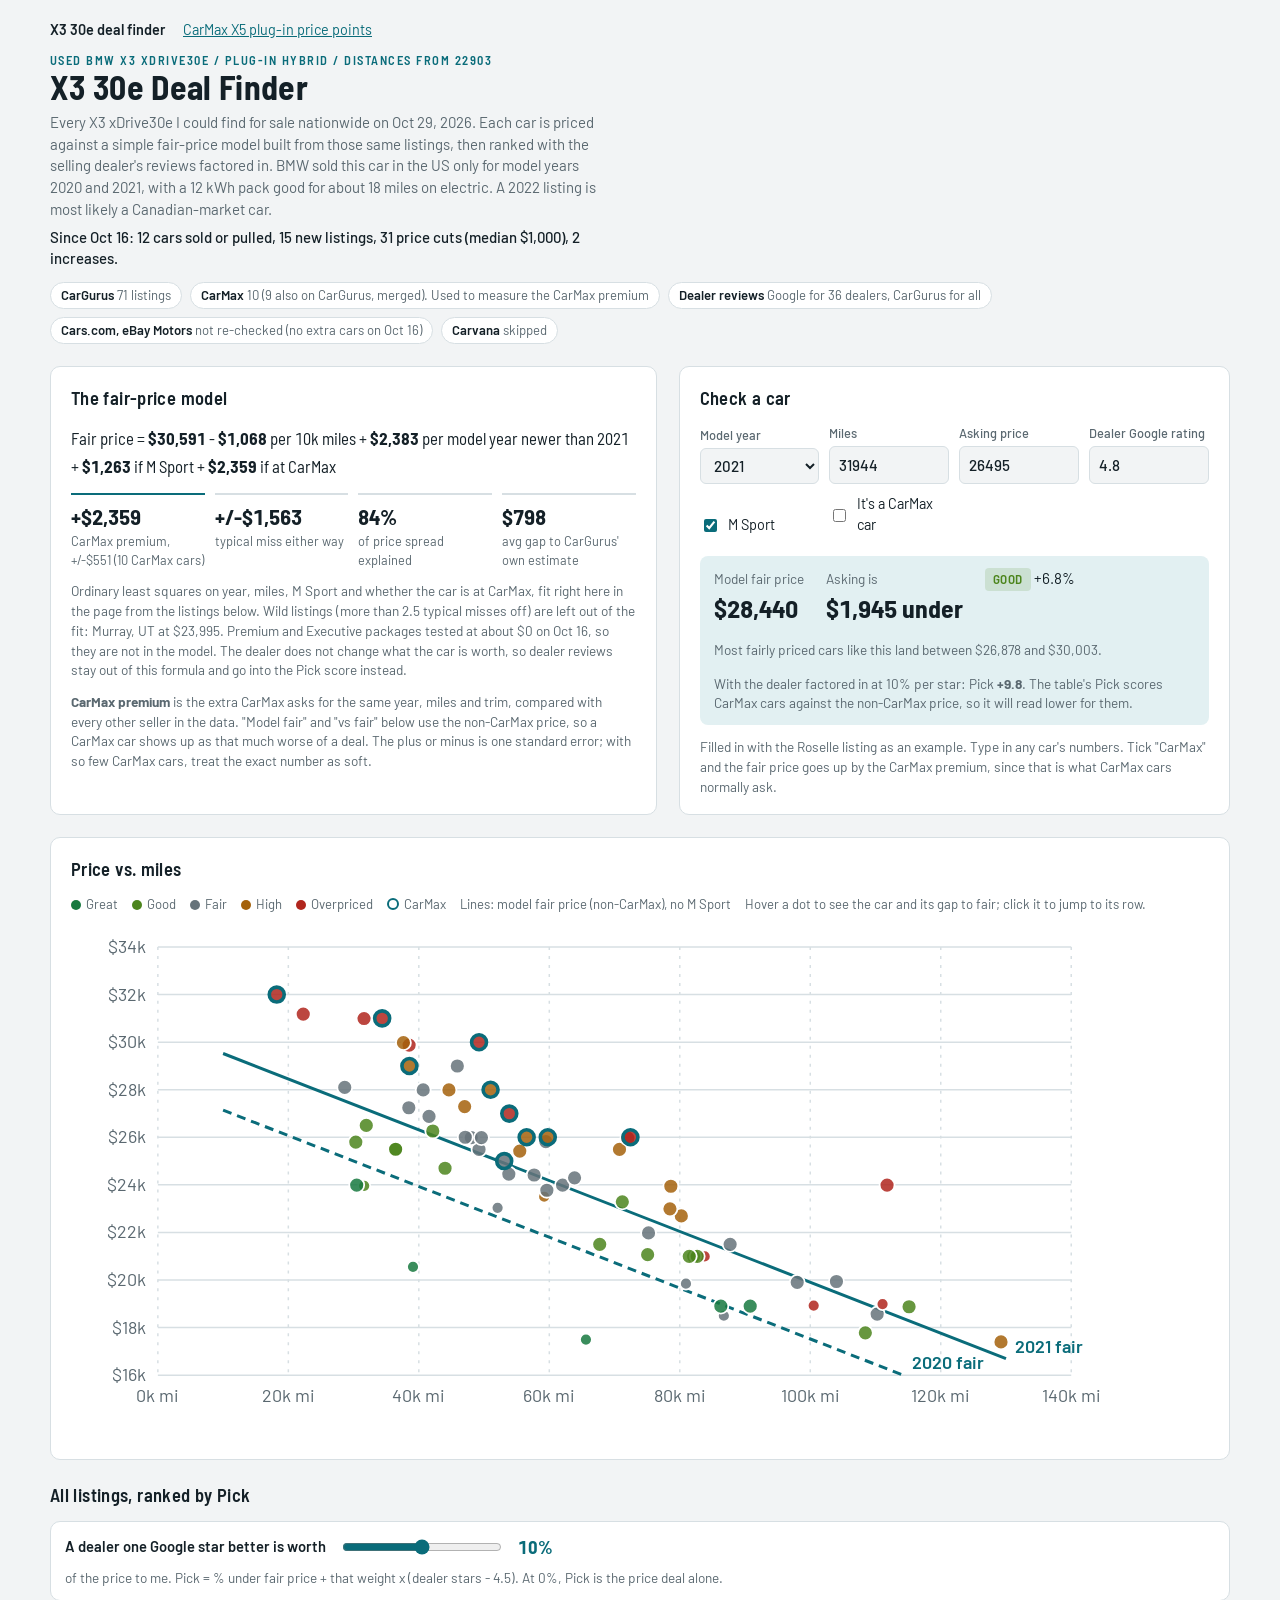
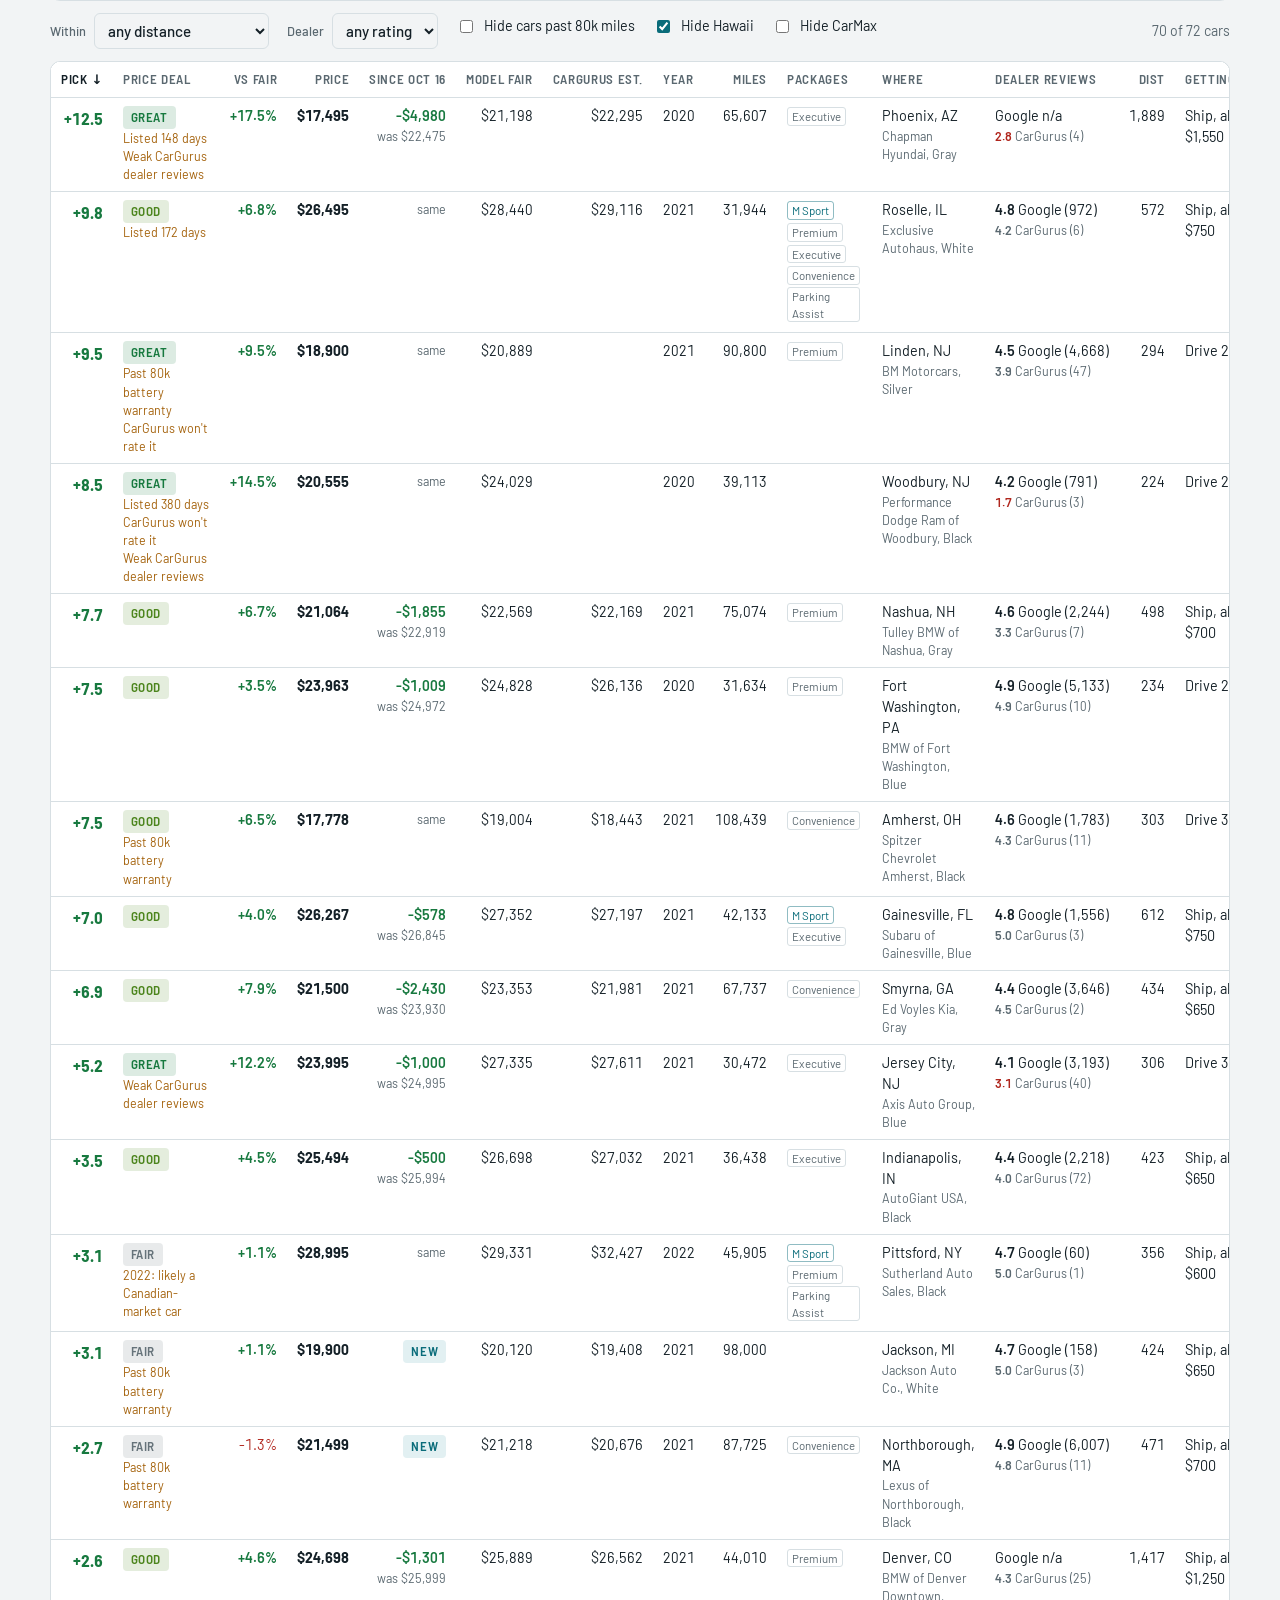
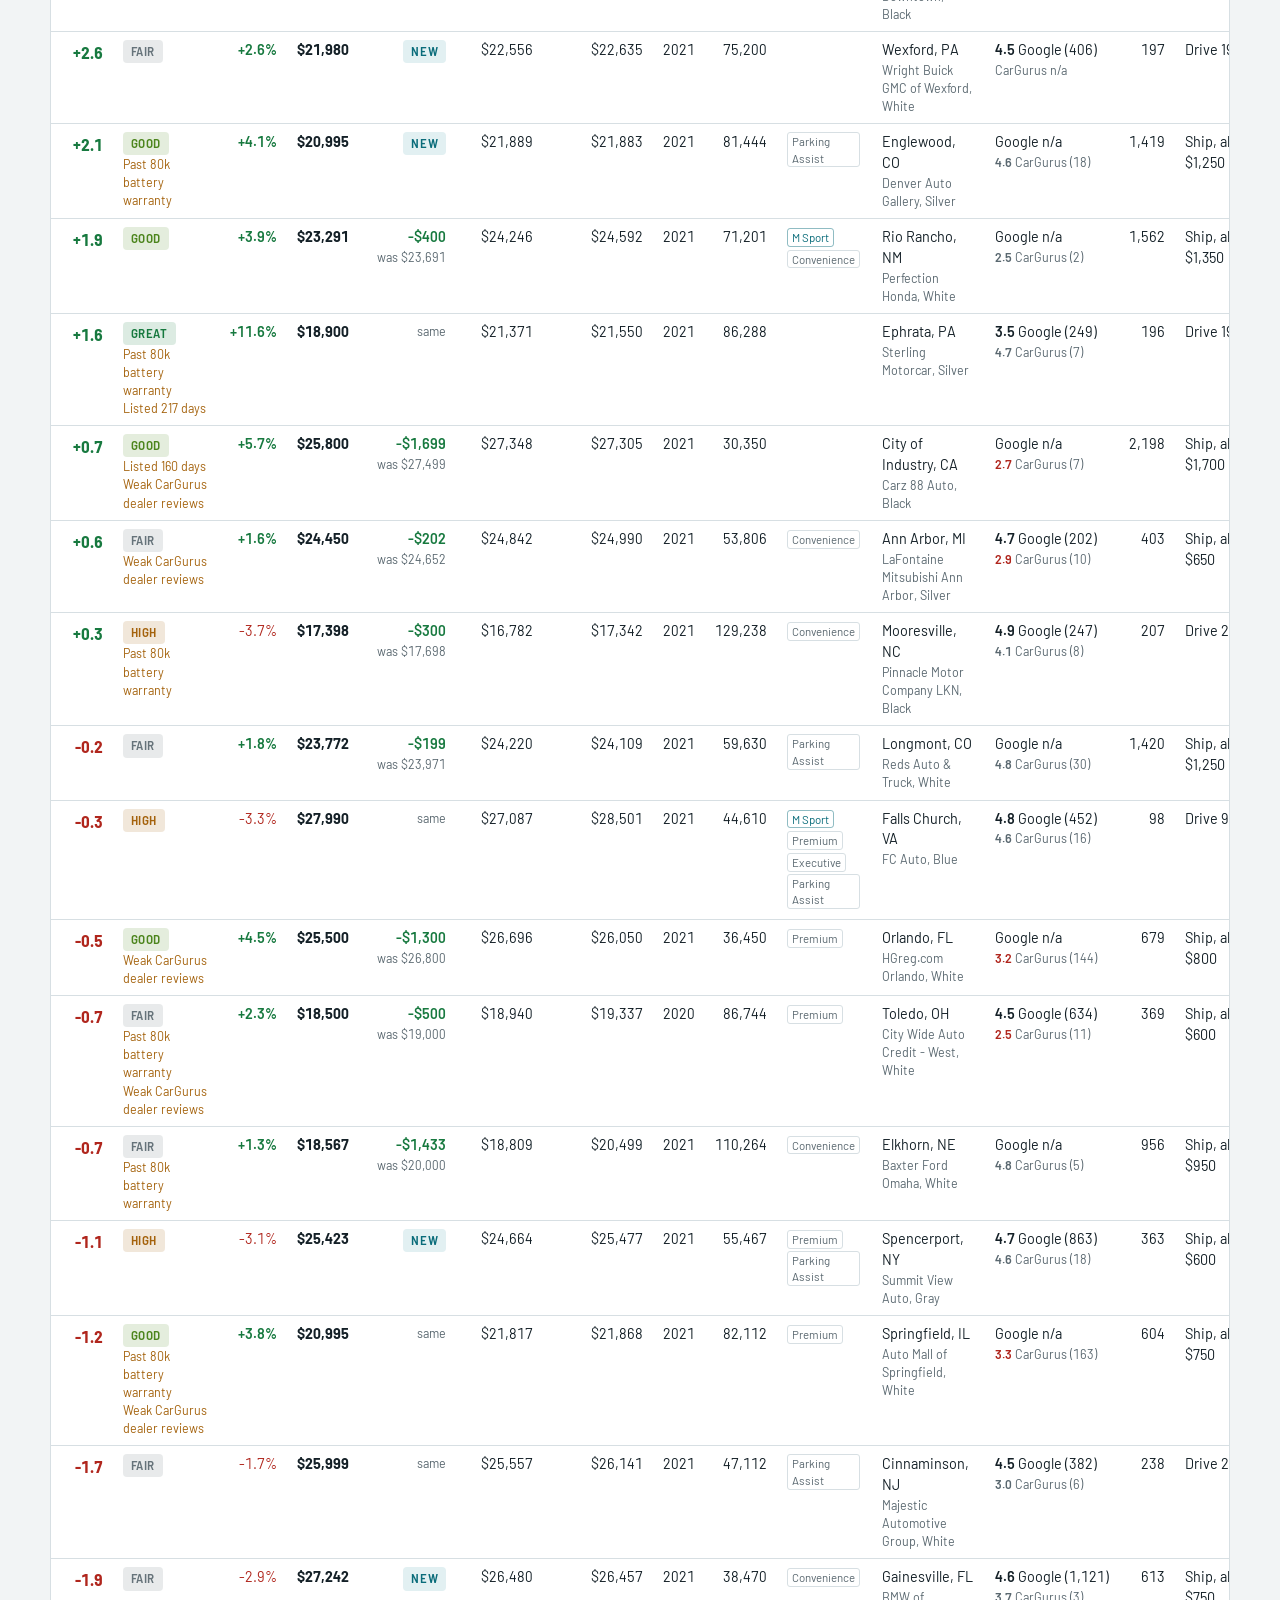
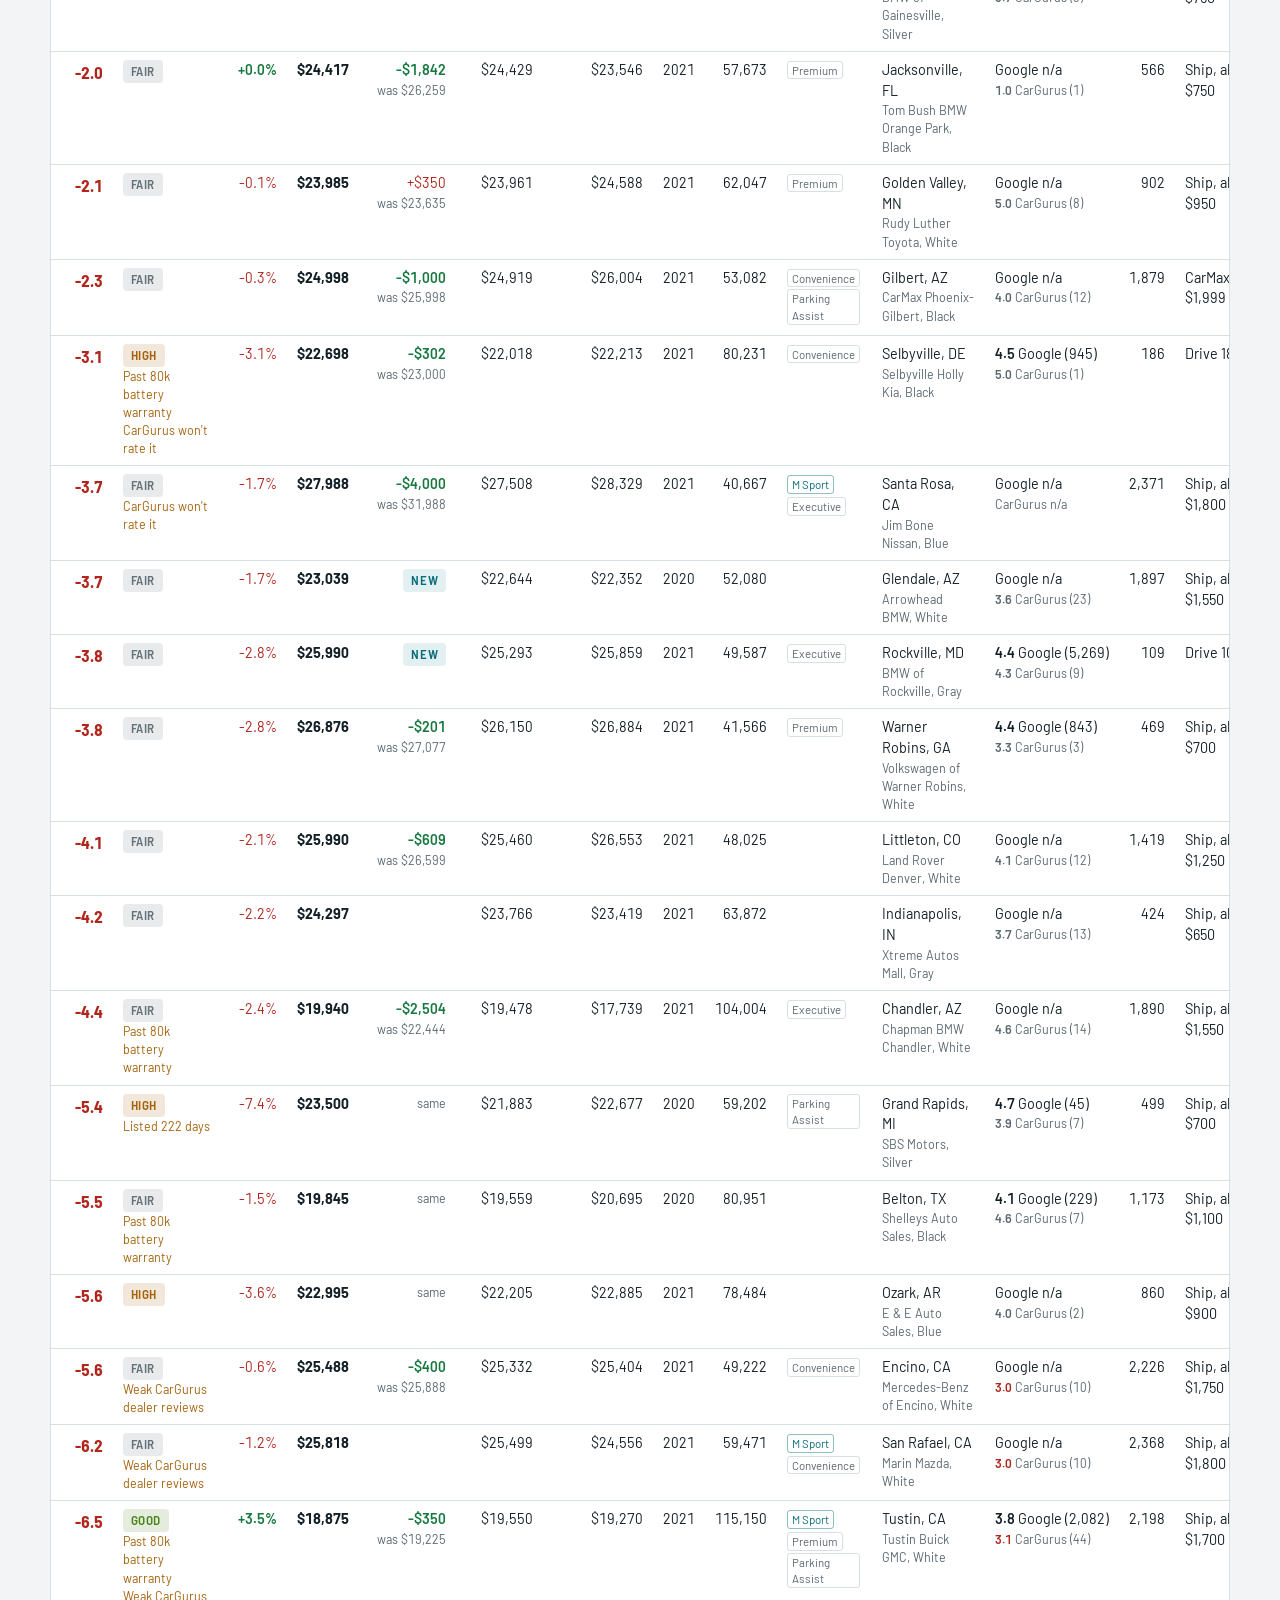
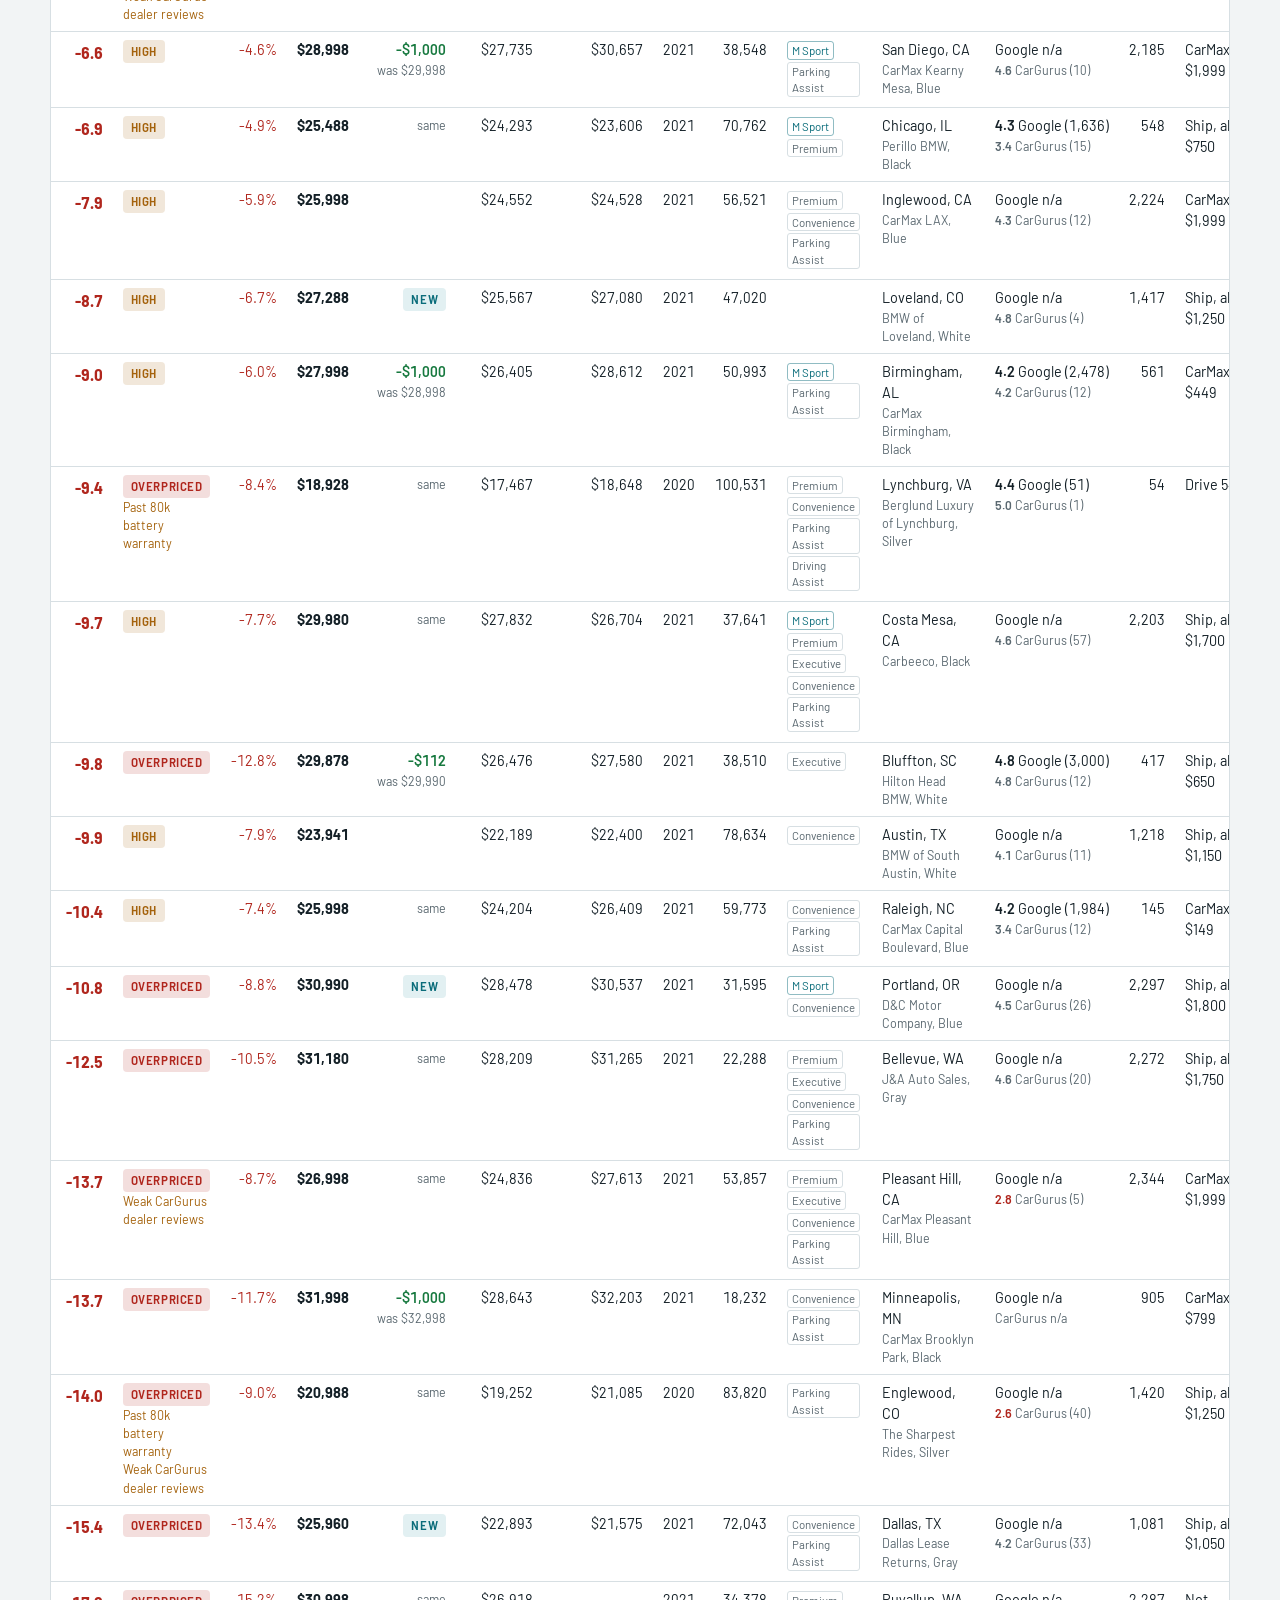
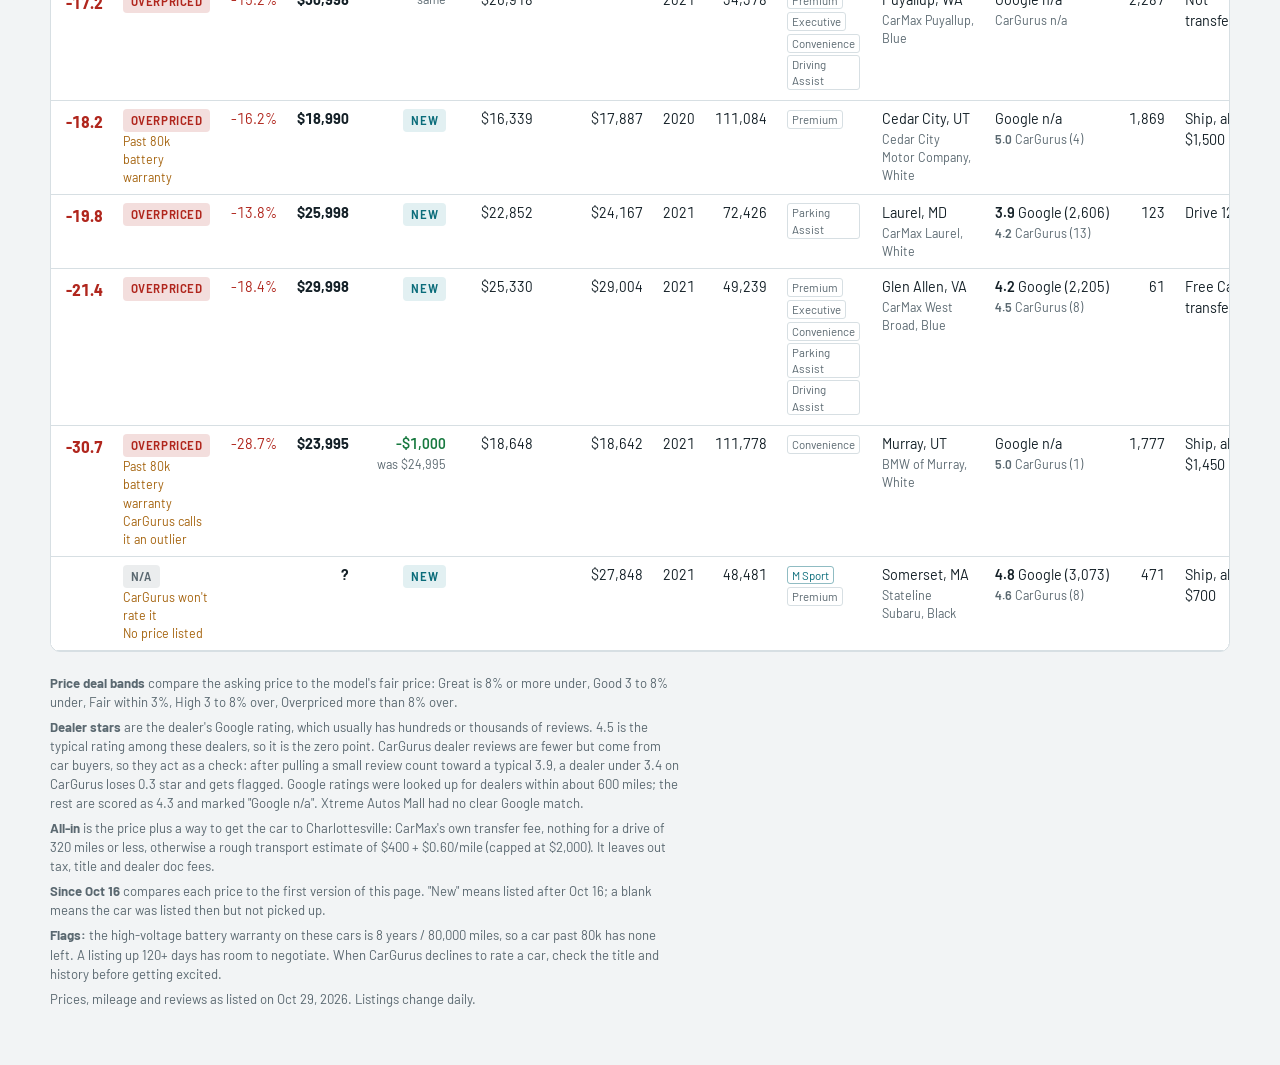
==== x3-deal-finder/index.html @ 166b1c85 "Add X3 30e deal finder with CarMax premium and CarMax X5 price points Co-Authored-By: Claude Sonnet " ====
<!doctype html>
<html lang="en">
<head>
<meta charset="utf-8">
<meta name="viewport" content="width=device-width, initial-scale=1">
<meta name="robots" content="noindex, nofollow">
<title>X3 30e Deal Finder</title>
<script>try { const a = localStorage.getItem("vitepress-theme-appearance"); if (a === "dark" || a === "light") document.documentElement.dataset.theme = a; } catch (e) {}</script>
<link rel="preconnect" href="https://fonts.googleapis.com">
<link rel="preconnect" href="https://fonts.gstatic.com" crossorigin>
<link rel="stylesheet" href="https://fonts.googleapis.com/css2?family=Barlow:wght@400;500;600&family=Barlow+Semi+Condensed:wght@500;600;700&display=swap">
<link rel="stylesheet" href="style.css">
</head>
<body>
<div class="wrap">
  <header>
    <nav class="nav"><a href="index.html" aria-current="page">X3 30e deal finder</a><a href="x5.html">CarMax X5 plug-in price points</a></nav>
    <div class="eyebrow">Used BMW X3 xDrive30e / plug-in hybrid / distances from 22903</div>
    <h1>X3 30e Deal Finder</h1>
    <p class="sub">Every X3 xDrive30e I could find for sale nationwide on Oct 29, 2026. Each car is priced against a simple fair-price model built from those same listings, then ranked with the selling dealer's reviews factored in. BMW sold this car in the US only for model years 2020 and 2021, with a 12 kWh pack good for about 18 miles on electric. A 2022 listing is most likely a Canadian-market car.</p>
    <p class="sub since" id="since"></p>
    <div class="sources">
      <span class="src"><b>CarGurus</b> 71 listings</span>
      <span class="src"><b>CarMax</b> 10 (9 also on CarGurus, merged). Used to measure the CarMax premium</span>
      <span class="src"><b>Dealer reviews</b> Google for 36 dealers, CarGurus for all</span>
      <span class="src"><b>Cars.com, eBay Motors</b> not re-checked (no extra cars on Oct 16)</span>
      <span class="src"><b>Carvana</b> skipped</span>
    </div>
  </header>

  <section class="grid2">
    <div class="panel" aria-labelledby="model-h">
      <h2 id="model-h">The fair-price model</h2>
      <div class="formula num" id="formula"></div>
      <div class="stats">
        <div class="stat hl"><div class="v num" id="s-prem"></div><div class="l" id="s-prem-l">CarMax premium</div></div>
        <div class="stat"><div class="v num" id="s-rmse"></div><div class="l">typical miss either way</div></div>
        <div class="stat"><div class="v num" id="s-r2"></div><div class="l">of price spread explained</div></div>
        <div class="stat"><div class="v num" id="s-cg"></div><div class="l">avg gap to CarGurus' own estimate</div></div>
      </div>
      <p class="note">Ordinary least squares on year, miles, M Sport and whether the car is at CarMax, fit right here in the page from the listings below. Wild listings (more than 2.5 typical misses off) are left out of the fit: <span id="s-out"></span>. Premium and Executive packages tested at about $0 on Oct 16, so they are not in the model. The dealer does not change what the car is worth, so dealer reviews stay out of this formula and go into the Pick score instead.</p>
      <p class="note"><b>CarMax premium</b> is the extra CarMax asks for the same year, miles and trim, compared with every other seller in the data. "Model fair" and "vs fair" below use the non-CarMax price, so a CarMax car shows up as that much worse of a deal. The plus or minus is one standard error; with so few CarMax cars, treat the exact number as soft.</p>
    </div>

    <div class="panel" aria-labelledby="check-h">
      <h2 id="check-h">Check a car</h2>
      <form class="checker" id="checker" autocomplete="off">
        <label class="f" for="c-year">Model year
          <select id="c-year"><option>2020</option><option selected>2021</option><option>2022</option></select>
        </label>
        <label class="f" for="c-miles">Miles
          <input id="c-miles" type="number" inputmode="numeric" min="0" step="1000" value="31944">
        </label>
        <label class="f" for="c-price">Asking price
          <input id="c-price" type="number" inputmode="numeric" min="0" step="100" value="26495">
        </label>
        <label class="f" for="c-dealer">Dealer Google rating
          <input id="c-dealer" type="number" inputmode="decimal" min="1" max="5" step="0.1" value="4.8">
        </label>
        <label class="cb" for="c-m"><input id="c-m" type="checkbox" checked> M Sport</label>
        <label class="cb" for="c-cm"><input id="c-cm" type="checkbox"> It's a CarMax car</label>
      </form>
      <div class="result" id="c-out" aria-live="polite"></div>
      <p class="note" id="c-note">Filled in with the Roselle listing as an example. Type in any car's numbers. Tick "CarMax" and the fair price goes up by the CarMax premium, since that is what CarMax cars normally ask.</p>
    </div>
  </section>

  <section class="panel" id="chart-panel" aria-labelledby="chart-h">
    <h2 id="chart-h">Price vs. miles</h2>
    <div class="legend" id="legend"></div>
    <div class="chart-box"><svg id="chart" viewBox="0 0 760 340" role="group" aria-label="Scatter plot of asking price against mileage, with model fair-price lines for 2020 and 2021 cars"></svg></div>
    <div class="tip" id="tip" hidden></div>
  </section>

  <section aria-labelledby="list-h" style="display:grid;gap:12px">
    <h2 id="list-h">All listings, ranked by Pick</h2>
    <div class="weight">
      <label for="f-w">A dealer one Google star better is worth</label>
      <input id="f-w" type="range" min="0" max="20" step="1" value="10">
      <span class="wv num" id="f-wv">10%</span>
      <span class="note">of the price to me. Pick = % under fair price + that weight x (dealer stars - 4.5). At 0%, Pick is the price deal alone.</span>
    </div>
    <div class="filters">
      <label class="f" for="f-dist">Within
        <select id="f-dist"><option value="99999">any distance</option><option value="320">320 mi (a day's drive)</option><option value="600">600 mi</option><option value="1000">1,000 mi</option></select>
      </label>
      <label class="f" for="f-dealer">Dealer
        <select id="f-dealer"><option value="0">any rating</option><option value="4.3">4.3+ stars</option><option value="4.5">4.5+ stars</option><option value="4.7">4.7+ stars</option></select>
      </label>
      <label class="cb" for="f-miles"><input id="f-miles" type="checkbox"> Hide cars past 80k miles</label>
      <label class="cb" for="f-hi"><input id="f-hi" type="checkbox" checked> Hide Hawaii</label>
      <label class="cb" for="f-cm"><input id="f-cm" type="checkbox"> Hide CarMax</label>
      <span class="count" id="count"></span>
    </div>
    <div class="table-box">
      <table id="tbl">
        <thead><tr>
          <th class="r" data-k="pick"><button type="button">Pick</button></th>
          <th data-k="verdict"><button type="button">Price deal</button></th>
          <th class="r" data-k="pct"><button type="button">vs fair</button></th>
          <th class="r" data-k="price"><button type="button">Price</button></th>
          <th class="r" data-k="chg"><button type="button">Since Oct 16</button></th>
          <th class="r" data-k="fair"><button type="button">Model fair</button></th>
          <th class="r" data-k="cg"><button type="button">CarGurus est.</button></th>
          <th data-k="y"><button type="button">Year</button></th>
          <th class="r" data-k="mi"><button type="button">Miles</button></th>
          <th data-k="pk"><button type="button">Packages</button></th>
          <th data-k="loc"><button type="button">Where</button></th>
          <th data-k="dstars"><button type="button">Dealer reviews</button></th>
          <th class="r" data-k="dist"><button type="button">Dist</button></th>
          <th data-k="get"><button type="button">Getting it here</button></th>
          <th class="r" data-k="allin"><button type="button">All-in</button></th>
          <th class="r" data-k="dom"><button type="button">Days listed</button></th>
          <th data-k="src"><button type="button">Listing</button></th>
        </tr></thead>
        <tbody></tbody>
      </table>
    </div>
  </section>

  <footer class="foot">
    <p><b>Price deal bands</b> compare the asking price to the model's fair price: Great is 8% or more under, Good 3 to 8% under, Fair within 3%, High 3 to 8% over, Overpriced more than 8% over.</p>
    <p><b>Dealer stars</b> are the dealer's Google rating, which usually has hundreds or thousands of reviews. 4.5 is the typical rating among these dealers, so it is the zero point. CarGurus dealer reviews are fewer but come from car buyers, so they act as a check: after pulling a small review count toward a typical 3.9, a dealer under 3.4 on CarGurus loses 0.3 star and gets flagged. Google ratings were looked up for dealers within about 600 miles; the rest are scored as 4.3 and marked "Google n/a". Xtreme Autos Mall had no clear Google match.</p>
    <p><b>All-in</b> is the price plus a way to get the car to Charlottesville: CarMax's own transfer fee, nothing for a drive of 320 miles or less, otherwise a rough transport estimate of $400 + $0.60/mile (capped at $2,000). It leaves out tax, title and dealer doc fees.</p>
    <p><b>Since Oct 16</b> compares each price to the first version of this page. "New" means listed after Oct 16; a blank means the car was listed then but not picked up.</p>
    <p><b>Flags:</b> the high-voltage battery warranty on these cars is 8 years / 80,000 miles, so a car past 80k has none left. A listing up 120+ days has room to negotiate. When CarGurus declines to rate a car, check the title and history before getting excited.</p>
    <p>Prices, mileage and reviews as listed on Oct 29, 2026. Listings change daily.</p>
  </footer>
</div>

<script>
// y, price, CarGurus estimate, miles, location, miles from 22903, CarGurus rating, days listed, color, packages, seller, CarGurus listing id, CarGurus dealer id, price on Oct 16 (null = not seen then), CarMax stock, CarMax transfer fee (-1 = not transferable)
const RAW = [
[2021,17398,17342,129238,"Mooresville, NC",207,"fair",37,"Black","C","Pinnacle Motor Company LKN",459560536,461211,17698],
[2020,17495,22295,65607,"Phoenix, AZ",1889,"great",148,"Gray","E","Chapman Hyundai",449788141,346734,22475],
[2021,17778,18443,108439,"Amherst, OH",303,"good",28,"Black","C","Spitzer Chevrolet Amherst",460462843,204521,17778],
[2020,18500,19337,86744,"Toledo, OH",369,"good",63,"White","P","City Wide Auto Credit - West",457168671,336309,19000],
[2021,18567,20499,110264,"Elkhorn, NE",956,"great",18,"White","C","Baxter Ford Omaha",461348533,279874,20000],
[2021,18875,19270,115150,"Tustin, CA",2198,"fair",37,"White","MPK","Tustin Buick GMC",459509208,47594,19225],
[2021,18900,21550,86288,"Ephrata, PA",196,"great",217,"Silver","","Sterling Motorcar",443477884,352739,18900],
[2021,18900,null,90800,"Linden, NJ",294,"",14,"Silver","P","BM Motorcars",461642978,291271,18900],
[2020,18928,18648,100531,"Lynchburg, VA",54,"fair",33,"Silver","PCKD","Berglund Luxury of Lynchburg",460031945,339819,18928],
[2020,18990,17887,111084,"Cedar City, UT",1869,"high",9,"White","P","Cedar City Motor Company",462053131,376043,null],
[2020,19845,20695,80951,"Belton, TX",1173,"good",50,"Black","","Shelleys Auto Sales",458371480,337830,19845],
[2021,19900,19408,98000,"Jackson, MI",424,"fair",2,"White","","Jackson Auto Co.",462663672,399876,null],
[2021,19940,17739,104004,"Chandler, AZ",1890,"over",26,"White","E","Chapman BMW Chandler",460706066,278717,22444],
[2020,20555,null,39113,"Woodbury, NJ",224,"",380,"Black","","Performance Dodge Ram of Woodbury",429699589,62096,20555],
[2020,20988,21085,83820,"Englewood, CO",1420,"fair",28,"Silver","K","The Sharpest Rides",460399161,278398,20988],
[2021,20995,21868,82112,"Springfield, IL",604,"good",118,"White","P","Auto Mall of Springfield",452582163,374382,20995],
[2021,20995,21866,82674,"Honolulu, HI",4759,"good",19,"Silver","C","Honolulu Volkswagen",461255538,367696,20222],
[2021,20995,21883,81444,"Englewood, CO",1419,"good",6,"Silver","K","Denver Auto Gallery",462333882,451630,null],
[2021,21064,22169,75074,"Nashua, NH",498,"good",28,"Gray","P","Tulley BMW of Nashua",460452729,61893,22919],
[2021,21499,20676,87725,"Northborough, MA",471,"fair",null,"Black","C","Lexus of Northborough",462864781,64134,null],
[2021,21500,21981,67737,"Smyrna, GA",434,"good",35,"Gray","C","Ed Voyles Kia",459799254,296700,23930],
[2021,21980,22635,75200,"Wexford, PA",197,"good",null,"White","","Wright Buick GMC of Wexford",462774943,52152,null],
[2021,22698,22213,80231,"Selbyville, DE",186,"",14,"Black","C","Selbyville Holly Kia",461578155,295334,23000],
[2021,22995,22885,78484,"Ozark, AR",860,"fair",64,"Blue","","E & E Auto Sales",457146778,369132,22995],
[2020,23039,22352,52080,"Glendale, AZ",1897,"fair",5,"White","","Arrowhead BMW",462426223,414626,null],
[2021,23291,24592,71201,"Rio Rancho, NM",1562,"good",70,"White","MC","Perfection Honda",456581986,59097,23691],
[2020,23500,22677,59202,"Grand Rapids, MI",499,"fair",222,"Silver","K","SBS Motors",443014171,460575,23500],
[2021,23772,24109,59630,"Longmont, CO",1420,"fair",64,"White","K","Reds Auto & Truck",457098613,287749,23971],
[2021,23941,22400,78634,"Austin, TX",1218,"high",37,"White","C","BMW of South Austin",459520088,411035,null],
[2020,23963,26136,31634,"Fort Washington, PA",234,"great",28,"Blue","P","BMW of Fort Washington",460368989,295102,24972],
[2021,23985,24588,62047,"Golden Valley, MN",902,"good",30,"White","P","Rudy Luther Toyota",460161019,54474,23635],
[2021,23995,18642,111778,"Murray, UT",1777,"outlier",30,"White","C","BMW of Murray",460217428,63132,24995],
[2021,23995,27611,30472,"Jersey City, NJ",306,"great",25,"Blue","E","Axis Auto Group",460727211,464633,24995],
[2021,24297,23419,63872,"Indianapolis, IN",424,"fair",16,"Gray","","Xtreme Autos Mall",461458333,453965,null],
[2021,24417,23546,57673,"Jacksonville, FL",566,"fair",97,"Black","P","Tom Bush BMW Orange Park",454263726,60471,26259],
[2021,24450,24990,53806,"Ann Arbor, MI",403,"fair",29,"Silver","C","LaFontaine Mitsubishi Ann Arbor",460244323,460413,24652],
[2021,24698,26562,44010,"Denver, CO",1417,"good",16,"Black","P","BMW of Denver Downtown",461415166,60344,25999],
[2021,24998,26004,53082,"Gilbert, AZ",1879,"good",35,"Black","CK","CarMax Phoenix-Gilbert",459711021,278750,25998,70213303,1999],
[2021,25423,25477,55467,"Spencerport, NY",363,"fair",8,"Gray","PK","Summit View Auto",462112110,282828,null],
[2021,25488,25404,49222,"Encino, CA",2226,"fair",22,"White","C","Mercedes-Benz of Encino",460962777,63715,25888],
[2021,25488,23606,70762,"Chicago, IL",548,"high",13,"Black","MP","Perillo BMW",461726485,60788,25488],
[2021,25494,27032,36438,"Indianapolis, IN",423,"good",30,"Black","E","AutoGiant USA",460210152,342789,25994],
[2021,25500,26050,36450,"Orlando, FL",679,"fair",13,"White","P","HGreg.com Orlando",461689138,413135,26800],
[2021,25800,27305,30350,"City of Industry, CA",2198,"good",160,"Black","","Carz 88 Auto",448752491,460174,27499],
[2021,25818,24556,59471,"San Rafael, CA",2368,"high",53,"White","MC","Marin Mazda",458214576,285232,null],
[2021,25960,21575,72043,"Dallas, TX",1081,"over",13,"Gray","CK","Dallas Lease Returns",461784411,284507,null],
[2021,25990,26553,48025,"Littleton, CO",1419,"fair",23,"White","","Land Rover Denver",460846753,59859,26599],
[2021,25990,25859,49587,"Rockville, MD",109,"fair",1,"Gray","E","BMW of Rockville",462705686,283100,null],
[2021,25998,24528,56521,"Inglewood, CA",2224,"high",75,"Blue","PCK","CarMax LAX",456206177,60201,null,28931684,1999],
[2021,25998,26409,59773,"Raleigh, NC",145,"fair",29,"Blue","CK","CarMax Capital Boulevard",460273252,369877,25998,28621842,149],
[2021,25998,24167,72426,"Laurel, MD",123,"high",1,"White","K","CarMax Laurel",462705130,274987,null,70206848,-1],
[2021,25999,26141,47112,"Cinnaminson, NJ",238,"fair",47,"White","K","Majestic Automotive Group",458667363,280979,25999],
[2021,26267,27197,42133,"Gainesville, FL",612,"good",33,"Blue","ME","Subaru of Gainesville",459984934,275796,26845],
[2021,26495,29116,31944,"Roselle, IL",572,"great",172,"White","MPECK","Exclusive Autohaus",447732137,367068,26495],
[2021,26876,26884,41566,"Warner Robins, GA",469,"fair",42,"White","P","Volkswagen of Warner Robins",459102662,363681,27077],
[2021,26998,27613,53857,"Pleasant Hill, CA",2344,"good",83,"Blue","PECK","CarMax Pleasant Hill",455517458,434531,26998,70159150,1999],
[2021,27242,26457,38470,"Gainesville, FL",613,"fair",11,"Silver","C","BMW of Gainesville",461932000,288469,null],
[2021,27288,27080,47020,"Loveland, CO",1417,"fair",null,"White","","BMW of Loveland",462804760,100624,null],
[2021,27988,28329,40667,"Santa Rosa, CA",2371,"",84,"Blue","ME","Jim Bone Nissan",455363976,64933,31988],
[2021,27990,28501,44610,"Falls Church, VA",98,"fair",23,"Blue","MPEK","FC Auto",460814578,281782,27990],
[2021,27998,28612,50993,"Birmingham, AL",561,"fair",22,"Black","MK","CarMax Birmingham",460924326,270465,28998,70246126,449],
[2021,28094,29306,28649,"Honolulu, HI",4759,"good",43,"Black","MPECK","Honolulu Buick GMC",459008744,414514,28294],
[2022,28995,32427,45905,"Pittsford, NY",356,"great",92,"Black","MPK","Sutherland Auto Sales",454552568,194303,28995],
[2021,28998,30657,38548,"San Diego, CA",2185,"good",82,"Blue","MK","CarMax Kearny Mesa",455613434,279062,29998,70172230,1999],
[2021,29878,27580,38510,"Bluffton, SC",417,"high",32,"White","E","Hilton Head BMW",460082564,291776,29990],
[2021,29980,26704,37641,"Costa Mesa, CA",2203,"over",27,"Black","MPECK","Carbeeco",460543923,447001,29980],
[2021,29998,29004,49239,"Glen Allen, VA",61,"fair",4,"Blue","PECKD","CarMax West Broad",462504292,275159,null,28967399,0],
[2021,30990,30537,31595,"Portland, OR",2297,"fair",null,"Blue","MC","D&C Motor Company",462861903,326751,null],
[2021,30998,null,34378,"Puyallup, WA",2287,"",null,"Blue","PECD","CarMax Puyallup",null,null,30998,70287943,-1],
[2021,31180,31265,22288,"Bellevue, WA",2272,"fair",47,"Gray","PECK","J&A Auto Sales",458716701,439239,31180],
[2021,31998,32203,18232,"Minneapolis, MN",905,"fair",33,"Black","CK","CarMax Brooklyn Park",459931364,370600,32998,29179776,799],
[2021,null,27848,48481,"Somerset, MA",471,"",4,"Black","MP","Stateline Subaru",462514861,67639,null]
];
// Cars on the Oct 16 page that are no longer listed (sold or pulled).
const GONE = 12, SNAP = "Oct 16";

// CarGurus dealer id -> [Google rating, Google review count, CarGurus dealer rating, CarGurus review count]
const DEALER = {
  47594:[3.8,2082,3.14,44], 52152:[4.5,406,null,0], 54474:[null,0,5,8], 59097:[null,0,2.5,2], 59859:[null,0,4.08,12],
  60201:[null,0,4.25,12], 60344:[null,0,4.28,25], 60471:[null,0,1,1], 60788:[4.3,1636,3.4,15], 61893:[4.6,2244,3.29,7],
  62096:[4.2,791,1.67,3], 63132:[null,0,5,1], 63715:[null,0,3,10], 64134:[4.9,6007,4.82,11], 64933:[null,0,null,0],
  67639:[4.8,3073,4.63,8], 100624:[null,0,4.75,4], 194303:[4.7,60,5,1], 204521:[4.6,1783,4.27,11], 270465:[4.2,2478,4.17,12],
  274987:[3.9,2606,4.23,13], 275159:[4.2,2205,4.5,8], 275796:[4.8,1556,5,3], 278398:[null,0,2.6,40], 278717:[null,0,4.64,14],
  278750:[null,0,4,12], 279062:[null,0,4.6,10], 279874:[null,0,4.8,5], 280979:[4.5,382,3,6], 281782:[4.8,452,4.56,16],
  282828:[4.7,863,4.61,18], 283100:[4.4,5269,4.33,9], 284507:[null,0,4.18,33], 285232:[null,0,3,10], 287749:[null,0,4.77,30],
  288469:[4.6,1121,3.67,3], 291271:[4.5,4668,3.89,47], 291776:[4.8,3000,4.83,12], 295102:[4.9,5133,4.9,10], 295334:[4.5,945,5,1],
  296700:[4.4,3646,4.5,2], 326751:[null,0,4.46,26], 336309:[4.5,634,2.55,11], 337830:[4.1,229,4.57,7], 339819:[4.4,51,5,1],
  342789:[4.4,2218,4,72], 346734:[null,0,2.75,4], 352739:[3.5,249,4.71,7], 363681:[4.4,843,3.33,3], 367068:[4.8,972,4.17,6],
  367696:[null,0,3.67,3], 369132:[null,0,4,2], 369877:[4.2,1984,3.42,12], 370600:[null,0,null,0], 374382:[null,0,3.27,163],
  376043:[null,0,5,4], 399876:[4.7,158,5,3], 411035:[null,0,4.09,11], 413135:[null,0,3.22,144], 414514:[null,0,3.92,12],
  414626:[null,0,3.65,23], 434531:[null,0,2.8,5], 439239:[null,0,4.6,20], 447001:[null,0,4.58,57], 451630:[null,0,4.56,18],
  453965:[null,0,3.69,13], 460174:[null,0,2.71,7], 460413:[4.7,202,2.9,10], 460575:[4.7,45,3.86,7], 461211:[4.9,247,4.13,8],
  464633:[4.1,3193,3.08,40]
};
const DEALER_PIVOT = 4.5, NO_GOOGLE = 4.3, CG_PRIOR = 3.9, CG_PRIOR_N = 5, CG_WEAK = 3.4, CG_PENALTY = 0.3;

const PK = { M: "M Sport", P: "Premium", E: "Executive", C: "Convenience", K: "Parking Assist", D: "Driving Assist" };
const VERDICTS = [
  { key: "great", label: "Great", min: 8 },
  { key: "good", label: "Good", min: 3 },
  { key: "fair", label: "Fair", min: -3 },
  { key: "high", label: "High", min: -8 },
  { key: "over", label: "Overpriced", min: -Infinity }
];
const DRIVE_MAX = 320, NEW_DAYS = 13;

const cars = RAW.map((r, i) => ({
  i, y: r[0], price: r[1], cg: r[2], mi: r[3], loc: r[4], dist: r[5], rating: r[6], dom: r[7],
  color: r[8], pk: r[9], seller: r[10], cgId: r[11] || null, spId: r[12] || null, was: r[13] == null ? null : r[13],
  cm: r[14] || null, cmFee: r[15] == null ? null : r[15], M: r[9].includes("M") ? 1 : 0, CM: r[14] ? 1 : 0
}));

// ---- model: price = b0 + b1*(miles/10k) + b2*(year-2021) + b3*MSport + b4*CarMax ----
const K = 5;
const feat = (y, mi, m, cm) => [1, mi / 10000, y - 2021, m, cm];
// Least squares by Gauss-Jordan on the normal equations. Returns coefficients and (X'X)^-1 for standard errors.
function ols(rows) {
  const A = Array.from({ length: K }, (_, i) => [...Array(K).fill(0), ...Array.from({ length: K }, (_, j) => i === j ? 1 : 0), 0]);
  rows.forEach(c => {
    const x = feat(c.y, c.mi, c.M, c.CM);
    for (let i = 0; i < K; i++) { for (let j = 0; j < K; j++) A[i][j] += x[i] * x[j]; A[i][2 * K] += x[i] * c.price; }
  });
  for (let i = 0; i < K; i++) {
    let p = i;
    for (let r = i + 1; r < K; r++) if (Math.abs(A[r][i]) > Math.abs(A[p][i])) p = r;
    [A[i], A[p]] = [A[p], A[i]];
    const d = A[i][i];
    for (let c = 0; c <= 2 * K; c++) A[i][c] /= d;
    for (let r = 0; r < K; r++) {
      if (r === i) continue;
      const f = A[r][i];
      for (let c = 0; c <= 2 * K; c++) A[r][c] -= f * A[i][c];
    }
  }
  return { b: A.map(row => row[2 * K]), inv: A.map(row => row.slice(K, 2 * K)) };
}
const predict = (b, y, mi, m, cm) => feat(y, mi, m, cm || 0).reduce((s, v, i) => s + v * b[i], 0);
const usable = cars.filter(c => c.mi && c.price);
let fit = ols(usable);
const sdOf = (b, rows) => Math.sqrt(rows.reduce((s, c) => s + (c.price - predict(b, c.y, c.mi, c.M, c.CM)) ** 2, 0) / (rows.length - K));
const sd0 = sdOf(fit.b, usable);
const kept = usable.filter(c => Math.abs(c.price - predict(fit.b, c.y, c.mi, c.M, c.CM)) < 2.5 * sd0);
const dropped = usable.filter(c => !kept.includes(c));
fit = ols(kept);
const B = fit.b;
const RMSE = sdOf(B, kept);
const PREM = B[4], PREM_SE = RMSE * Math.sqrt(fit.inv[4][4]), N_CM = kept.filter(c => c.CM).length;
const mean = kept.reduce((s, c) => s + c.price, 0) / kept.length;
const R2 = 1 - kept.reduce((s, c) => s + (c.price - predict(B, c.y, c.mi, c.M, c.CM)) ** 2, 0) / kept.reduce((s, c) => s + (c.price - mean) ** 2, 0);
const withCg = usable.filter(c => c.cg);
const CG_GAP = withCg.reduce((s, c) => s + Math.abs(predict(B, c.y, c.mi, c.M, c.CM) - c.cg), 0) / withCg.length;

const money = v => v == null ? "" : "$" + Math.round(v).toLocaleString("en-US");
const fmtPct = v => (v >= 0 ? "+" : "-") + Math.abs(v).toFixed(1);
const verdictFor = pct => VERDICTS.find(v => pct >= v.min);
const fW = document.getElementById("f-w");
const weight = () => +fW.value;

cars.forEach(c => {
  if (c.mi && c.price) {
    c.fair = predict(B, c.y, c.mi, c.M, 0); // fair price from non-CarMax sellers, so CarMax cars carry their premium as a worse deal
    c.pct = (c.fair - c.price) / c.fair * 100;
    c.v = verdictFor(c.pct);
  } else { c.fair = null; c.pct = null; c.v = null; }
  c.isNew = c.was == null && (c.dom == null || c.dom <= NEW_DAYS);
  c.chg = c.was == null || c.price == null ? null : c.price - c.was;
  if (c.cm && c.cmFee >= 0) { c.get = c.cmFee ? "CarMax transfer " + money(c.cmFee) : "Free CarMax transfer"; c.getCost = c.cmFee; }
  else if (c.dist <= DRIVE_MAX) { c.get = "Drive " + c.dist + " mi"; c.getCost = 0; }
  else if (c.cm) { c.get = "Not transferable"; c.getCost = null; }
  else if (c.dist > 4000) { c.get = "Ocean freight"; c.getCost = null; }
  else { c.getCost = Math.min(2000, Math.round((400 + 0.6 * c.dist) / 50) * 50); c.get = "Ship, about " + money(c.getCost); }
  c.allin = c.getCost == null || c.price == null ? null : c.price + c.getCost;
  const d = DEALER[c.spId] || [null, 0, null, 0];
  c.gR = d[0]; c.gN = d[1]; c.cR = d[2]; c.cN = d[3];
  const cgShrunk = c.cN ? (c.cN * c.cR + CG_PRIOR_N * CG_PRIOR) / (c.cN + CG_PRIOR_N) : CG_PRIOR;
  c.cgWeak = c.cN > 0 && cgShrunk < CG_WEAK;
  c.dstars = (c.gR == null ? NO_GOOGLE : c.gR) - (c.cgWeak ? CG_PENALTY : 0);
  c.flags = [];
  if (c.y === 2022) c.flags.push("2022: likely a Canadian-market car");
  if (c.mi > 80000) c.flags.push("Past 80k battery warranty");
  if (c.dom >= 120) c.flags.push("Listed " + c.dom + " days");
  if (!c.cm && c.cgId && (c.rating === "" || c.rating === "outlier")) c.flags.push(c.rating === "outlier" ? "CarGurus calls it an outlier" : "CarGurus won't rate it");
  if (c.cgWeak) c.flags.push("Weak CarGurus dealer reviews");
  if (!c.mi) c.flags.push("No mileage listed");
  if (!c.price) c.flags.push("No price listed");
});
const scorePicks = () => { const w = weight(); cars.forEach(c => { c.pick = c.pct == null ? null : c.pct + w * (c.dstars - DEALER_PIVOT); }); };

// ---- market since the last snapshot ----
(function since() {
  const cuts = cars.filter(c => c.chg < 0).map(c => -c.chg).sort((a, b) => a - b);
  const ups = cars.filter(c => c.chg > 0).length;
  const fresh = cars.filter(c => c.isNew).length;
  const med = cuts.length ? cuts[Math.floor(cuts.length / 2)] : 0;
  document.getElementById("since").textContent = "Since " + SNAP + ": " + GONE + " cars sold or pulled, " + fresh + " new listings, " + cuts.length + " price cuts (median " + money(med) + "), " + ups + " increases.";
})();

// ---- model panel ----
const sign = v => v < 0 ? "- " : "+ ";
document.getElementById("formula").innerHTML =
  '<span class="term">Fair price = <span class="k">' + money(B[0]) + '</span></span> ' +
  '<span class="term">' + sign(B[1]) + '<span class="k">' + money(Math.abs(B[1])) + '</span> per 10k miles</span> ' +
  '<span class="term">' + sign(B[2]) + '<span class="k">' + money(Math.abs(B[2])) + '</span> per model year newer than 2021</span> ' +
  '<span class="term">' + sign(B[3]) + '<span class="k">' + money(Math.abs(B[3])) + '</span> if M Sport</span> ' +
  '<span class="term">' + sign(B[4]) + '<span class="k">' + money(Math.abs(B[4])) + '</span> if at CarMax</span>';
document.getElementById("s-prem").textContent = (PREM >= 0 ? "+" : "-") + money(Math.abs(PREM));
document.getElementById("s-prem-l").textContent = "CarMax premium, +/-" + money(PREM_SE) + " (" + N_CM + " CarMax cars)";
document.getElementById("s-rmse").textContent = "+/-" + money(RMSE);
document.getElementById("s-r2").textContent = Math.round(R2 * 100) + "%";
document.getElementById("s-cg").textContent = money(CG_GAP);
document.getElementById("s-out").textContent = dropped.length ? dropped.map(c => c.loc + " at " + money(c.price)).join("; ") : "none this time";

// ---- deal checker ----
const cIn = ["c-year", "c-miles", "c-price", "c-m", "c-dealer", "c-cm"].map(id => document.getElementById(id));
let touched = false;
function runCheck() {
  const y = +cIn[0].value, mi = +cIn[1].value || 0, price = +cIn[2].value || 0, m = cIn[3].checked ? 1 : 0, cm = cIn[5].checked ? 1 : 0;
  const dr = parseFloat(cIn[4].value);
  const fair = predict(B, y, mi, m, cm);
  const pct = (fair - price) / fair * 100;
  const v = verdictFor(pct);
  const diff = fair - price;
  const out = document.getElementById("c-out");
  const warn = mi > 80000 ? '<div class="note" style="flex-basis:100%">Past 80,000 miles, so the 8-year / 80,000-mile battery warranty is used up.</div>' : "";
  const cmNote = cm ? '<div class="note" style="flex-basis:100%">Fair price includes the ' + money(PREM) + ' CarMax premium. The same car from a non-CarMax seller would be fair at ' + money(fair - PREM) + '.</div>' : "";
  const pick = isNaN(dr) ? "" : '<div class="note" style="flex-basis:100%">With the dealer factored in at ' + weight() + '% per star: Pick <b class="num">' + fmtPct(pct + weight() * (dr - DEALER_PIVOT)) + '</b>. The table\'s Pick scores CarMax cars against the non-CarMax price, so it will read lower for them.</div>';
  out.innerHTML =
    '<div><div class="note">Model fair price</div><div class="big num">' + money(fair) + '</div></div>' +
    '<div><div class="note">Asking is</div><div class="big num">' + money(Math.abs(diff)) + ' ' + (diff >= 0 ? "under" : "over") + '</div></div>' +
    '<div><span class="chip v-' + v.key + '">' + v.label + '</span> <span class="num">' + fmtPct(pct) + '%</span></div>' +
    '<div class="note" style="flex-basis:100%">Most fairly priced cars like this land between ' + money(fair - RMSE) + ' and ' + money(fair + RMSE) + '.</div>' + cmNote + pick + warn;
  if (touched) document.getElementById("c-note").textContent = "";
}
document.getElementById("checker").addEventListener("input", () => { touched = true; runCheck(); });
document.getElementById("checker").addEventListener("submit", e => e.preventDefault());

// ---- chart ----
const VCOL = { great: "var(--great)", good: "var(--good)", fair: "var(--fair)", high: "var(--high)", over: "var(--over)" };
document.getElementById("legend").innerHTML = VERDICTS.map(v => '<span><i style="background:' + VCOL[v.key] + '"></i>' + v.label + '</span>').join("") +
  '<span><i class="ring"></i>CarMax</span><span>Lines: model fair price (non-CarMax), no M Sport</span><span>Hover a dot to see the car and its gap to fair; click it to jump to its row.</span>';
const svg = document.getElementById("chart"), chartPanel = document.getElementById("chart-panel"), tip = document.getElementById("tip");
const W = 760, H = 340, L = 58, R = 92, T = 14, Bm = 40;
const x0 = 0, x1 = 140000, y0 = 16000, y1 = 34000;
const sx = v => L + (v - x0) / (x1 - x0) * (W - L - R);
const sy = v => T + (1 - (v - y0) / (y1 - y0)) * (H - T - Bm);
const clampY = v => Math.max(y0, Math.min(y1, v));
(function drawChart() {
  let s = "";
  for (let v = y0; v <= y1; v += 2000) s += '<line x1="' + L + '" x2="' + (W - R) + '" y1="' + sy(v) + '" y2="' + sy(v) + '" stroke="var(--line)" stroke-width="1"/>' + '<text x="' + (L - 8) + '" y="' + (sy(v) + 4) + '" text-anchor="end">$' + (v / 1000) + 'k</text>';
  for (let v = x0; v <= x1; v += 20000) s += '<line x1="' + sx(v) + '" x2="' + sx(v) + '" y1="' + T + '" y2="' + (H - Bm) + '" stroke="var(--line)" stroke-width="1" stroke-dasharray="2 4"/>' + '<text x="' + sx(v) + '" y="' + (H - Bm + 18) + '" text-anchor="middle">' + (v / 1000) + 'k mi</text>';
  [[2021, "2021"], [2020, "2020"]].forEach(([yr, lab]) => {
    // Stop the line where it leaves the bottom of the plot.
    const xe = Math.min(130000, (y0 - predict(B, yr, 0, 0, 0)) / B[1] * 10000);
    const a = predict(B, yr, 10000, 0, 0), z = predict(B, yr, xe, 0, 0);
    s += '<line x1="' + sx(10000) + '" y1="' + sy(a) + '" x2="' + sx(xe) + '" y2="' + sy(z) + '" stroke="var(--accent)" stroke-width="2" stroke-dasharray="' + (yr === 2020 ? "6 4" : "0") + '"/>';
    s += '<text x="' + (sx(xe) + 6) + '" y="' + (sy(z) - 4) + '" style="fill:var(--accent);font-weight:600">' + lab + ' fair</text>';
  });
  s += '<g id="gap"></g>';
  cars.filter(c => c.v && c.mi <= x1 && c.price >= y0 && c.price <= y1).forEach(c => {
    const r = c.y === 2020 ? 4 : 5;
    s += '<circle class="dot" data-i="' + c.i + '" data-r="' + r + '" tabindex="0" role="button" aria-label="' + c.y + ', ' + money(c.price) + ', ' + c.mi.toLocaleString("en-US") + ' miles, ' + c.loc + ', ' + c.v.label + (c.CM ? ', CarMax' : '') + '" cx="' + sx(c.mi).toFixed(1) + '" cy="' + sy(c.price).toFixed(1) + '" r="' + r + '" fill="' + VCOL[c.v.key] + '" fill-opacity="0.85" stroke="' + (c.CM ? "var(--accent)" : "var(--surface)") + '" stroke-width="' + (c.CM ? 2.4 : 1.2) + '"></circle>';
  });
  s += '<g id="ring" pointer-events="none"></g>';
  svg.innerHTML = s;
})();

// ---- chart hover: enlarge the dot and draw its gap to the model's fair price ----
let onDot = null;
function setOn(i) {
  if (onDot) { onDot.classList.remove("on"); onDot.setAttribute("r", onDot.dataset.r); }
  const gap = document.getElementById("gap");
  gap.innerHTML = "";
  document.getElementById("ring").innerHTML = "";
  onDot = i == null ? null : svg.querySelector('.dot[data-i="' + i + '"]');
  if (!onDot) return;
  const c = cars[i], x = sx(c.mi), yp = sy(c.price), yf = sy(clampY(c.fair));
  onDot.classList.add("on");
  onDot.setAttribute("r", 8);
  gap.innerHTML = '<line x1="' + x + '" x2="' + x + '" y1="' + yp + '" y2="' + yf + '" stroke="var(--ink)" stroke-width="1.5" stroke-dasharray="3 3"/>' +
    '<line x1="' + (x - 8) + '" x2="' + (x + 8) + '" y1="' + yf + '" y2="' + yf + '" stroke="var(--ink)" stroke-width="2"/>';
  document.getElementById("ring").innerHTML = '<circle cx="' + x + '" cy="' + yp + '" r="10" fill="none" stroke="var(--ink)" stroke-width="2"/>';
}
function showTip(i) {
  setOn(i);
  if (!onDot) return;
  const c = cars[i];
  tip.innerHTML = '<b>' + c.y + ', ' + money(c.price) + '</b> <span class="chip v-' + c.v.key + '">' + c.v.label + '</span><br>' +
    money(Math.abs(c.fair - c.price)) + ' (' + Math.abs(c.pct).toFixed(1) + '%) ' + (c.pct >= 0 ? "under" : "over") + ' model fair of ' + money(c.fair) + '<br>' +
    c.mi.toLocaleString("en-US") + ' mi, ' + c.loc + '<br><span class="seller">' + c.seller + '. Click to show in the table.</span>';
  tip.hidden = false;
  const box = chartPanel.getBoundingClientRect(), r = onDot.getBoundingClientRect();
  // Sit beside the dot, not over it, so the gap line to fair stays visible.
  const w = tip.offsetWidth, h = tip.offsetHeight;
  const cx = r.left - box.left + r.width / 2, cy = r.top - box.top + r.height / 2;
  const x = cx + 16 + w <= box.width - 4 ? cx + 16 : Math.max(4, cx - 16 - w);
  tip.style.left = x + "px";
  tip.style.top = Math.max(4, Math.min(box.height - h - 4, cy - h / 2)) + "px";
}
function hideTip() { tip.hidden = true; setOn(null); }
const dotOf = el => el && el.closest ? el.closest(".dot") : null;
svg.addEventListener("mouseover", e => { const d = dotOf(e.target); if (d) showTip(+d.dataset.i); });
svg.addEventListener("mouseout", e => { if (dotOf(e.target) && !dotOf(e.relatedTarget)) hideTip(); });
svg.addEventListener("focusin", e => { const d = dotOf(e.target); if (d) showTip(+d.dataset.i); });
svg.addEventListener("focusout", hideTip);
svg.addEventListener("click", e => { const d = dotOf(e.target); if (d) reveal(+d.dataset.i); });
svg.addEventListener("keydown", e => { const d = dotOf(e.target); if (d && (e.key === "Enter" || e.key === " ")) { e.preventDefault(); reveal(+d.dataset.i); } });

// ---- table ----
const tbody = document.querySelector("#tbl tbody");
const VORDER = { great: 0, good: 1, fair: 2, high: 3, over: 4 };
let sortKey = "pick", sortDir = -1, selected = null;
const fDist = document.getElementById("f-dist"), fDealer = document.getElementById("f-dealer"), fMiles = document.getElementById("f-miles"), fHi = document.getElementById("f-hi"), fCm = document.getElementById("f-cm");
const shown = c => c.dist <= +fDist.value && c.dstars >= +fDealer.value && !(fMiles.checked && c.mi > 80000) && !(fHi.checked && c.dist > 4000) && !(fCm.checked && c.CM);
try {
  const saved = JSON.parse(localStorage.getItem("x3f4") || "null");
  if (saved) { fDist.value = saved.d; fDealer.value = saved.r; fMiles.checked = saved.m; fHi.checked = saved.h; fCm.checked = !!saved.c; fW.value = saved.w; sortKey = saved.k || sortKey; sortDir = saved.s || sortDir; }
} catch (e) {}
const sortVal = (c, k) => {
  if (k === "verdict") return c.v ? VORDER[c.v.key] : 9;
  if (k === "pk") return c.pk.length + (c.M ? 10 : 0);
  if (k === "src") return c.cm ? "CarMax" : "CarGurus";
  if (k === "get") return c.getCost == null ? 1e9 : c.getCost;
  return c[k];
};
function dealerCell(c) {
  const g = c.gR == null ? '<span class="dl">Google n/a</span>' : '<span class="dl"><b>' + c.gR.toFixed(1) + '</b> Google (' + c.gN.toLocaleString("en-US") + ')</span>';
  const cg = c.cN ? '<span class="dl seller' + (c.cgWeak ? ' weak' : '') + '"><b>' + c.cR.toFixed(1) + '</b> CarGurus (' + c.cN + ')</span>' : '<span class="dl seller">CarGurus n/a</span>';
  return g + cg;
}
function chgCell(c) {
  if (c.isNew) return '<span class="chip v-new">New</span>';
  if (c.chg == null) return "";
  if (c.chg === 0) return '<span class="seller">same</span>';
  return '<span class="' + (c.chg < 0 ? "pct-pos" : "pct-neg") + '">' + (c.chg < 0 ? "-" : "+") + money(Math.abs(c.chg)) + '</span><span class="seller">was ' + money(c.was) + '</span>';
}
function render() {
  document.getElementById("f-wv").textContent = weight() + "%";
  scorePicks();
  const rows = cars.filter(shown);
  rows.sort((a, b) => {
    const va = sortVal(a, sortKey), vb = sortVal(b, sortKey);
    if (va == null && vb == null) return 0;
    if (va == null) return 1;
    if (vb == null) return -1;
    return (va < vb ? -1 : va > vb ? 1 : 0) * sortDir;
  });
  tbody.innerHTML = rows.map(c => {
    const chip = c.v ? '<span class="chip v-' + c.v.key + '">' + c.v.label + '</span>' : '<span class="chip v-none">n/a</span>';
    const pct = c.pct == null ? "" : '<span class="' + (c.pct >= 0 ? "pct-pos" : "pct-neg") + '">' + fmtPct(c.pct) + '%</span>';
    const pick = c.pick == null ? "" : '<span class="pick ' + (c.pick >= 0 ? "pct-pos" : "pct-neg") + '">' + fmtPct(c.pick) + '</span>';
    const pk = [...c.pk].sort((a, b) => (a === "M" ? -1 : b === "M" ? 1 : 0)).map(p => '<span class="pk' + (p === "M" ? " m" : "") + '">' + PK[p] + '</span>').join("");
    const link = c.cm
      ? '<a href="https://www.carmax.com/car/' + c.cm + '" target="_blank" rel="noopener">CarMax</a>'
      : '<a href="https://www.cargurus.com/details/' + c.cgId + '" target="_blank" rel="noopener">CarGurus</a>';
    const flags = c.flags.map(f => '<span class="flag">' + f + '</span>').join("");
    return '<tr data-i="' + c.i + '"' + (c.i === selected ? ' class="sel"' : '') + '>' +
      '<td class="r num">' + pick + '</td>' +
      '<td>' + chip + flags + '</td>' +
      '<td class="r num">' + pct + '</td>' +
      '<td class="r num"><b>' + (c.price ? money(c.price) : "?") + '</b></td>' +
      '<td class="r num">' + chgCell(c) + '</td>' +
      '<td class="r num">' + money(c.fair) + '</td>' +
      '<td class="r num">' + money(c.cg) + '</td>' +
      '<td class="num">' + c.y + '</td>' +
      '<td class="r num">' + (c.mi ? c.mi.toLocaleString("en-US") : "?") + '</td>' +
      '<td>' + pk + '</td>' +
      '<td>' + c.loc + '<span class="seller">' + c.seller + ', ' + c.color + '</span></td>' +
      '<td class="num">' + dealerCell(c) + '</td>' +
      '<td class="r num">' + c.dist.toLocaleString("en-US") + '</td>' +
      '<td>' + c.get + '</td>' +
      '<td class="r num">' + money(c.allin) + '</td>' +
      '<td class="r num">' + (c.dom == null ? "" : c.dom) + '</td>' +
      '<td>' + link + '</td>' +
      '</tr>';
  }).join("");
  document.getElementById("count").textContent = rows.length + " of " + cars.length + " cars";
  document.querySelectorAll("#tbl th").forEach(th => {
    if (th.dataset.k === sortKey) th.setAttribute("aria-sort", sortDir === 1 ? "ascending" : "descending");
    else th.removeAttribute("aria-sort");
  });
  try { localStorage.setItem("x3f4", JSON.stringify({ d: fDist.value, r: fDealer.value, m: fMiles.checked, h: fHi.checked, c: fCm.checked, w: fW.value, k: sortKey, s: sortDir })); } catch (e) {}
}
document.querySelectorAll("#tbl th").forEach(th => th.querySelector("button").addEventListener("click", () => {
  const k = th.dataset.k;
  if (k === sortKey) sortDir = -sortDir;
  else { sortKey = k; sortDir = (k === "pick" || k === "pct" || k === "y" || k === "dstars") ? -1 : 1; }
  render();
}));
[fDist, fDealer, fMiles, fHi, fCm].forEach(el => el.addEventListener("change", render));
fW.addEventListener("input", () => { render(); runCheck(); });
// Clicking a chart dot loosens any filter hiding that car, then scrolls to and highlights its row.
function reveal(i) {
  const c = cars[i];
  if (!shown(c)) {
    if (c.dist > +fDist.value) fDist.value = "99999";
    if (c.dstars < +fDealer.value) fDealer.value = "0";
    if (c.mi > 80000) fMiles.checked = false;
    if (c.dist > 4000) fHi.checked = false;
    if (c.CM) fCm.checked = false;
  }
  selected = i;
  render();
  tbody.querySelector('tr[data-i="' + i + '"]').scrollIntoView({ behavior: "smooth", block: "center" });
}
tbody.addEventListener("mouseover", e => { const tr = e.target.closest("tr"); if (tr) setOn(+tr.dataset.i); });
tbody.addEventListener("mouseleave", () => setOn(null));
render();
runCheck();
</script>
</body>
</html>
---- x3-deal-finder/style.css ----
/* Shared styles for the X3 30e deal finder and the CarMax X5 price points page. */
:root {
  color-scheme: light;
  --bg: #f2f4f5; --surface: #ffffff; --ink: #142027; --muted: #5a6870; --line: #d7dfe3;
  --accent: #0a6c7a; --accent-soft: #e2f0f2;
  --great: #17793f; --good: #4c851d; --fair: #66737a; --high: #a4620c; --over: #b0261d;
  --display: "Barlow Semi Condensed", "Arial Narrow", system-ui, sans-serif;
  --body: "Barlow", system-ui, -apple-system, "Segoe UI", sans-serif;
}
@media (prefers-color-scheme: dark) {
  :root:not([data-theme="light"]) {
    --bg: #0f1518; --surface: #162026; --ink: #e4ebee; --muted: #93a2aa; --line: #26343b;
    --accent: #43bfd0; --accent-soft: #15323a;
    --great: #4fc77d; --good: #a2d05c; --fair: #9aa7ae; --high: #e5aa4c; --over: #f2735f;
    color-scheme: dark;
  }
}
:root[data-theme="dark"] {
  --bg: #0f1518; --surface: #162026; --ink: #e4ebee; --muted: #93a2aa; --line: #26343b;
  --accent: #43bfd0; --accent-soft: #15323a;
  --great: #4fc77d; --good: #a2d05c; --fair: #9aa7ae; --high: #e5aa4c; --over: #f2735f;
  color-scheme: dark;
}
body { margin: 0; background: var(--bg); color: var(--ink); font-family: var(--body); font-size: 15px; line-height: 1.45; }
.wrap { max-width: 1180px; margin: 0 auto; padding-block: 20px 56px; padding-left: max(16px, env(safe-area-inset-left, 0px)); padding-right: max(16px, env(safe-area-inset-right, 0px)); display: grid; gap: 22px; }
h1, h2 { font-family: var(--display); text-wrap: balance; margin: 0; }
h1 { font-size: 2.1rem; font-weight: 700; letter-spacing: 0.01em; line-height: 1.1; }
h2 { font-size: 1.15rem; font-weight: 600; letter-spacing: 0.02em; }
.back { font-size: 0.88rem; text-decoration: none; }
.eyebrow { font-family: var(--display); text-transform: uppercase; letter-spacing: 0.12em; font-size: 0.78rem; font-weight: 600; color: var(--accent); margin-top: 10px; }
.sub { color: var(--muted); max-width: 70ch; margin: 6px 0 0; }
.since { color: var(--ink); font-weight: 500; }
.sources { display: flex; flex-wrap: wrap; gap: 8px; margin-top: 12px; }
.src { font-size: 0.82rem; border: 1px solid var(--line); border-radius: 999px; padding: 3px 10px; color: var(--muted); background: var(--surface); }
.src b { color: var(--ink); font-weight: 600; }
.num { font-variant-numeric: tabular-nums; }
.grid2 { display: grid; grid-template-columns: 1.1fr 1fr; gap: 22px; }
@media (max-width: 820px) { .grid2 { grid-template-columns: 1fr; } }
.panel { background: var(--surface); border: 1px solid var(--line); border-radius: 10px; padding: 18px 20px; min-width: 0; display: grid; gap: 12px; align-content: start; }
.formula { font-family: var(--display); font-size: 1.05rem; line-height: 1.7; }
.formula .term { white-space: nowrap; }
.formula .k { font-weight: 700; }
.stats { display: grid; grid-template-columns: repeat(auto-fit, minmax(120px, 1fr)); gap: 10px; }
.stat { border-top: 2px solid var(--line); padding-top: 6px; }
.stat.hl { border-top-color: var(--accent); }
.stat .v { font-family: var(--display); font-size: 1.35rem; font-weight: 700; }
.stat .l { font-size: 0.8rem; color: var(--muted); }
.note { font-size: 0.85rem; color: var(--muted); margin: 0; }
.checker { display: grid; grid-template-columns: repeat(auto-fit, minmax(118px, 1fr)); gap: 10px; align-items: end; }
label.f { display: grid; gap: 4px; font-size: 0.8rem; color: var(--muted); font-weight: 500; }
input, select { font: inherit; font-size: 0.95rem; color: var(--ink); background: var(--bg); border: 1px solid var(--line); border-radius: 6px; padding: 7px 9px; min-width: 0; width: 100%; box-sizing: border-box; }
input[type=checkbox] { width: auto; accent-color: var(--accent); }
input[type=range] { accent-color: var(--accent); padding: 0; border: 0; background: transparent; }
.cb { display: flex; gap: 8px; align-items: center; font-size: 0.9rem; color: var(--ink); padding-bottom: 8px; }
input:focus-visible, select:focus-visible, button:focus-visible, a:focus-visible { outline: 2px solid var(--accent); outline-offset: 2px; }
.result { display: flex; flex-wrap: wrap; gap: 14px 22px; align-items: baseline; padding: 12px 14px; border-radius: 8px; background: var(--accent-soft); }
.result .big { font-family: var(--display); font-size: 1.6rem; font-weight: 700; }
.chip { display: inline-block; font-family: var(--display); font-weight: 600; font-size: 0.82rem; letter-spacing: 0.04em; text-transform: uppercase; padding: 2px 8px; border-radius: 4px; white-space: nowrap; }
.v-great { color: var(--great); background: color-mix(in srgb, var(--great) 15%, transparent); }
.v-good { color: var(--good); background: color-mix(in srgb, var(--good) 15%, transparent); }
.v-fair { color: var(--fair); background: color-mix(in srgb, var(--fair) 15%, transparent); }
.v-high { color: var(--high); background: color-mix(in srgb, var(--high) 15%, transparent); }
.v-over { color: var(--over); background: color-mix(in srgb, var(--over) 15%, transparent); }
.v-none { color: var(--muted); background: color-mix(in srgb, var(--muted) 12%, transparent); }
.v-new { color: var(--accent); background: var(--accent-soft); }
.chart-box { overflow-x: auto; }
#chart-panel { position: relative; }
#chart .dot { cursor: pointer; outline: none; }
#chart .dot.on { stroke: var(--ink); stroke-width: 2; fill-opacity: 1; }
.tip { position: absolute; z-index: 2; pointer-events: none; background: var(--surface); border: 1px solid var(--line); border-radius: 8px; padding: 8px 10px; font-size: 0.82rem; line-height: 1.4; box-shadow: 0 4px 14px rgb(0 0 0 / 0.18); white-space: nowrap; }
.tip b { font-family: var(--display); font-size: 0.98rem; }
tr.sel td { background: color-mix(in srgb, var(--accent) 14%, transparent); }
tr.sel td:first-child { box-shadow: inset 3px 0 0 var(--accent); }
svg text { font-family: var(--body); fill: var(--muted); font-size: 12px; }
.legend { display: flex; flex-wrap: wrap; gap: 6px 14px; font-size: 0.82rem; color: var(--muted); }
.legend i { display: inline-block; width: 10px; height: 10px; border-radius: 50%; margin-right: 5px; vertical-align: -1px; }
.legend i.ring { background: transparent; border: 2px solid var(--accent); width: 8px; height: 8px; }
.filters { display: flex; flex-wrap: wrap; gap: 10px 18px; align-items: center; }
.filters label.f { grid-auto-flow: column; align-items: center; gap: 8px; }
.filters select { width: auto; }
.weight { display: flex; flex-wrap: wrap; gap: 8px 14px; align-items: center; padding: 12px 14px; border: 1px solid var(--line); border-radius: 10px; background: var(--surface); }
.weight label { font-weight: 600; font-size: 0.92rem; }
.weight input[type=range] { width: 160px; }
.weight .wv { font-family: var(--display); font-weight: 700; font-size: 1.15rem; color: var(--accent); min-width: 3.2em; }
.weight .note { flex-basis: 100%; }
.count { margin-left: auto; color: var(--muted); font-size: 0.88rem; }
.table-box { overflow-x: auto; border: 1px solid var(--line); border-radius: 10px; background: var(--surface); }
table { border-collapse: collapse; width: 100%; min-width: 1320px; font-size: 0.9rem; }
table.narrow { min-width: 760px; }
th, td { padding: 8px 10px; text-align: left; border-bottom: 1px solid var(--line); vertical-align: top; }
th { font-family: var(--display); font-weight: 600; font-size: 0.82rem; letter-spacing: 0.05em; text-transform: uppercase; color: var(--muted); background: var(--surface); position: sticky; top: 0; white-space: nowrap; }
th button { all: unset; cursor: pointer; }
th button:hover, th[aria-sort] button { color: var(--ink); }
th[aria-sort="ascending"] button::after { content: " \2191"; }
th[aria-sort="descending"] button::after { content: " \2193"; }
td.r, th.r { text-align: right; }
tbody tr:hover { background: color-mix(in srgb, var(--accent) 6%, transparent); }
.pct-pos { color: var(--great); font-weight: 600; }
.pct-neg { color: var(--over); }
.pick { font-family: var(--display); font-size: 1.05rem; font-weight: 700; }
.pk { display: inline-block; font-size: 0.72rem; border: 1px solid var(--line); border-radius: 3px; padding: 0 4px; margin: 0 2px 2px 0; color: var(--muted); }
.pk.m { color: var(--accent); border-color: color-mix(in srgb, var(--accent) 45%, transparent); }
.flag { display: block; font-size: 0.78rem; color: var(--high); }
.seller { display: block; font-size: 0.78rem; color: var(--muted); }
.dl { display: block; white-space: nowrap; }
.dl b { font-weight: 600; }
.dl.weak b { color: var(--over); }
a { color: var(--accent); }
.nav { display: flex; gap: 18px; flex-wrap: wrap; font-size: 0.9rem; }
.nav a[aria-current] { color: var(--ink); font-weight: 600; text-decoration: none; }
.callout { border-left: 3px solid var(--accent); background: var(--accent-soft); padding: 10px 14px; border-radius: 0 8px 8px 0; font-size: 0.9rem; max-width: 90ch; }
.foot { font-size: 0.82rem; color: var(--muted); display: grid; gap: 6px; max-width: 90ch; }
.foot p { margin: 0; }
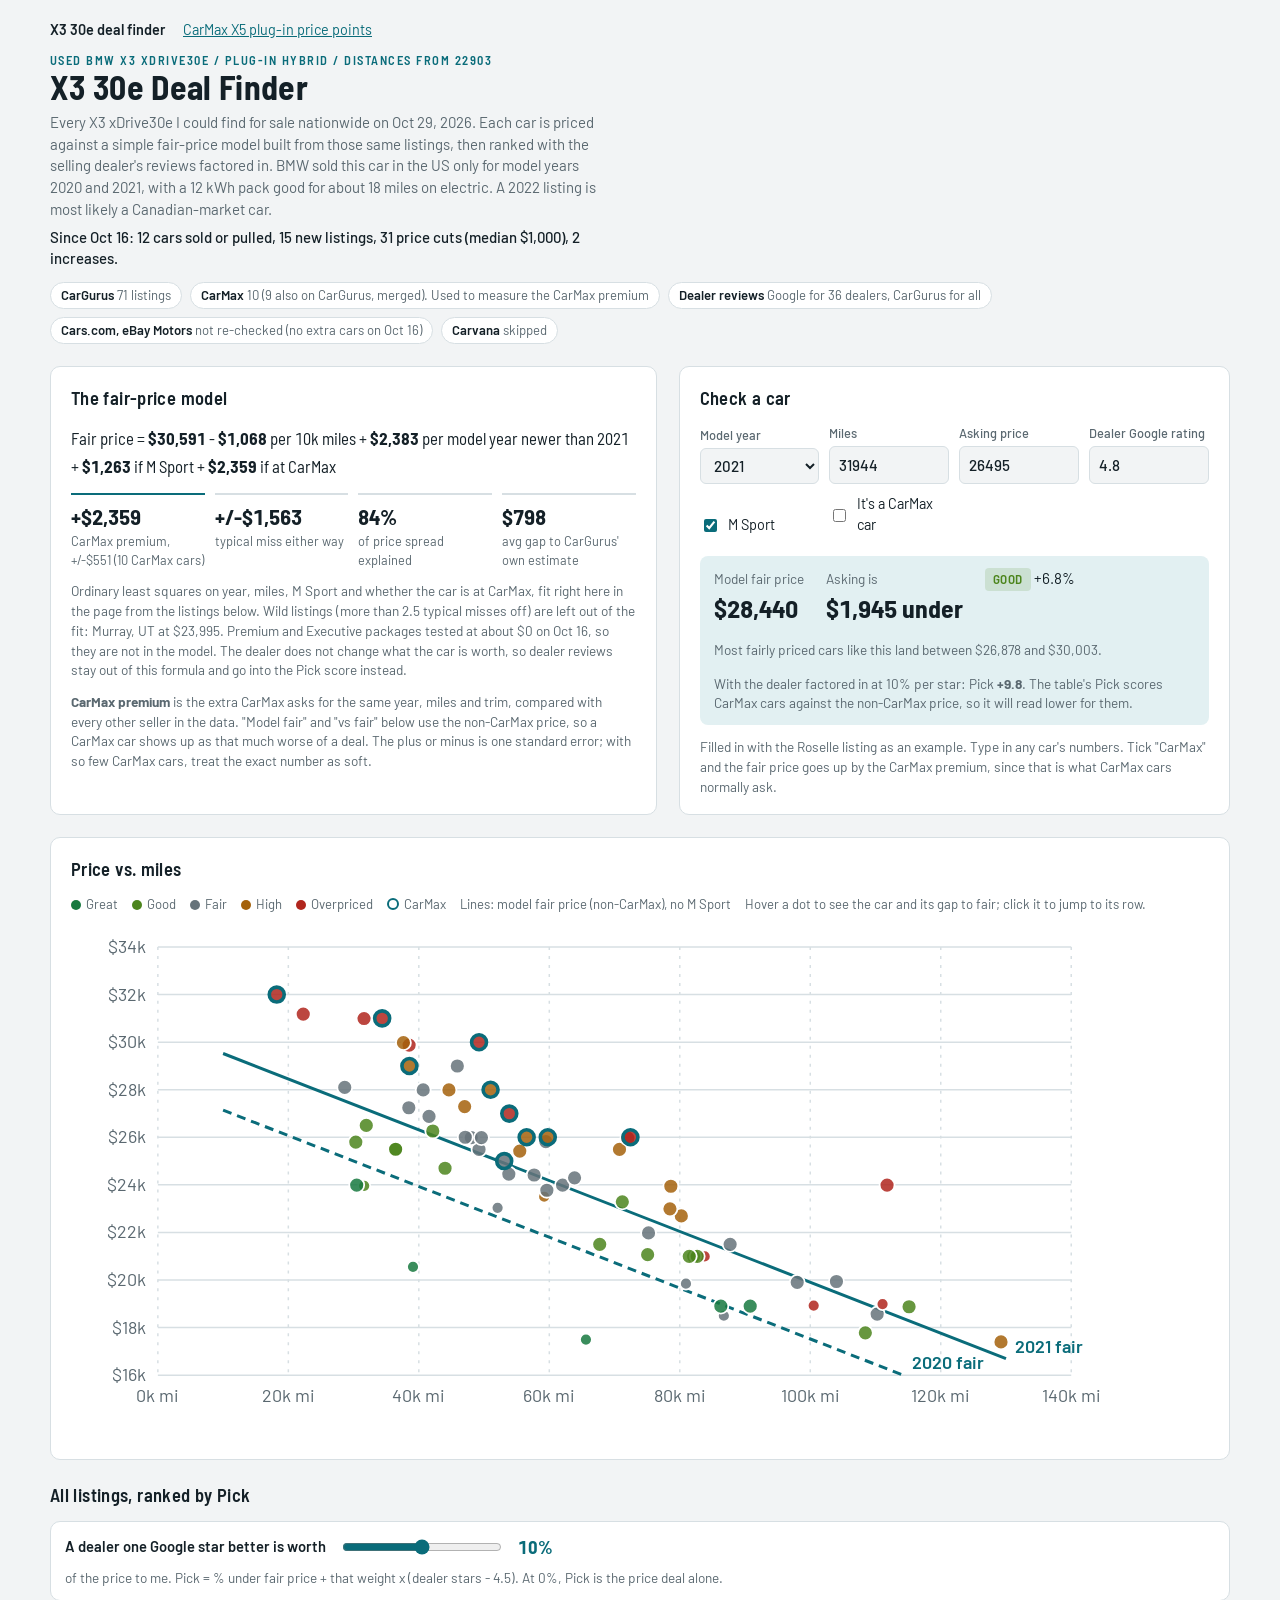
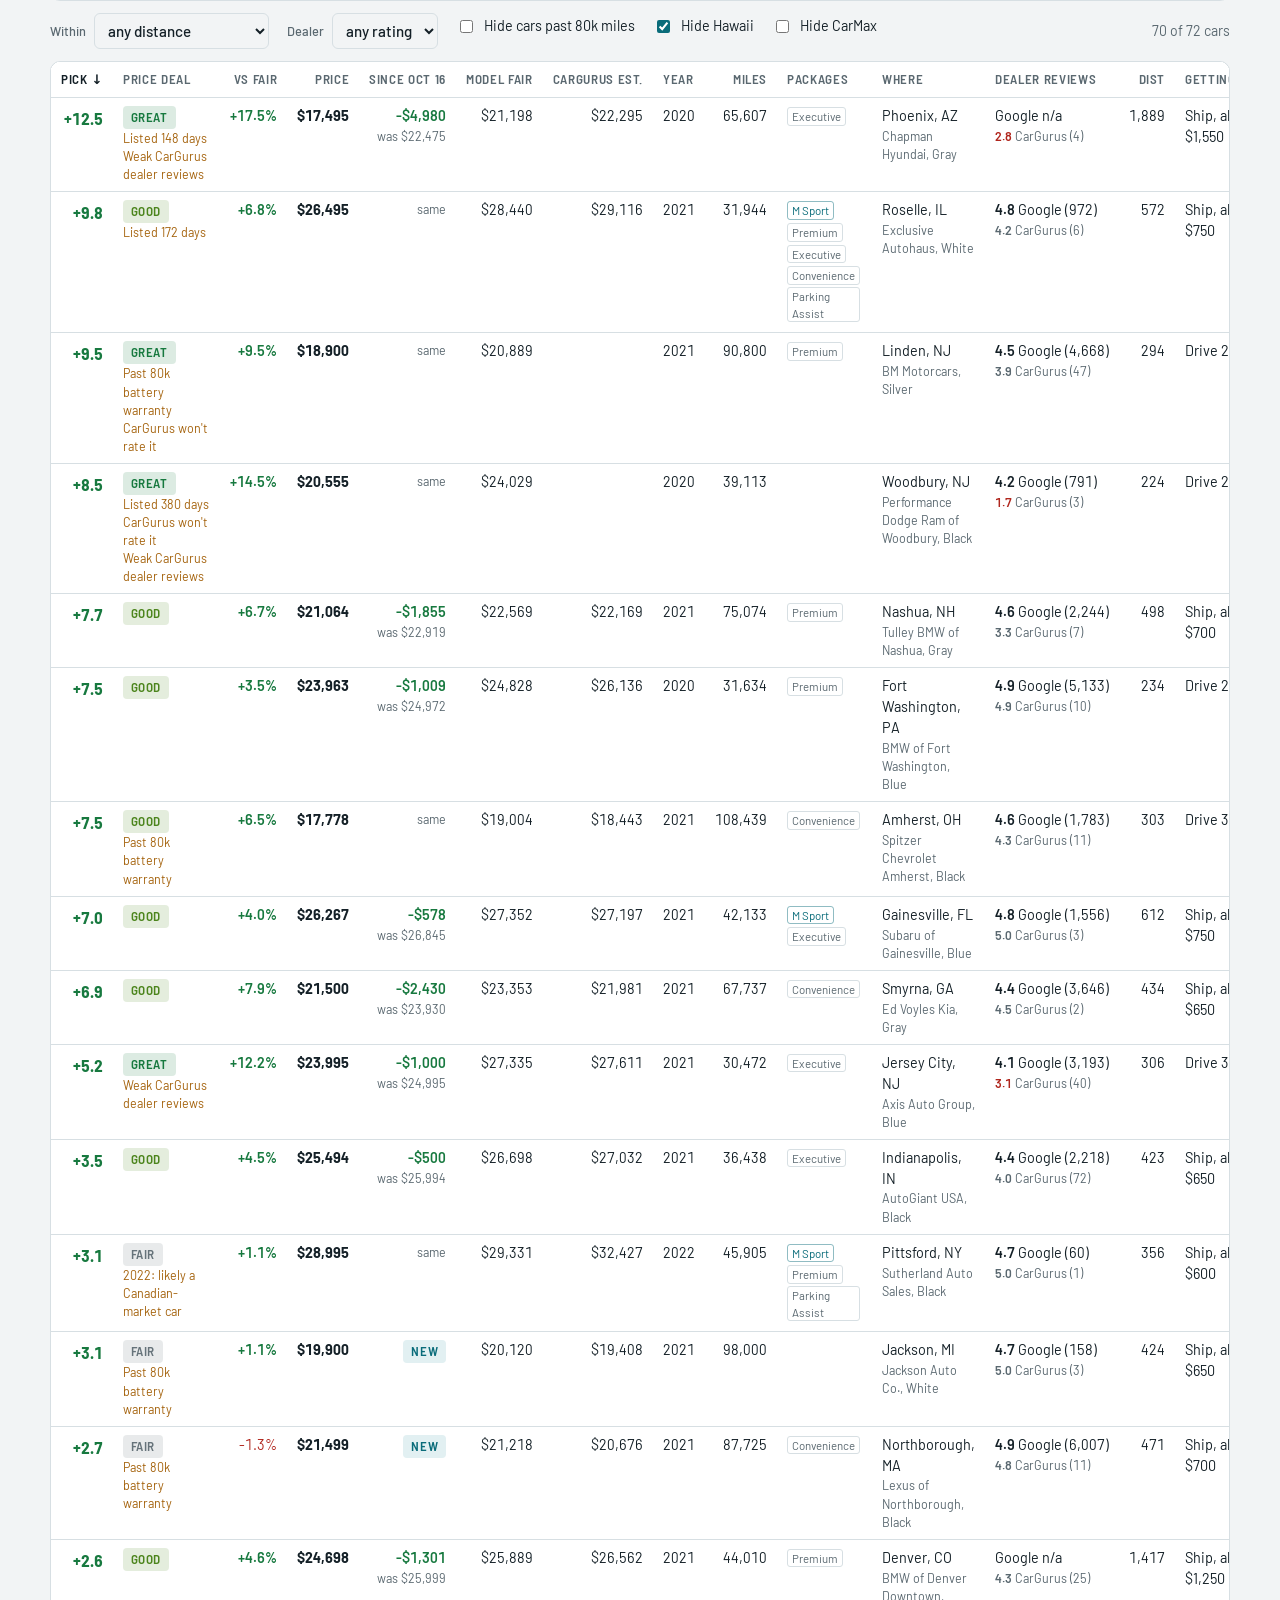
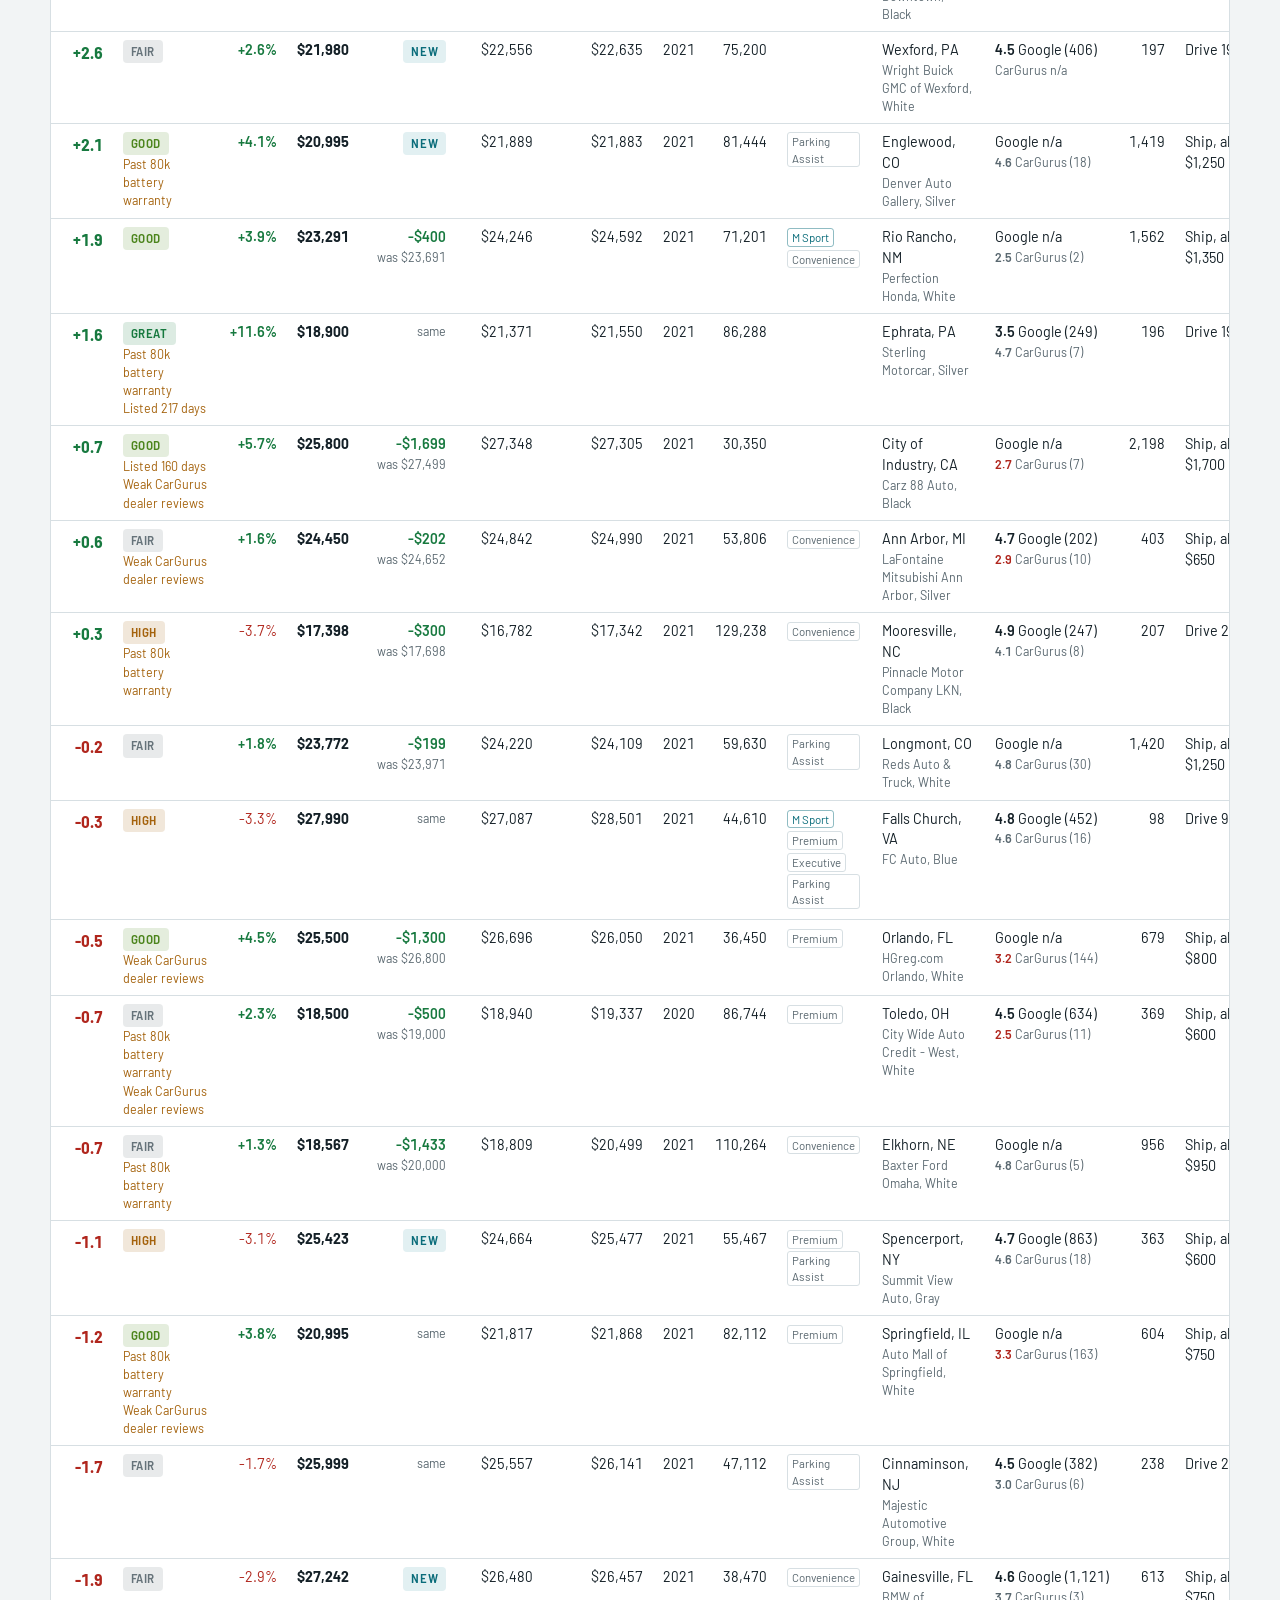
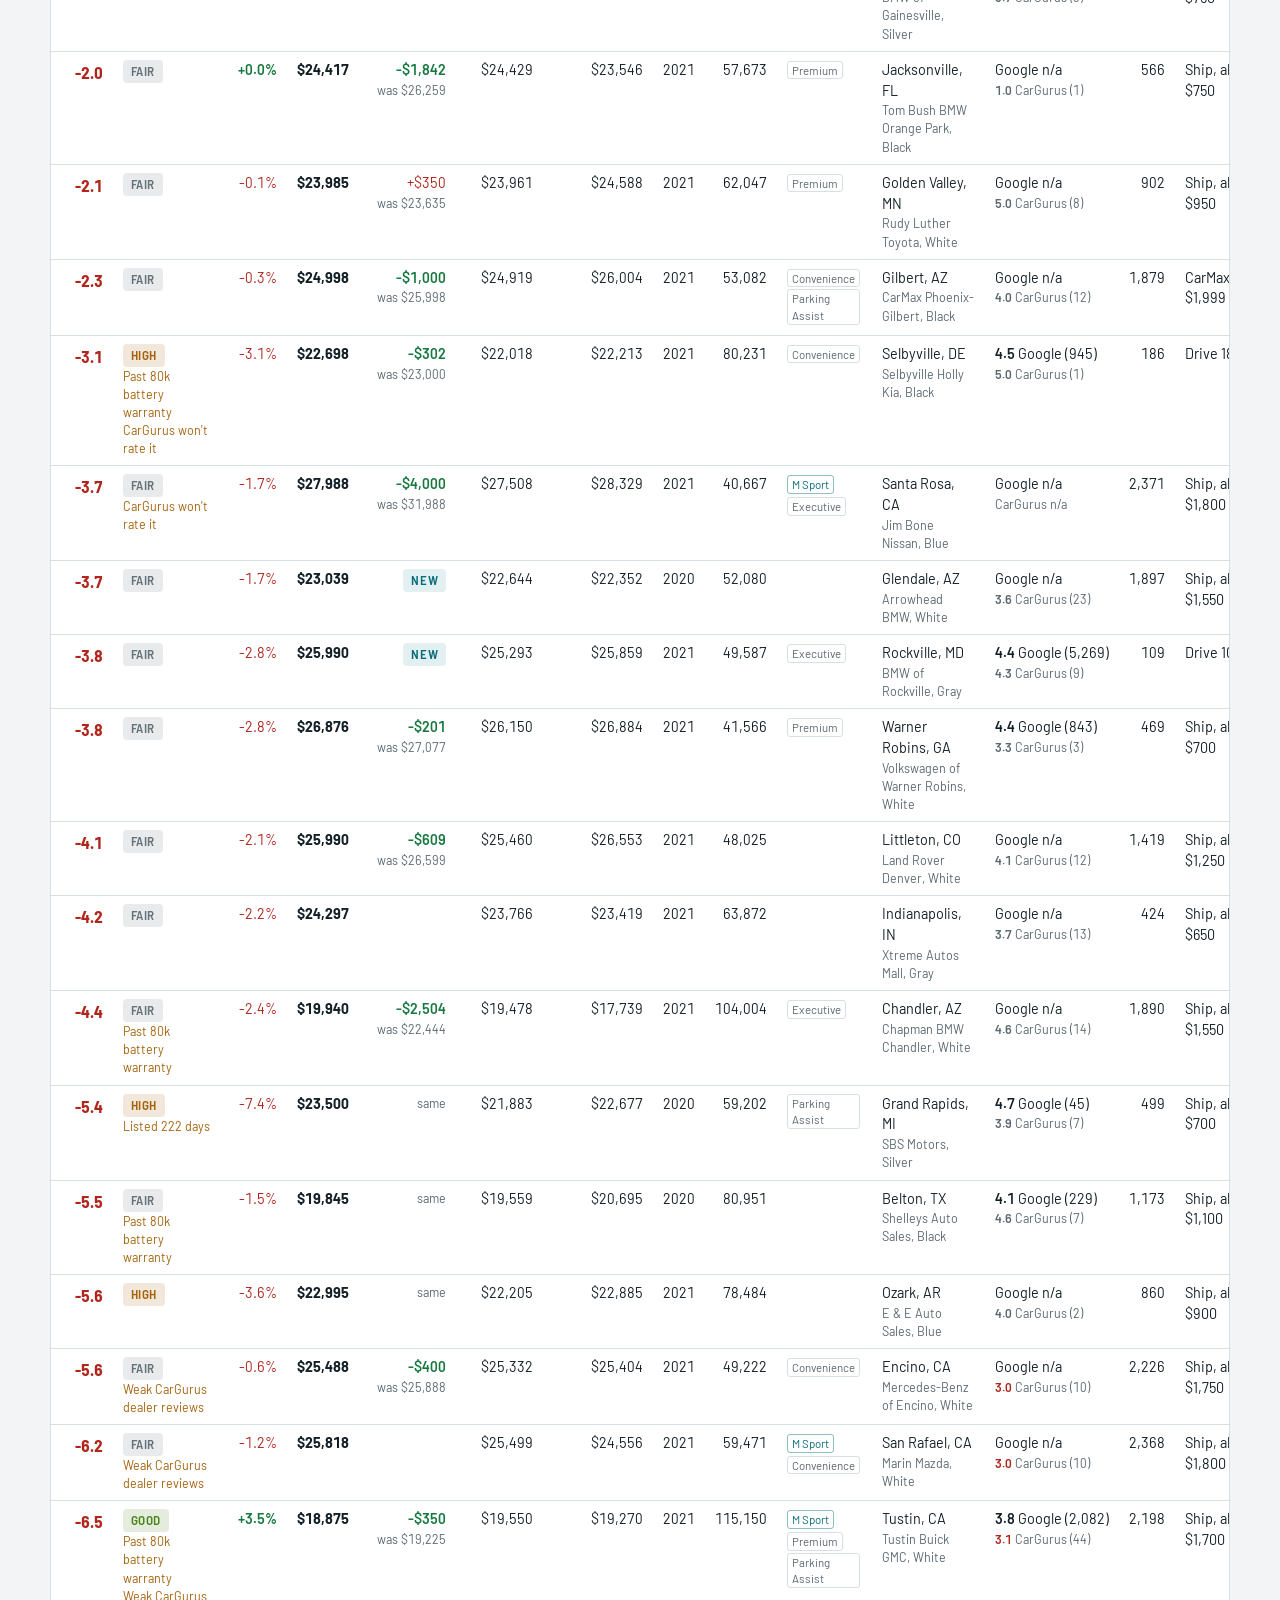
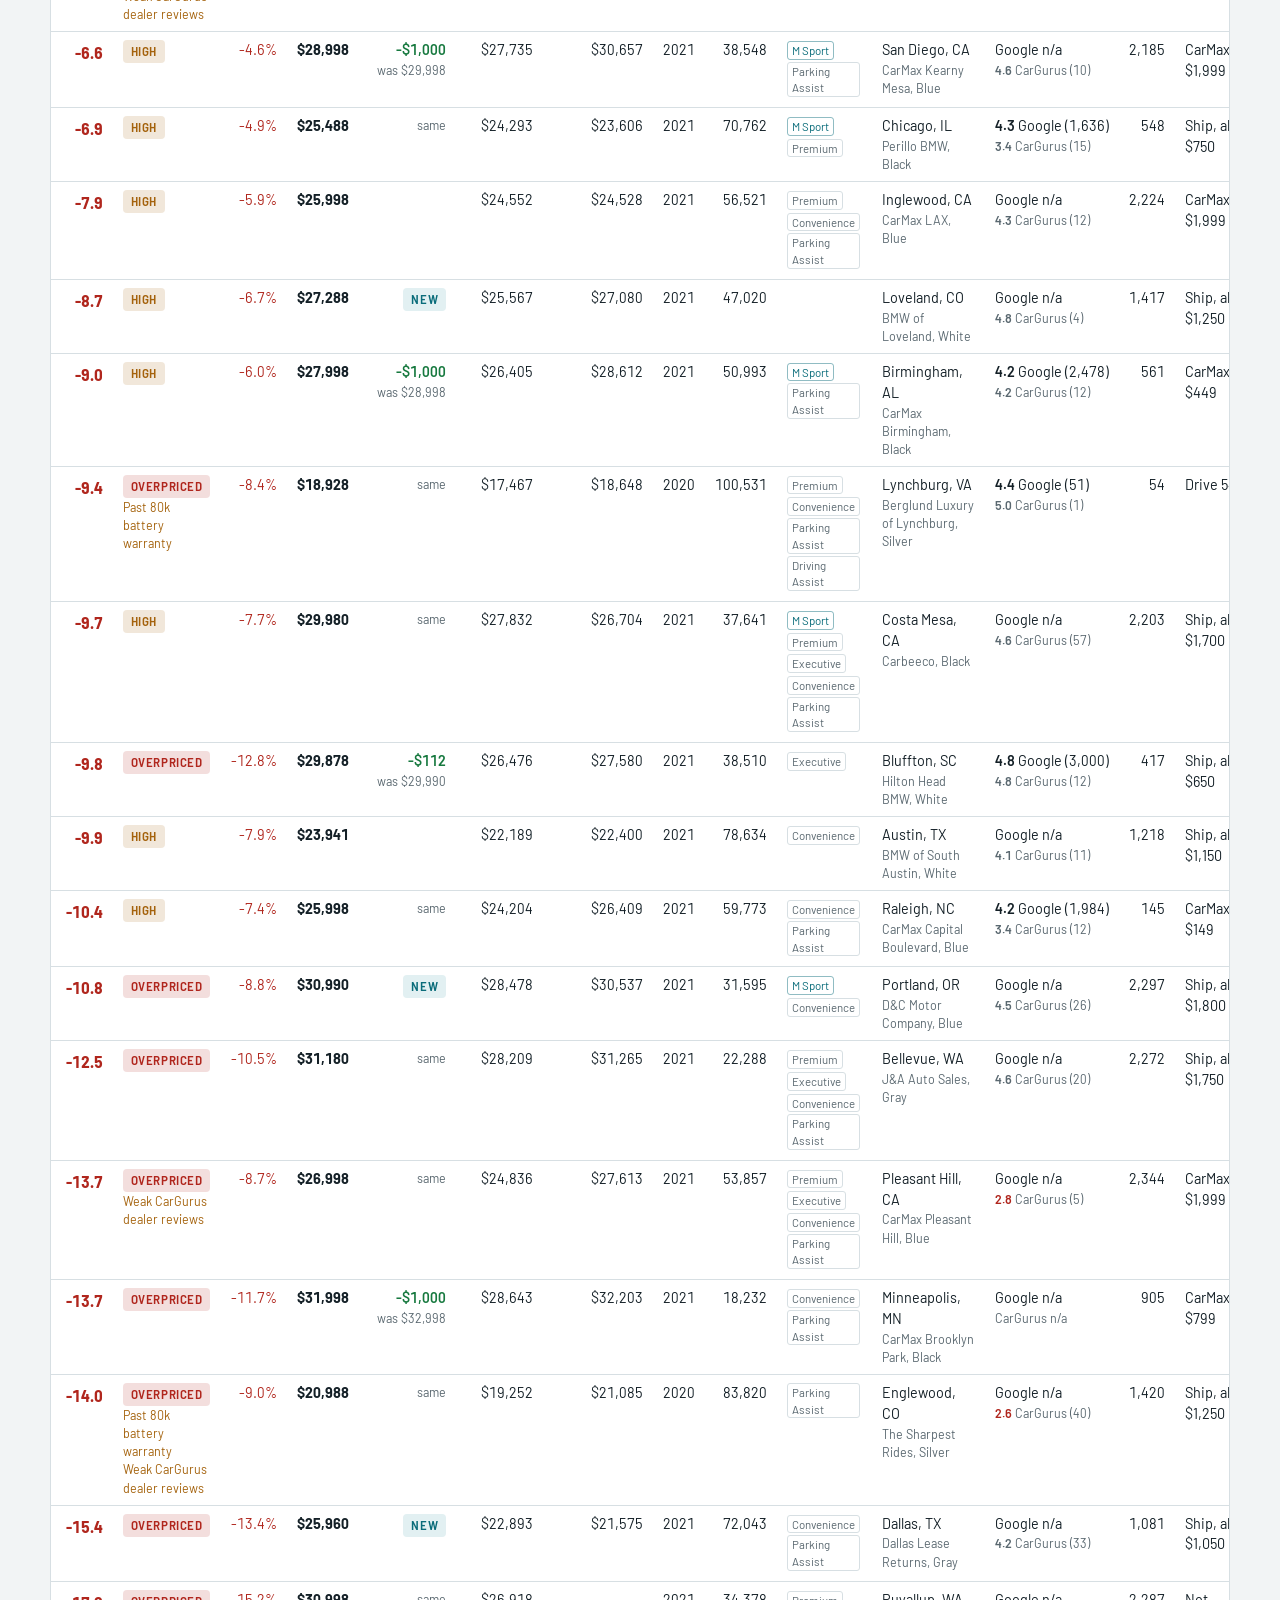
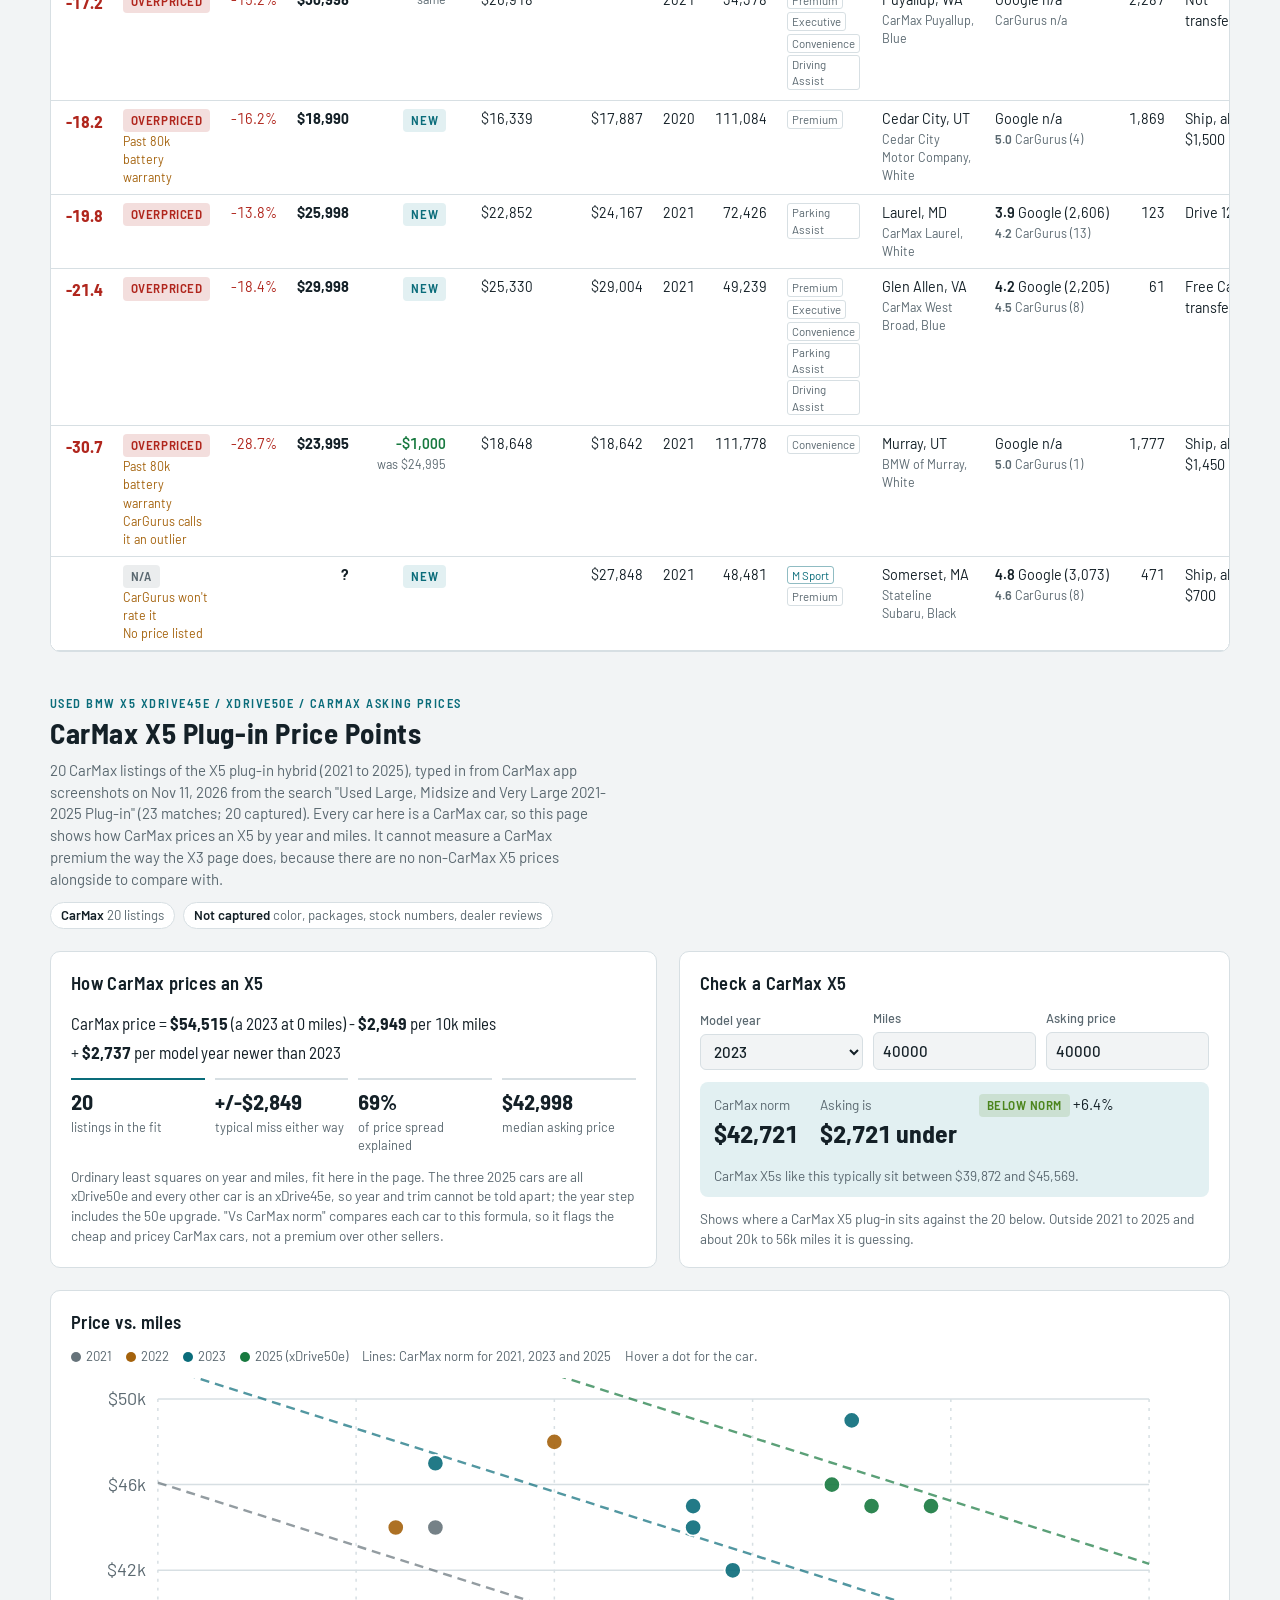
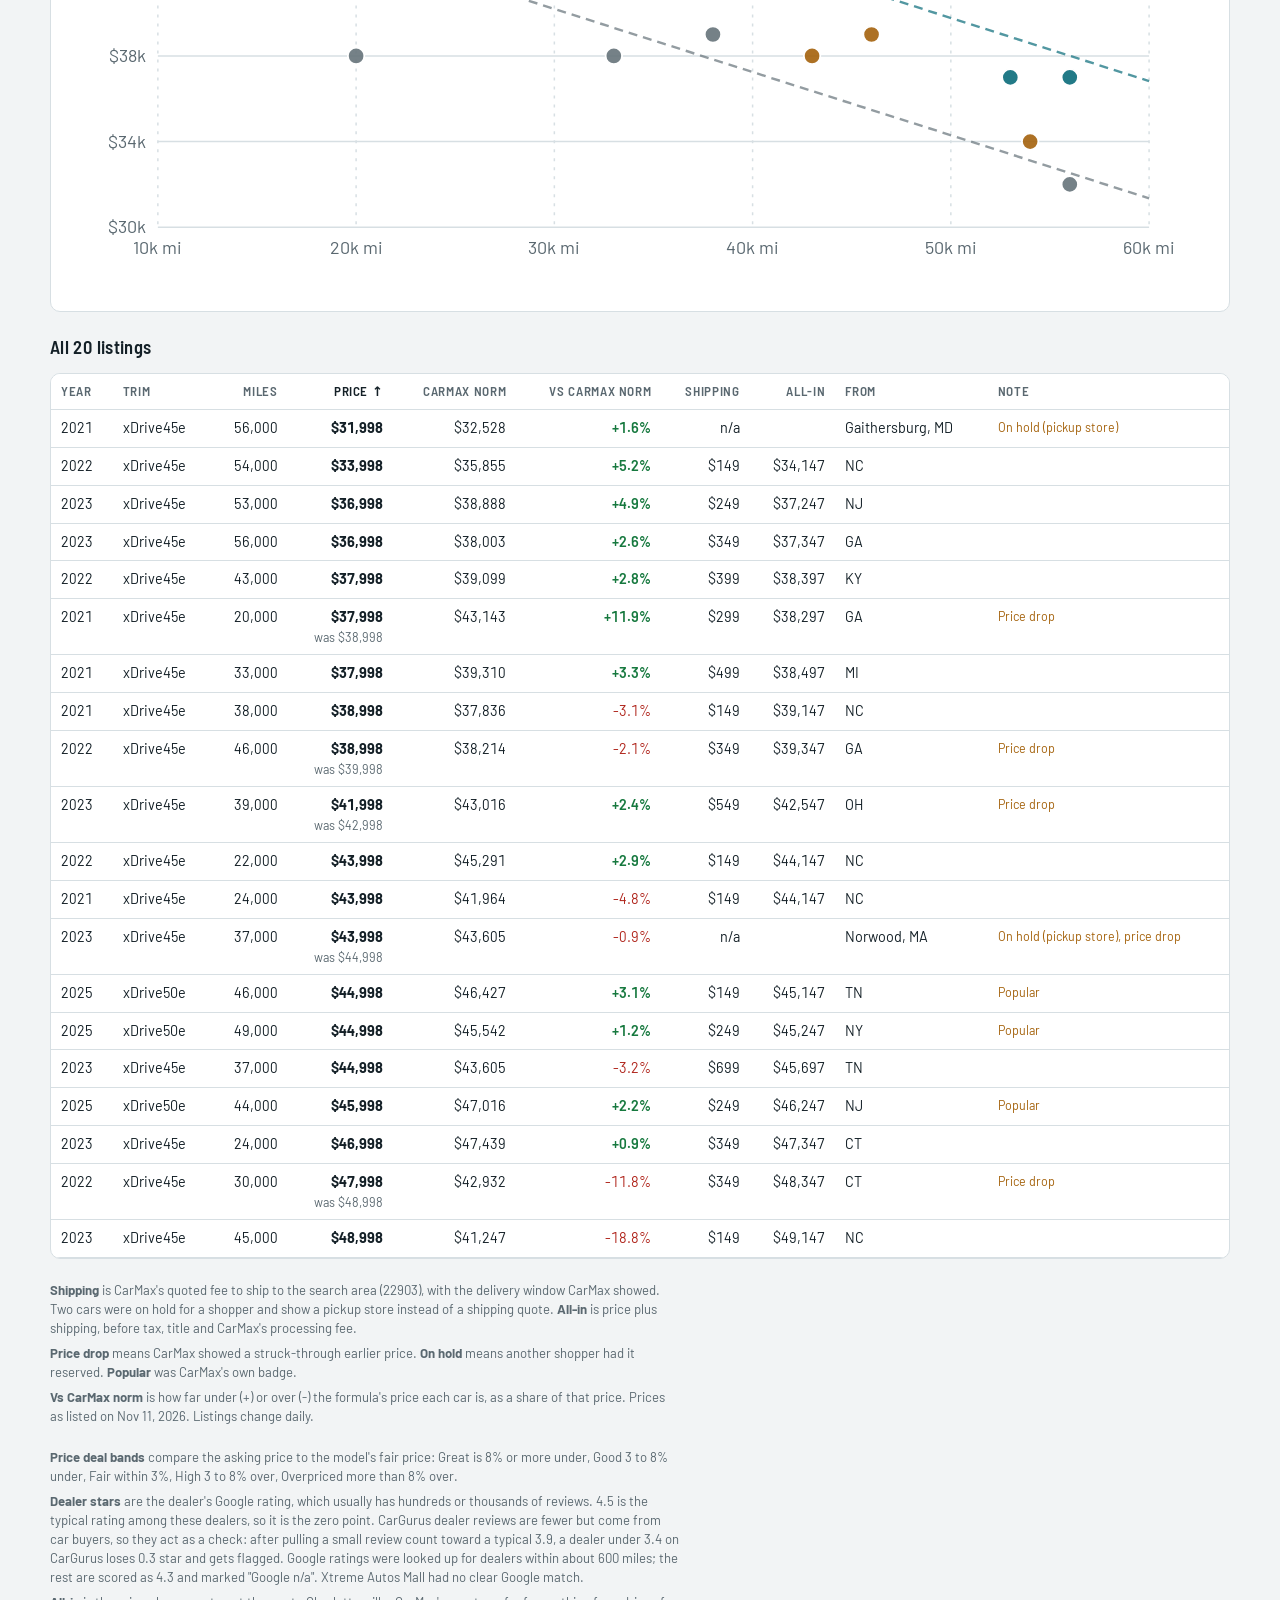
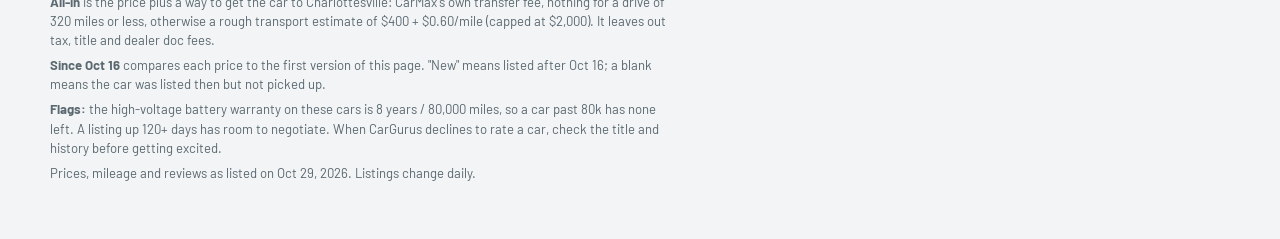
==== commit c8161a2a: "Put CarMax X5 price points on the same page as the X3 deal finder Co-Authored-By: Claude Sonnet 5.5 " ====
--- a/x3-deal-finder/index.html
+++ b/x3-deal-finder/index.html
@@ -4,7 +4,7 @@
 <meta charset="utf-8">
 <meta name="viewport" content="width=device-width, initial-scale=1">
 <meta name="robots" content="noindex, nofollow">
-<title>X3 30e Deal Finder</title>
+<title>X3 30e Deal Finder + CarMax X5</title>
 <script>try { const a = localStorage.getItem("vitepress-theme-appearance"); if (a === "dark" || a === "light") document.documentElement.dataset.theme = a; } catch (e) {}</script>
 <link rel="preconnect" href="https://fonts.googleapis.com">
 <link rel="preconnect" href="https://fonts.gstatic.com" crossorigin>
@@ -14,7 +14,7 @@
 <body>
 <div class="wrap">
   <header>
-    <nav class="nav"><a href="index.html" aria-current="page">X3 30e deal finder</a><a href="x5.html">CarMax X5 plug-in price points</a></nav>
+    <nav class="nav"><a href="index.html" aria-current="page">X3 30e deal finder</a><a href="#x5">CarMax X5 plug-in price points</a></nav>
     <div class="eyebrow">Used BMW X3 xDrive30e / plug-in hybrid / distances from 22903</div>
     <h1>X3 30e Deal Finder</h1>
     <p class="sub">Every X3 xDrive30e I could find for sale nationwide on Oct 29, 2026. Each car is priced against a simple fair-price model built from those same listings, then ranked with the selling dealer's reviews factored in. BMW sold this car in the US only for model years 2020 and 2021, with a 12 kWh pack good for about 18 miles on electric. A 2022 listing is most likely a Canadian-market car.</p>
@@ -117,6 +117,76 @@
       </table>
     </div>
   </section>
+
+<section id="x5" class="x5sec" style="display:grid;gap:22px;margin-top:10px">
+<header><div class="eyebrow">Used BMW X5 xDrive45e / xDrive50e / CarMax asking prices</div><h2 style="font-size:1.8rem;font-weight:700">CarMax X5 Plug-in Price Points</h2>
+<p class="sub">20 CarMax listings of the X5 plug-in hybrid (2021 to 2025), typed in from CarMax app screenshots on Nov 11, 2026 from the search "Used Large, Midsize and Very Large 2021-2025 Plug-in" (23 matches; 20 captured). Every car here is a CarMax car, so this page shows how CarMax prices an X5 by year and miles. It cannot measure a CarMax premium the way the X3 page does, because there are no non-CarMax X5 prices alongside to compare with.</p>
+<div class="sources"><span class="src"><b>CarMax</b> 20 listings</span><span class="src"><b>Not captured</b> color, packages, stock numbers, dealer reviews</span></div></header>
+<section class="grid2">
+    <div class="panel" aria-labelledby="x5-model-h">
+      <h2 id="x5-model-h">How CarMax prices an X5</h2>
+      <div class="formula num" id="x5-formula"></div>
+      <div class="stats">
+        <div class="stat hl"><div class="v num" id="x5-s-n"></div><div class="l">listings in the fit</div></div>
+        <div class="stat"><div class="v num" id="x5-s-rmse"></div><div class="l">typical miss either way</div></div>
+        <div class="stat"><div class="v num" id="x5-s-r2"></div><div class="l">of price spread explained</div></div>
+        <div class="stat"><div class="v num" id="x5-s-med"></div><div class="l">median asking price</div></div>
+      </div>
+      <p class="note">Ordinary least squares on year and miles, fit here in the page. The three 2025 cars are all xDrive50e and every other car is an xDrive45e, so year and trim cannot be told apart; the year step includes the 50e upgrade. "Vs CarMax norm" compares each car to this formula, so it flags the cheap and pricey CarMax cars, not a premium over other sellers.</p>
+    </div>
+    <div class="panel" aria-labelledby="x5-check-h">
+      <h2 id="x5-check-h">Check a CarMax X5</h2>
+      <form class="checker" id="x5-checker" autocomplete="off">
+        <label class="f" for="x5-c-year">Model year
+          <select id="x5-c-year"><option>2021</option><option>2022</option><option selected>2023</option><option>2024</option><option>2025</option></select>
+        </label>
+        <label class="f" for="x5-c-miles">Miles
+          <input id="x5-c-miles" type="number" inputmode="numeric" min="0" step="1000" value="40000">
+        </label>
+        <label class="f" for="x5-c-price">Asking price
+          <input id="x5-c-price" type="number" inputmode="numeric" min="0" step="100" value="40000">
+        </label>
+      </form>
+      <div class="result" id="x5-c-out" aria-live="polite"></div>
+      <p class="note">Shows where a CarMax X5 plug-in sits against the 20 below. Outside 2021 to 2025 and about 20k to 56k miles it is guessing.</p>
+    </div>
+  </section>
+
+  <section class="panel" id="x5-chart-panel" aria-labelledby="x5-chart-h">
+    <h2 id="x5-chart-h">Price vs. miles</h2>
+    <div class="legend" id="x5-legend"></div>
+    <div class="chart-box"><svg id="x5-chart" viewBox="0 0 760 340" role="group" aria-label="Scatter plot of CarMax X5 plug-in asking price against mileage"></svg></div>
+    <div class="tip" id="x5-tip" hidden></div>
+  </section>
+
+  <section aria-labelledby="x5-list-h" style="display:grid;gap:12px">
+    <h2 id="x5-list-h">All 20 listings</h2>
+    <div class="table-box">
+      <table id="x5-tbl" class="narrow">
+        <thead><tr>
+          <th data-k="y"><button type="button">Year</button></th>
+          <th data-k="trim"><button type="button">Trim</button></th>
+          <th class="r" data-k="mi"><button type="button">Miles</button></th>
+          <th class="r" data-k="price"><button type="button">Price</button></th>
+          <th class="r" data-k="fair"><button type="button">CarMax norm</button></th>
+          <th class="r" data-k="pct"><button type="button">Vs CarMax norm</button></th>
+          <th class="r" data-k="ship"><button type="button">Shipping</button></th>
+          <th class="r" data-k="allin"><button type="button">All-in</button></th>
+          <th data-k="loc"><button type="button">From</button></th>
+          <th data-k="note"><button type="button">Note</button></th>
+        </tr></thead>
+        <tbody></tbody>
+      </table>
+    </div>
+  </section>
+
+  
+<div class="foot">
+    <p><b>Shipping</b> is CarMax's quoted fee to ship to the search area (22903), with the delivery window CarMax showed. Two cars were on hold for a shopper and show a pickup store instead of a shipping quote. <b>All-in</b> is price plus shipping, before tax, title and CarMax's processing fee.</p>
+    <p><b>Price drop</b> means CarMax showed a struck-through earlier price. <b>On hold</b> means another shopper had it reserved. <b>Popular</b> was CarMax's own badge.</p>
+    <p><b>Vs CarMax norm</b> is how far under (+) or over (-) the formula's price each car is, as a share of that price. Prices as listed on Nov 11, 2026. Listings change daily.</p>
+  </div>
+</section>
 
   <footer class="foot">
     <p><b>Price deal bands</b> compare the asking price to the model's fair price: Great is 8% or more under, Good 3 to 8% under, Fair within 3%, High 3 to 8% over, Overpriced more than 8% over.</p>
@@ -540,5 +610,130 @@
 render();
 runCheck();
 </script>
+<script>
+(function () {
+// year, trim, miles, price, earlier price, shipping, from, status
+const RAW = [
+[2021,"xDrive45e",56000,31998,null,null,"Gaithersburg, MD","On hold (pickup store)"],
+[2021,"xDrive45e",38000,38998,null,149,"NC",""],
+[2022,"xDrive45e",54000,33998,null,149,"NC",""],
+[2022,"xDrive45e",22000,43998,null,149,"NC",""],
+[2021,"xDrive45e",24000,43998,null,149,"NC",""],
+[2023,"xDrive45e",53000,36998,null,249,"NJ",""],
+[2025,"xDrive50e",46000,44998,null,149,"TN","Popular"],
+[2023,"xDrive45e",39000,41998,42998,549,"OH","Price drop"],
+[2025,"xDrive50e",44000,45998,null,249,"NJ","Popular"],
+[2023,"xDrive45e",45000,48998,null,149,"NC",""],
+[2022,"xDrive45e",43000,37998,null,399,"KY",""],
+[2023,"xDrive45e",24000,46998,null,349,"CT",""],
+[2025,"xDrive50e",49000,44998,null,249,"NY","Popular"],
+[2022,"xDrive45e",30000,47998,48998,349,"CT","Price drop"],
+[2023,"xDrive45e",56000,36998,null,349,"GA",""],
+[2022,"xDrive45e",46000,38998,39998,349,"GA","Price drop"],
+[2021,"xDrive45e",20000,37998,38998,299,"GA","Price drop"],
+[2023,"xDrive45e",37000,43998,44998,null,"Norwood, MA","On hold (pickup store), price drop"],
+[2021,"xDrive45e",33000,37998,null,499,"MI",""],
+[2023,"xDrive45e",37000,44998,null,699,"TN",""]
+];
+const cars = RAW.map((r, i) => ({ i, y: r[0], trim: r[1], mi: r[2], price: r[3], was: r[4], ship: r[5], loc: r[6], note: r[7] }));
+const money = v => v == null ? "" : "$" + Math.round(v).toLocaleString("en-US");
+const fmtPct = v => (v >= 0 ? "+" : "-") + Math.abs(v).toFixed(1);
+const K = 3, feat = (y, mi) => [1, mi / 10000, y - 2023];
+function ols(rows) {
+  const A = Array.from({ length: K }, () => Array(K + 1).fill(0));
+  rows.forEach(c => { const x = feat(c.y, c.mi); for (let i = 0; i < K; i++) { for (let j = 0; j < K; j++) A[i][j] += x[i] * x[j]; A[i][K] += x[i] * c.price; } });
+  for (let i = 0; i < K; i++) {
+    let p = i; for (let r = i + 1; r < K; r++) if (Math.abs(A[r][i]) > Math.abs(A[p][i])) p = r;
+    [A[i], A[p]] = [A[p], A[i]];
+    for (let r = 0; r < K; r++) { if (r === i) continue; const f = A[r][i] / A[i][i]; for (let c = i; c <= K; c++) A[r][c] -= f * A[i][c]; }
+  }
+  return A.map((row, i) => row[K] / row[i]);
+}
+const predict = (b, y, mi) => feat(y, mi).reduce((s, v, i) => s + v * b[i], 0);
+const B = ols(cars);
+const rmse = Math.sqrt(cars.reduce((s, c) => s + (c.price - predict(B, c.y, c.mi)) ** 2, 0) / (cars.length - K));
+const mean = cars.reduce((s, c) => s + c.price, 0) / cars.length;
+const R2 = 1 - cars.reduce((s, c) => s + (c.price - predict(B, c.y, c.mi)) ** 2, 0) / cars.reduce((s, c) => s + (c.price - mean) ** 2, 0);
+const sorted = cars.map(c => c.price).sort((a, b) => a - b);
+const median = (sorted[9] + sorted[10]) / 2;
+const VERDICTS = [{ key: "great", label: "Cheap for CarMax", min: 8 }, { key: "good", label: "Below norm", min: 3 }, { key: "fair", label: "At norm", min: -3 }, { key: "high", label: "Above norm", min: -8 }, { key: "over", label: "Pricey for CarMax", min: -Infinity }];
+const verdictFor = p => VERDICTS.find(v => p >= v.min);
+cars.forEach(c => { c.fair = predict(B, c.y, c.mi); c.pct = (c.fair - c.price) / c.fair * 100; c.v = verdictFor(c.pct); c.allin = c.ship == null ? null : c.price + c.ship; });
+
+const sign = v => v < 0 ? "- " : "+ ";
+document.getElementById("x5-formula").innerHTML =
+  '<span class="term">CarMax price = <span class="k">' + money(B[0]) + '</span> (a 2023 at 0 miles)</span> ' +
+  '<span class="term">' + sign(B[1]) + '<span class="k">' + money(Math.abs(B[1])) + '</span> per 10k miles</span> ' +
+  '<span class="term">' + sign(B[2]) + '<span class="k">' + money(Math.abs(B[2])) + '</span> per model year newer than 2023</span>';
+document.getElementById("x5-s-n").textContent = cars.length;
+document.getElementById("x5-s-rmse").textContent = "+/-" + money(rmse);
+document.getElementById("x5-s-r2").textContent = Math.round(R2 * 100) + "%";
+document.getElementById("x5-s-med").textContent = money(median);
+
+function runCheck() {
+  const y = +document.getElementById("x5-c-year").value, mi = +document.getElementById("x5-c-miles").value || 0, price = +document.getElementById("x5-c-price").value || 0;
+  const fair = predict(B, y, mi), pct = (fair - price) / fair * 100, v = verdictFor(pct), diff = fair - price;
+  document.getElementById("x5-c-out").innerHTML =
+    '<div><div class="note">CarMax norm</div><div class="big num">' + money(fair) + '</div></div>' +
+    '<div><div class="note">Asking is</div><div class="big num">' + money(Math.abs(diff)) + ' ' + (diff >= 0 ? "under" : "over") + '</div></div>' +
+    '<div><span class="chip v-' + v.key + '">' + v.label + '</span> <span class="num">' + fmtPct(pct) + '%</span></div>' +
+    '<div class="note" style="flex-basis:100%">CarMax X5s like this typically sit between ' + money(fair - rmse) + ' and ' + money(fair + rmse) + '.</div>';
+}
+document.getElementById("x5-checker").addEventListener("input", runCheck);
+document.getElementById("x5-checker").addEventListener("submit", e => e.preventDefault());
+runCheck();
+
+// ---- chart ----
+const YCOL = { 2021: "var(--fair)", 2022: "var(--high)", 2023: "var(--accent)", 2025: "var(--great)" };
+document.getElementById("x5-legend").innerHTML = [2021, 2022, 2023, 2025].map(y => '<span><i style="background:' + YCOL[y] + '"></i>' + y + (y === 2025 ? " (xDrive50e)" : "") + '</span>').join("") + '<span>Lines: CarMax norm for 2021, 2023 and 2025</span><span>Hover a dot for the car.</span>';
+const svg = document.getElementById("x5-chart"), panel = document.getElementById("x5-chart-panel"), tip = document.getElementById("x5-tip");
+const W = 760, H = 340, L = 58, R = 40, T = 14, Bm = 40, x0 = 10000, x1 = 60000, y0 = 30000, y1 = 50000;
+const sx = v => L + (v - x0) / (x1 - x0) * (W - L - R), sy = v => T + (1 - (v - y0) / (y1 - y0)) * (H - T - Bm);
+(function draw() {
+  let s = "";
+  for (let v = y0; v <= y1; v += 4000) s += '<line x1="' + L + '" x2="' + (W - R) + '" y1="' + sy(v) + '" y2="' + sy(v) + '" stroke="var(--line)"/><text x="' + (L - 8) + '" y="' + (sy(v) + 4) + '" text-anchor="end">$' + (v / 1000) + 'k</text>';
+  for (let v = x0; v <= x1; v += 10000) s += '<line x1="' + sx(v) + '" x2="' + sx(v) + '" y1="' + T + '" y2="' + (H - Bm) + '" stroke="var(--line)" stroke-dasharray="2 4"/><text x="' + sx(v) + '" y="' + (H - Bm + 18) + '" text-anchor="middle">' + (v / 1000) + 'k mi</text>';
+  [2021, 2023, 2025].forEach(yr => {
+    const a = predict(B, yr, x0), z = predict(B, yr, x1);
+    s += '<line x1="' + sx(x0) + '" y1="' + sy(a) + '" x2="' + sx(x1) + '" y2="' + sy(z) + '" stroke="' + YCOL[yr] + '" stroke-width="1.6" stroke-dasharray="6 4" opacity="0.7"/>';
+  });
+  cars.forEach(c => { s += '<circle class="dot" data-i="' + c.i + '" tabindex="0" aria-label="' + c.y + ' ' + c.trim + ', ' + money(c.price) + ', ' + c.mi.toLocaleString("en-US") + ' miles, ' + c.loc + '" cx="' + sx(c.mi) + '" cy="' + sy(c.price) + '" r="5.5" fill="' + YCOL[c.y] + '" fill-opacity="0.9" stroke="var(--surface)" stroke-width="1.2"></circle>'; });
+  svg.innerHTML = s;
+})();
+function showTip(el) {
+  const c = cars[+el.dataset.i];
+  tip.innerHTML = '<b>' + c.y + ' ' + c.trim + ', ' + money(c.price) + '</b><br>' + c.mi.toLocaleString("en-US") + ' mi, from ' + c.loc + '<br>' + fmtPct(c.pct) + '% vs CarMax norm of ' + money(c.fair) + (c.note ? '<br><span class="seller">' + c.note + '</span>' : '');
+  tip.hidden = false;
+  const box = panel.getBoundingClientRect(), r = el.getBoundingClientRect(), w = tip.offsetWidth, h = tip.offsetHeight;
+  const cx = r.left - box.left + r.width / 2, cy = r.top - box.top + r.height / 2;
+  tip.style.left = (cx + 14 + w <= box.width - 4 ? cx + 14 : Math.max(4, cx - 14 - w)) + "px";
+  tip.style.top = Math.max(4, Math.min(box.height - h - 4, cy - h / 2)) + "px";
+}
+const dotOf = e => e && e.closest ? e.closest(".dot") : null;
+svg.addEventListener("mouseover", e => { const d = dotOf(e.target); if (d) showTip(d); });
+svg.addEventListener("mouseout", e => { if (dotOf(e.target) && !dotOf(e.relatedTarget)) tip.hidden = true; });
+svg.addEventListener("focusin", e => { const d = dotOf(e.target); if (d) showTip(d); });
+svg.addEventListener("focusout", () => { tip.hidden = true; });
+
+// ---- table ----
+const tbody = document.querySelector("#x5-tbl tbody");
+let sortKey = "price", sortDir = 1;
+function render() {
+  const rows = [...cars].sort((a, b) => { const va = a[sortKey], vb = b[sortKey]; if (va == null) return 1; if (vb == null) return -1; return (va < vb ? -1 : va > vb ? 1 : 0) * sortDir; });
+  tbody.innerHTML = rows.map(c =>
+    '<tr><td class="num">' + c.y + '</td><td>' + c.trim + '</td><td class="r num">' + c.mi.toLocaleString("en-US") + '</td>' +
+    '<td class="r num"><b>' + money(c.price) + '</b>' + (c.was ? '<span class="seller">was ' + money(c.was) + '</span>' : '') + '</td>' +
+    '<td class="r num">' + money(c.fair) + '</td>' +
+    '<td class="r num"><span class="' + (c.pct >= 0 ? "pct-pos" : "pct-neg") + '">' + fmtPct(c.pct) + '%</span></td>' +
+    '<td class="r num">' + (c.ship == null ? "n/a" : money(c.ship)) + '</td><td class="r num">' + money(c.allin) + '</td>' +
+    '<td>' + c.loc + '</td><td>' + (c.note ? '<span class="flag">' + c.note + '</span>' : "") + '</td></tr>').join("");
+  document.querySelectorAll("#x5-tbl th").forEach(th => { if (th.dataset.k === sortKey) th.setAttribute("aria-sort", sortDir === 1 ? "ascending" : "descending"); else th.removeAttribute("aria-sort"); });
+}
+document.querySelectorAll("#x5-tbl th").forEach(th => th.querySelector("button").addEventListener("click", () => {
+  const k = th.dataset.k; if (k === sortKey) sortDir = -sortDir; else { sortKey = k; sortDir = k === "pct" ? -1 : 1; } render();
+}));
+render();
+})();
+</script>
 </body>
 </html>
--- a/x3-deal-finder/style.css
+++ b/x3-deal-finder/style.css
@@ -64,9 +64,9 @@
 .v-none { color: var(--muted); background: color-mix(in srgb, var(--muted) 12%, transparent); }
 .v-new { color: var(--accent); background: var(--accent-soft); }
 .chart-box { overflow-x: auto; }
-#chart-panel { position: relative; }
-#chart .dot { cursor: pointer; outline: none; }
-#chart .dot.on { stroke: var(--ink); stroke-width: 2; fill-opacity: 1; }
+#chart-panel, #x5-chart-panel { position: relative; }
+.chart-box .dot { cursor: pointer; outline: none; }
+.chart-box .dot.on { stroke: var(--ink); stroke-width: 2; fill-opacity: 1; }
 .tip { position: absolute; z-index: 2; pointer-events: none; background: var(--surface); border: 1px solid var(--line); border-radius: 8px; padding: 8px 10px; font-size: 0.82rem; line-height: 1.4; box-shadow: 0 4px 14px rgb(0 0 0 / 0.18); white-space: nowrap; }
 .tip b { font-family: var(--display); font-size: 0.98rem; }
 tr.sel td { background: color-mix(in srgb, var(--accent) 14%, transparent); }
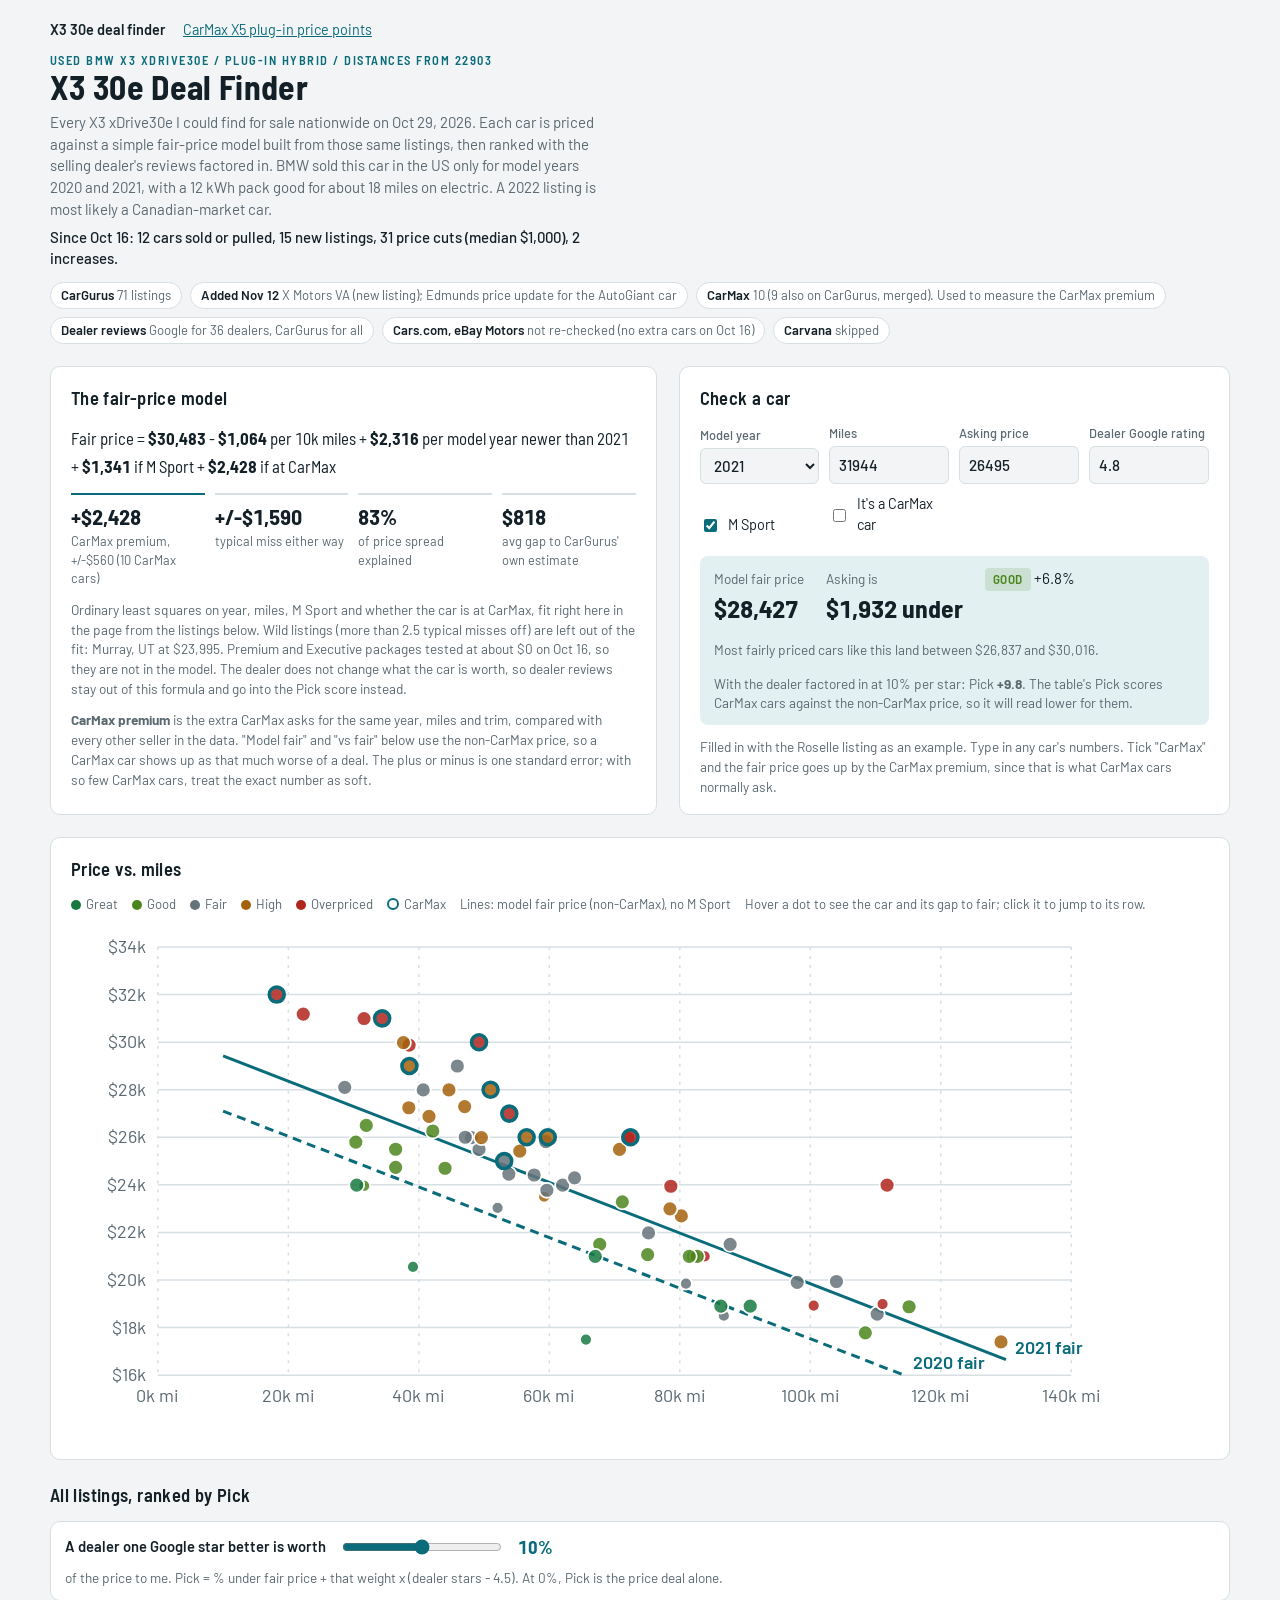
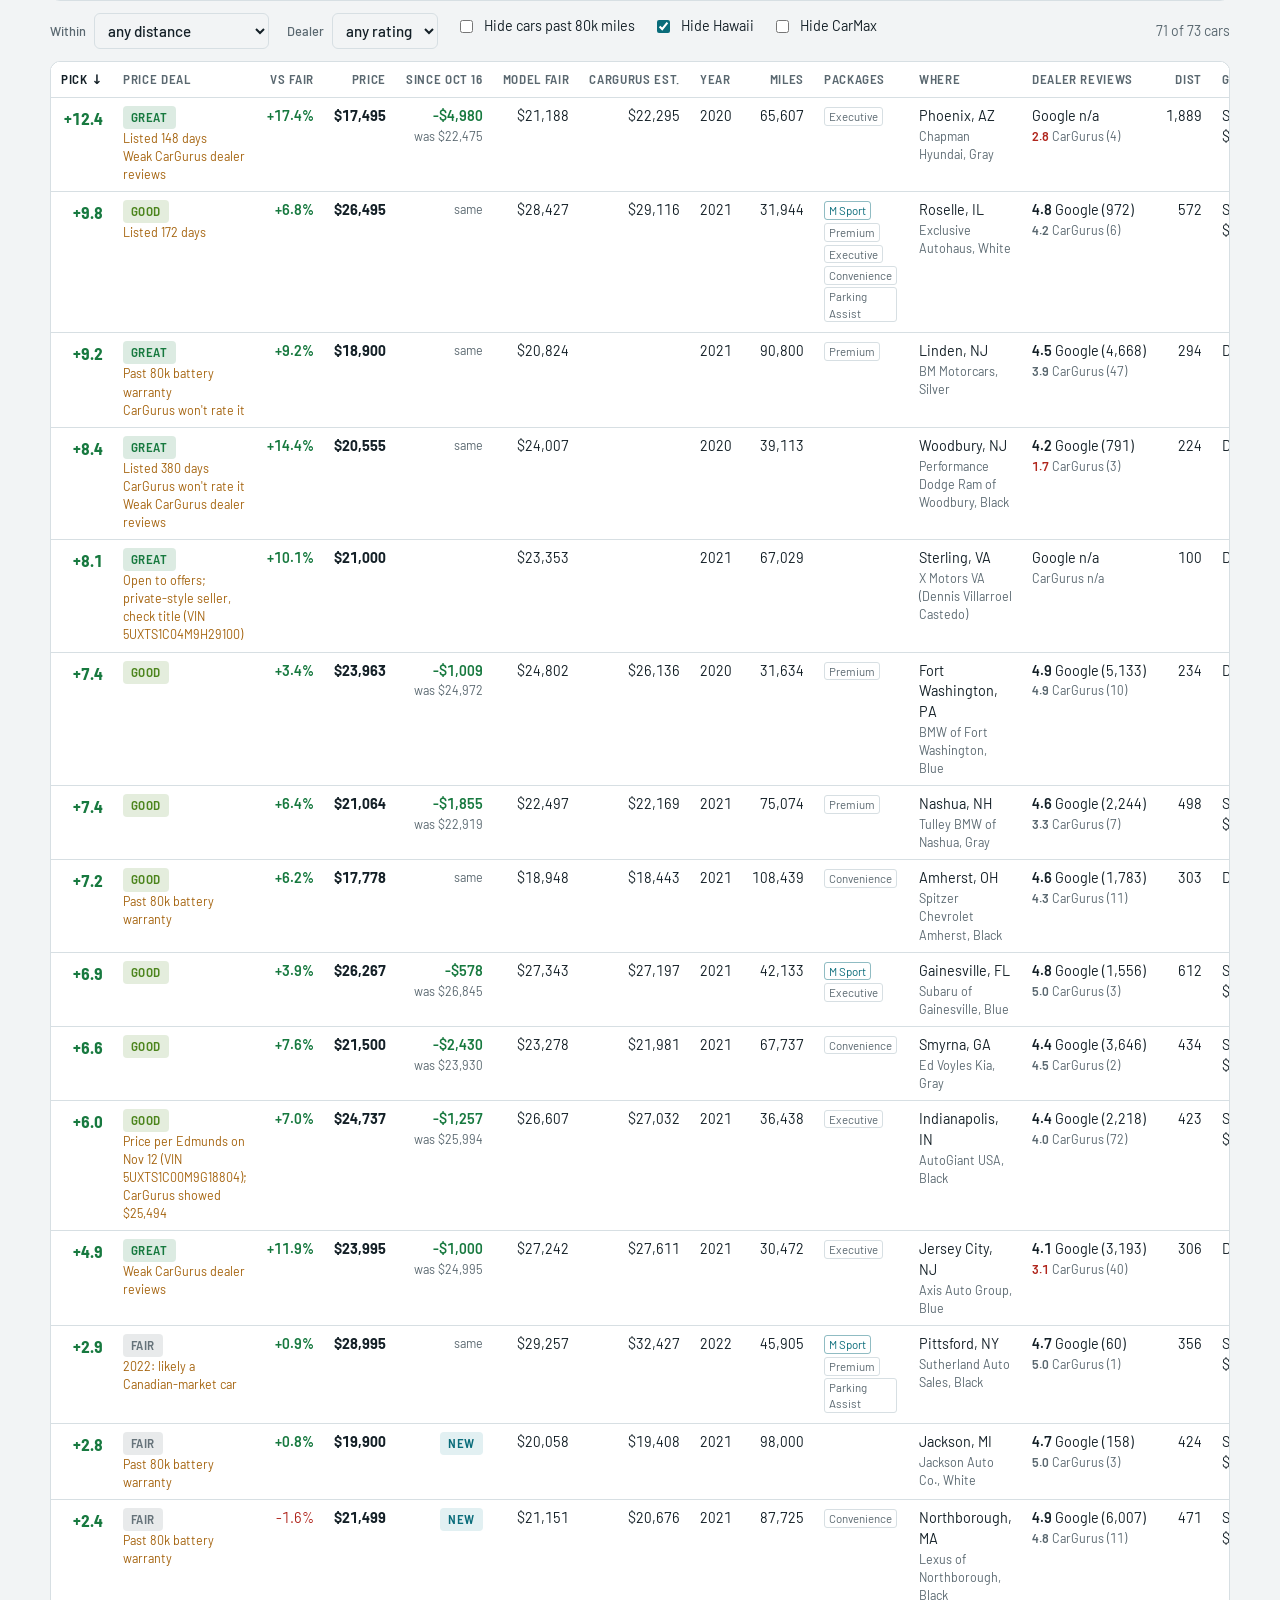
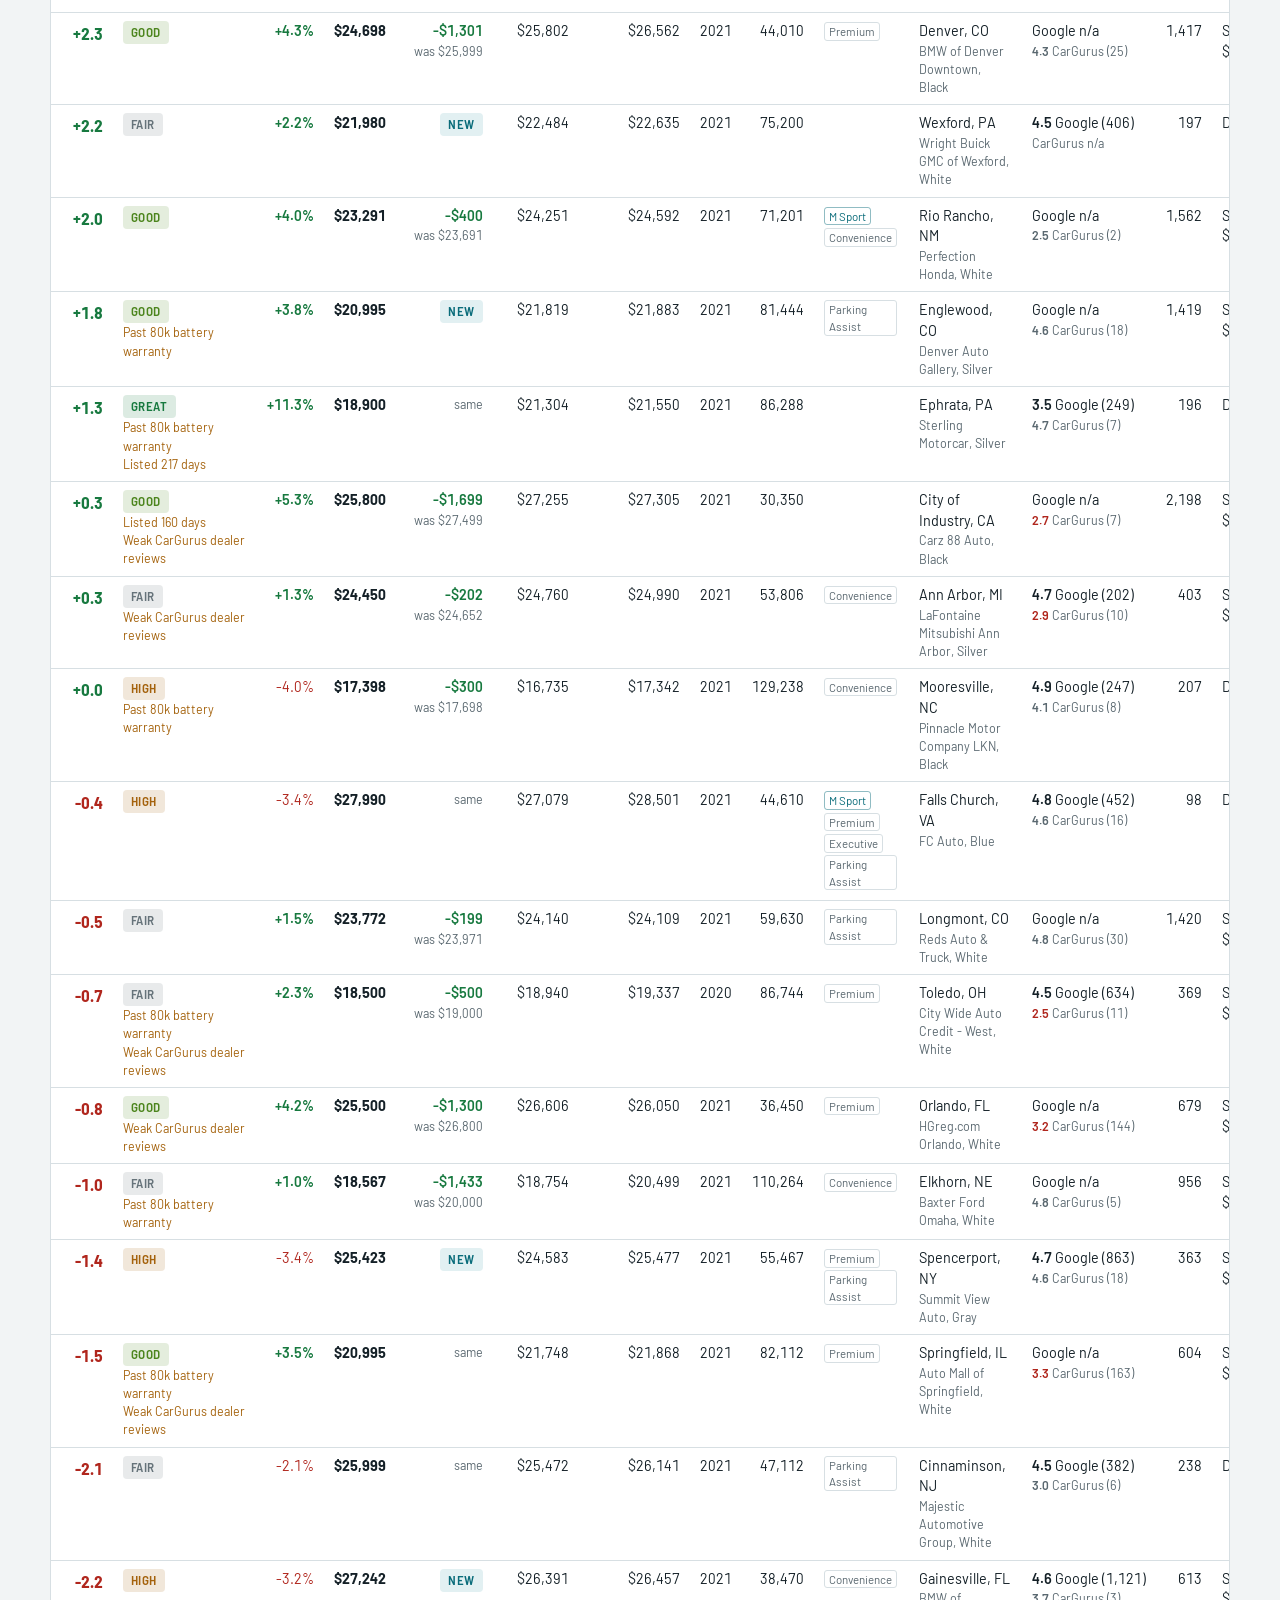
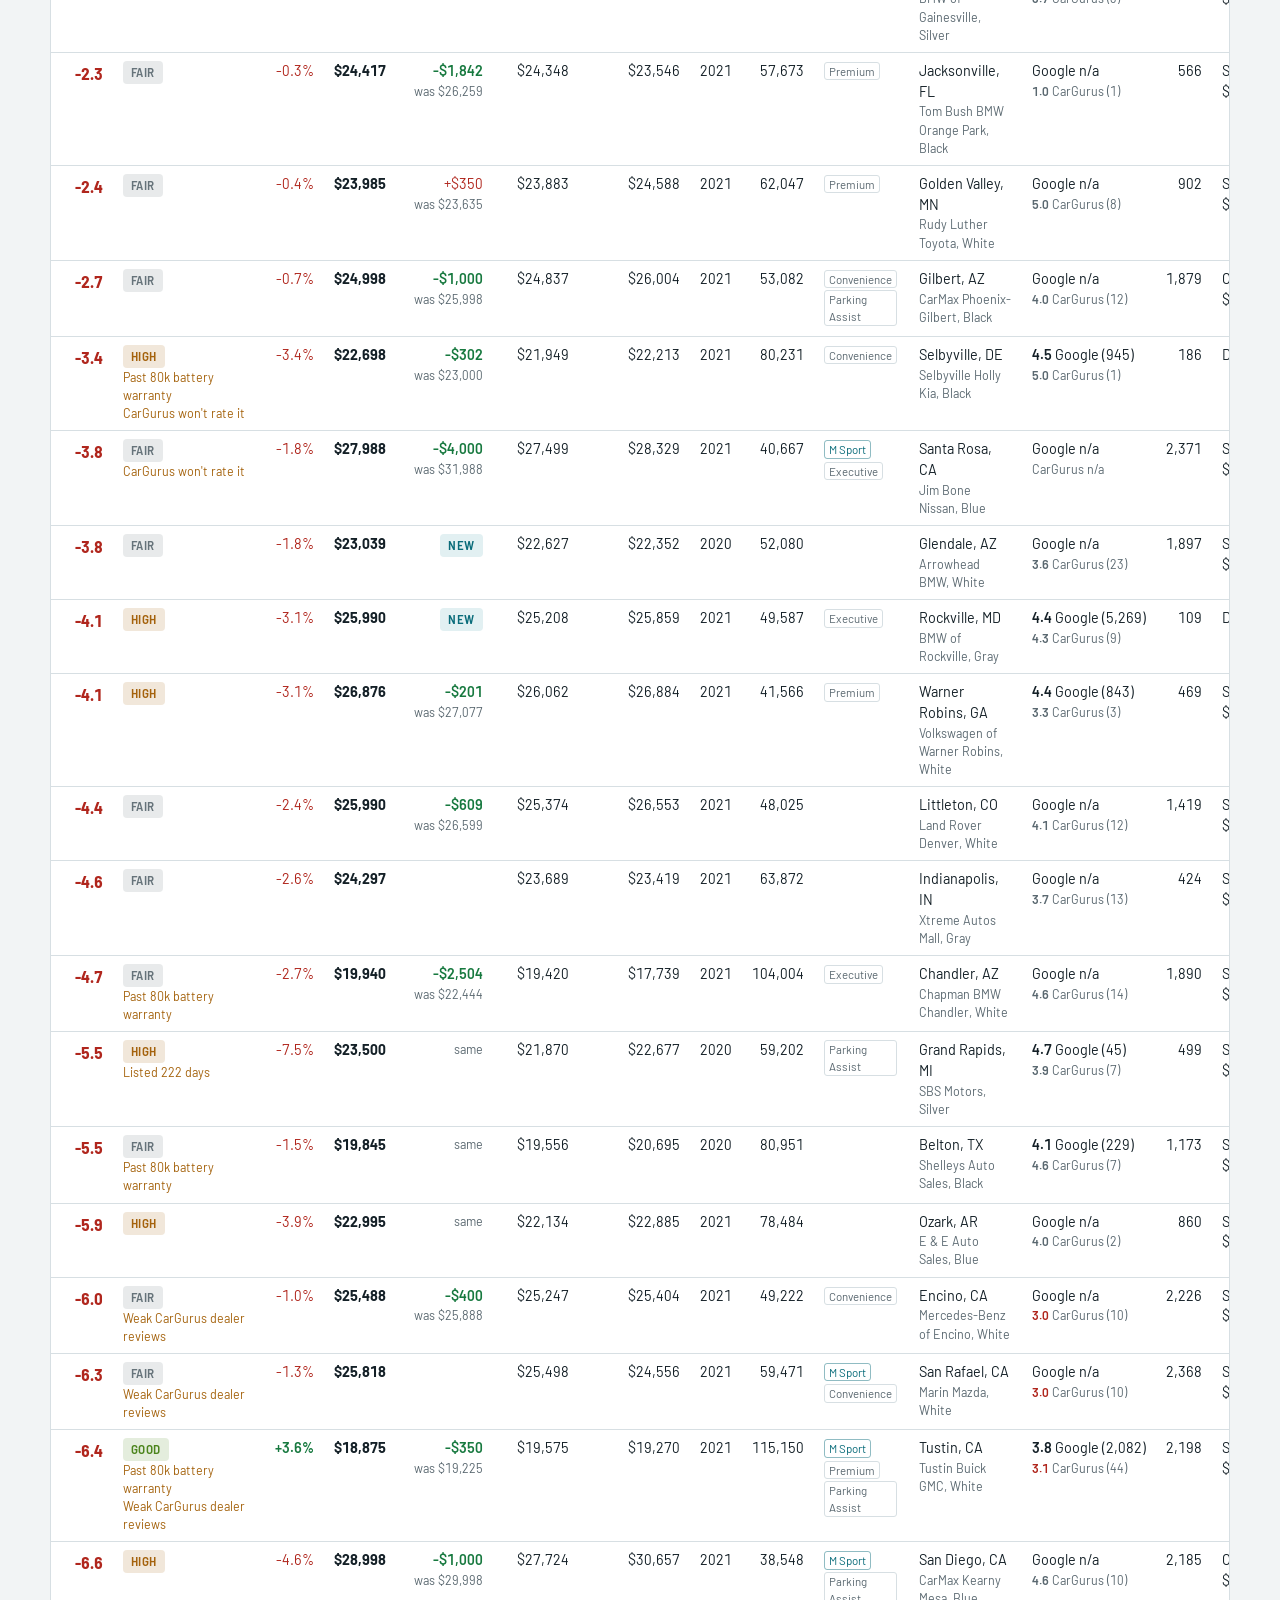
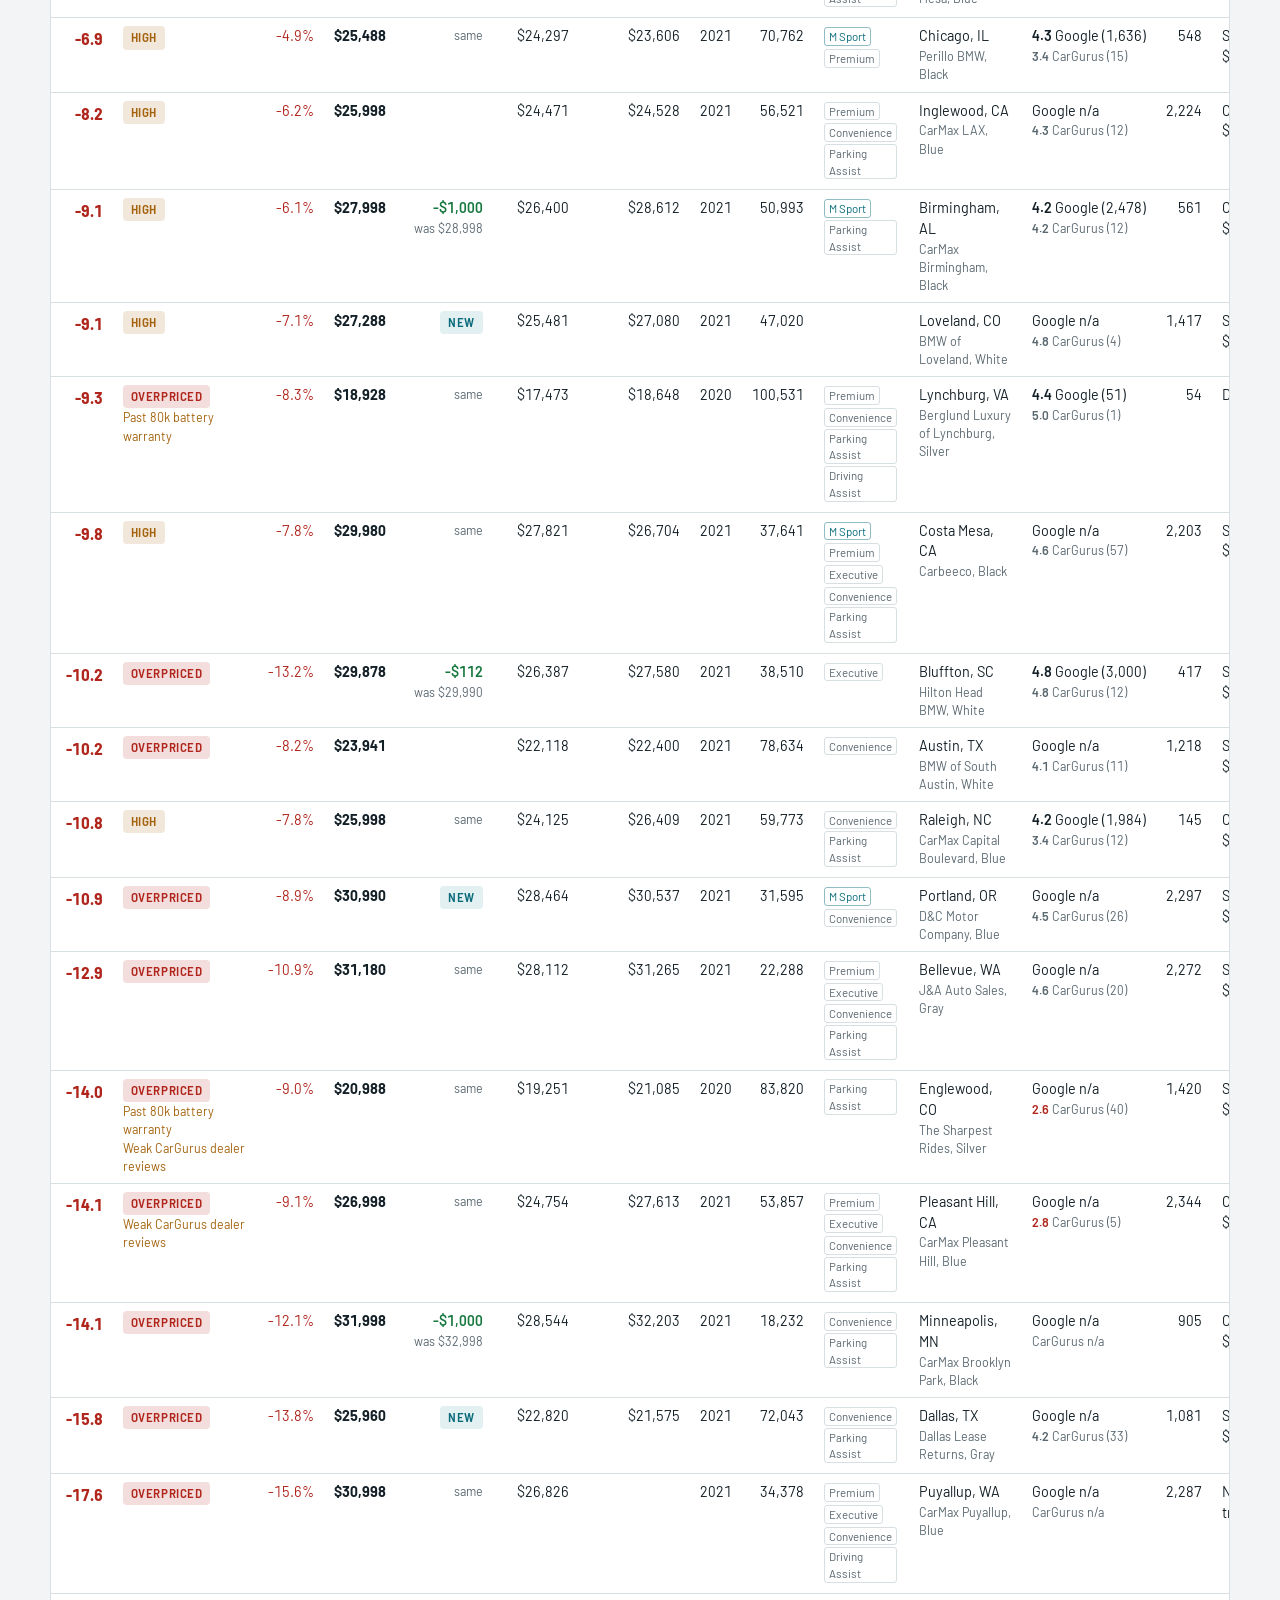
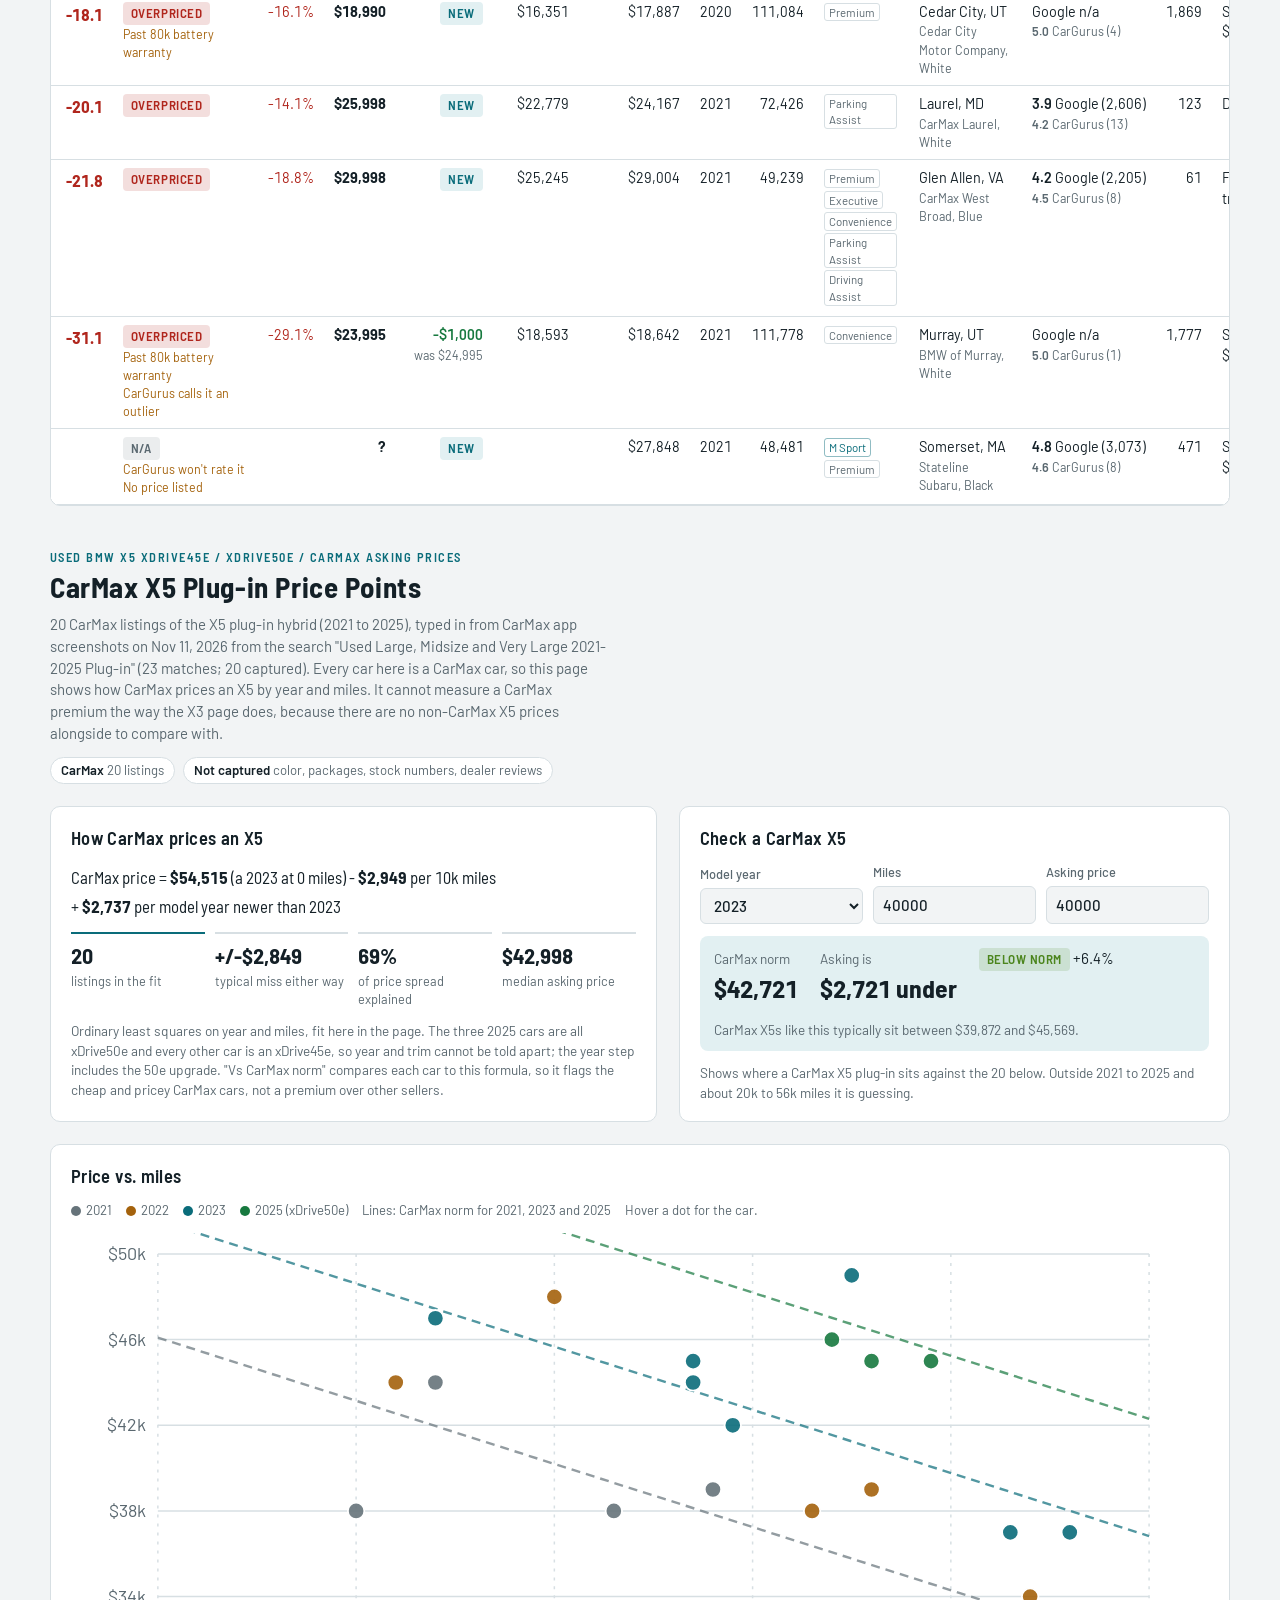
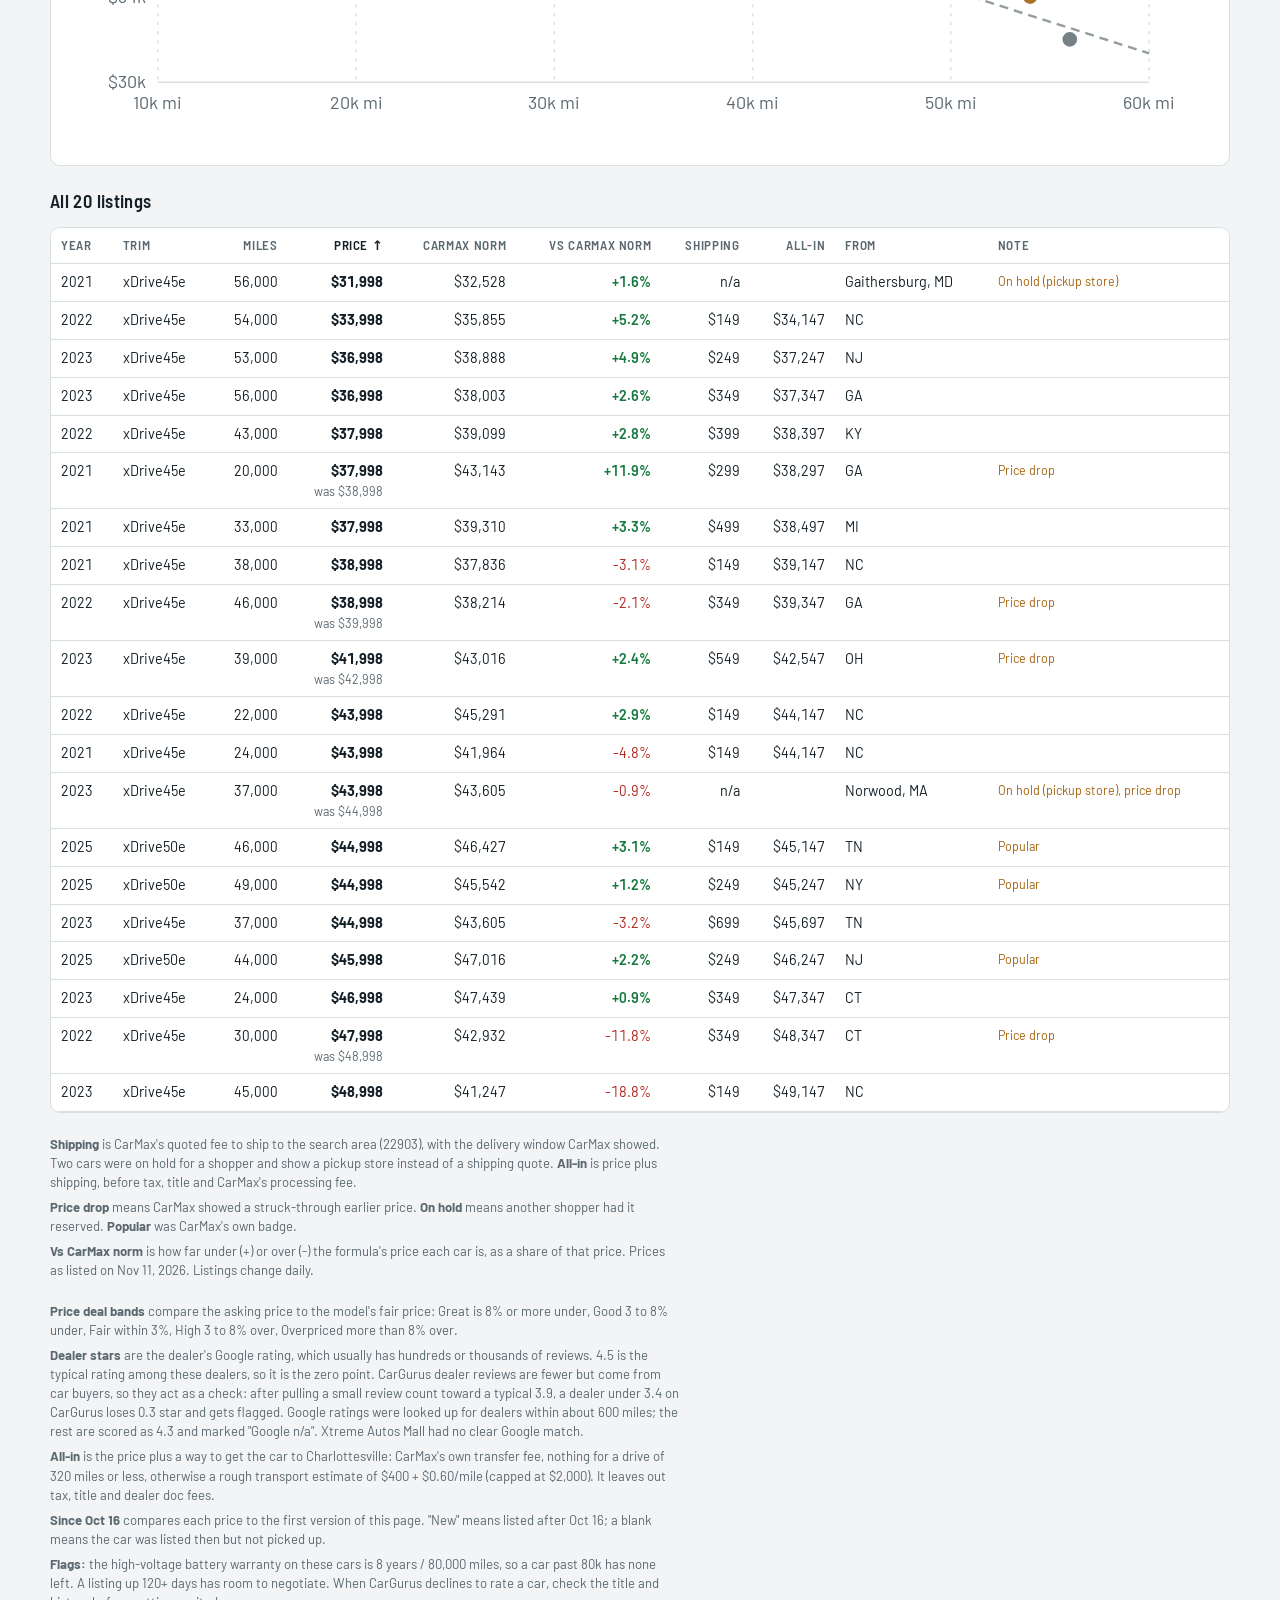
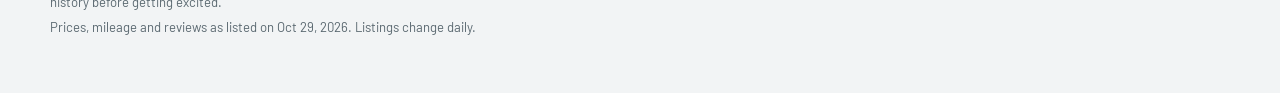
==== commit edc5fc10: "Add X Motors VA X3 listing and update AutoGiant price from Edmunds Co-Authored-By: Claude Sonnet 5.5" ====
--- a/x3-deal-finder/index.html
+++ b/x3-deal-finder/index.html
@@ -21,6 +21,7 @@
     <p class="sub since" id="since"></p>
     <div class="sources">
       <span class="src"><b>CarGurus</b> 71 listings</span>
+      <span class="src"><b>Added Nov 12</b> X Motors VA (new listing); Edmunds price update for the AutoGiant car</span>
       <span class="src"><b>CarMax</b> 10 (9 also on CarGurus, merged). Used to measure the CarMax premium</span>
       <span class="src"><b>Dealer reviews</b> Google for 36 dealers, CarGurus for all</span>
       <span class="src"><b>Cars.com, eBay Motors</b> not re-checked (no extra cars on Oct 16)</span>
@@ -242,7 +243,7 @@
 [2021,25423,25477,55467,"Spencerport, NY",363,"fair",8,"Gray","PK","Summit View Auto",462112110,282828,null],
 [2021,25488,25404,49222,"Encino, CA",2226,"fair",22,"White","C","Mercedes-Benz of Encino",460962777,63715,25888],
 [2021,25488,23606,70762,"Chicago, IL",548,"high",13,"Black","MP","Perillo BMW",461726485,60788,25488],
-[2021,25494,27032,36438,"Indianapolis, IN",423,"good",30,"Black","E","AutoGiant USA",460210152,342789,25994],
+[2021,24737,27032,36438,"Indianapolis, IN",423,"good",30,"Black","E","AutoGiant USA",460210152,342789,25994,null,null,"https://www.edmunds.com/bmw/x3/2021/vin/5UXTS1C00M9G18804/","Edmunds","Price per Edmunds on Nov 12 (VIN 5UXTS1C00M9G18804); CarGurus showed $25,494"],
 [2021,25500,26050,36450,"Orlando, FL",679,"fair",13,"White","P","HGreg.com Orlando",461689138,413135,26800],
 [2021,25800,27305,30350,"City of Industry, CA",2198,"good",160,"Black","","Carz 88 Auto",448752491,460174,27499],
 [2021,25818,24556,59471,"San Rafael, CA",2368,"high",53,"White","MC","Marin Mazda",458214576,285232,null],
@@ -272,6 +273,7 @@
 [2021,30998,null,34378,"Puyallup, WA",2287,"",null,"Blue","PECD","CarMax Puyallup",null,null,30998,70287943,-1],
 [2021,31180,31265,22288,"Bellevue, WA",2272,"fair",47,"Gray","PECK","J&A Auto Sales",458716701,439239,31180],
 [2021,31998,32203,18232,"Minneapolis, MN",905,"fair",33,"Black","CK","CarMax Brooklyn Park",459931364,370600,32998,29179776,799],
+[2021,21000,null,67029,"Sterling, VA",100,"",56,"","","X Motors VA (Dennis Villarroel Castedo)",null,null,null,null,null,"https://www.xmotorsva.com/inventory/bmw/x3/0909261/","X Motors VA","Open to offers; private-style seller, check title (VIN 5UXTS1C04M9H29100)"],
 [2021,null,27848,48481,"Somerset, MA",471,"",4,"Black","MP","Stateline Subaru",462514861,67639,null]
 ];
 // Cars on the Oct 16 page that are no longer listed (sold or pulled).
@@ -310,7 +312,7 @@
 const cars = RAW.map((r, i) => ({
   i, y: r[0], price: r[1], cg: r[2], mi: r[3], loc: r[4], dist: r[5], rating: r[6], dom: r[7],
   color: r[8], pk: r[9], seller: r[10], cgId: r[11] || null, spId: r[12] || null, was: r[13] == null ? null : r[13],
-  cm: r[14] || null, cmFee: r[15] == null ? null : r[15], M: r[9].includes("M") ? 1 : 0, CM: r[14] ? 1 : 0
+  cm: r[14] || null, cmFee: r[15] == null ? null : r[15], url: r[16] || null, srcLabel: r[17] || null, note: r[18] || null, M: r[9].includes("M") ? 1 : 0, CM: r[14] ? 1 : 0
 }));
 
 // ---- model: price = b0 + b1*(miles/10k) + b2*(year-2021) + b3*MSport + b4*CarMax ----
@@ -384,6 +386,7 @@
   if (c.dom >= 120) c.flags.push("Listed " + c.dom + " days");
   if (!c.cm && c.cgId && (c.rating === "" || c.rating === "outlier")) c.flags.push(c.rating === "outlier" ? "CarGurus calls it an outlier" : "CarGurus won't rate it");
   if (c.cgWeak) c.flags.push("Weak CarGurus dealer reviews");
+  if (c.note) c.flags.push(c.note);
   if (!c.mi) c.flags.push("No mileage listed");
   if (!c.price) c.flags.push("No price listed");
 });
@@ -521,7 +524,7 @@
 const sortVal = (c, k) => {
   if (k === "verdict") return c.v ? VORDER[c.v.key] : 9;
   if (k === "pk") return c.pk.length + (c.M ? 10 : 0);
-  if (k === "src") return c.cm ? "CarMax" : "CarGurus";
+  if (k === "src") return c.cm ? "CarMax" : c.srcLabel || "CarGurus";
   if (k === "get") return c.getCost == null ? 1e9 : c.getCost;
   return c[k];
 };
@@ -552,7 +555,9 @@
     const pct = c.pct == null ? "" : '<span class="' + (c.pct >= 0 ? "pct-pos" : "pct-neg") + '">' + fmtPct(c.pct) + '%</span>';
     const pick = c.pick == null ? "" : '<span class="pick ' + (c.pick >= 0 ? "pct-pos" : "pct-neg") + '">' + fmtPct(c.pick) + '</span>';
     const pk = [...c.pk].sort((a, b) => (a === "M" ? -1 : b === "M" ? 1 : 0)).map(p => '<span class="pk' + (p === "M" ? " m" : "") + '">' + PK[p] + '</span>').join("");
-    const link = c.cm
+    const link = c.url
+      ? '<a href="' + c.url + '" target="_blank" rel="noopener">' + c.srcLabel + '</a>'
+      : c.cm
       ? '<a href="https://www.carmax.com/car/' + c.cm + '" target="_blank" rel="noopener">CarMax</a>'
       : '<a href="https://www.cargurus.com/details/' + c.cgId + '" target="_blank" rel="noopener">CarGurus</a>';
     const flags = c.flags.map(f => '<span class="flag">' + f + '</span>').join("");
@@ -567,7 +572,7 @@
       '<td class="num">' + c.y + '</td>' +
       '<td class="r num">' + (c.mi ? c.mi.toLocaleString("en-US") : "?") + '</td>' +
       '<td>' + pk + '</td>' +
-      '<td>' + c.loc + '<span class="seller">' + c.seller + ', ' + c.color + '</span></td>' +
+      '<td>' + c.loc + '<span class="seller">' + c.seller + (c.color ? ', ' + c.color : '') + '</span></td>' +
       '<td class="num">' + dealerCell(c) + '</td>' +
       '<td class="r num">' + c.dist.toLocaleString("en-US") + '</td>' +
       '<td>' + c.get + '</td>' +
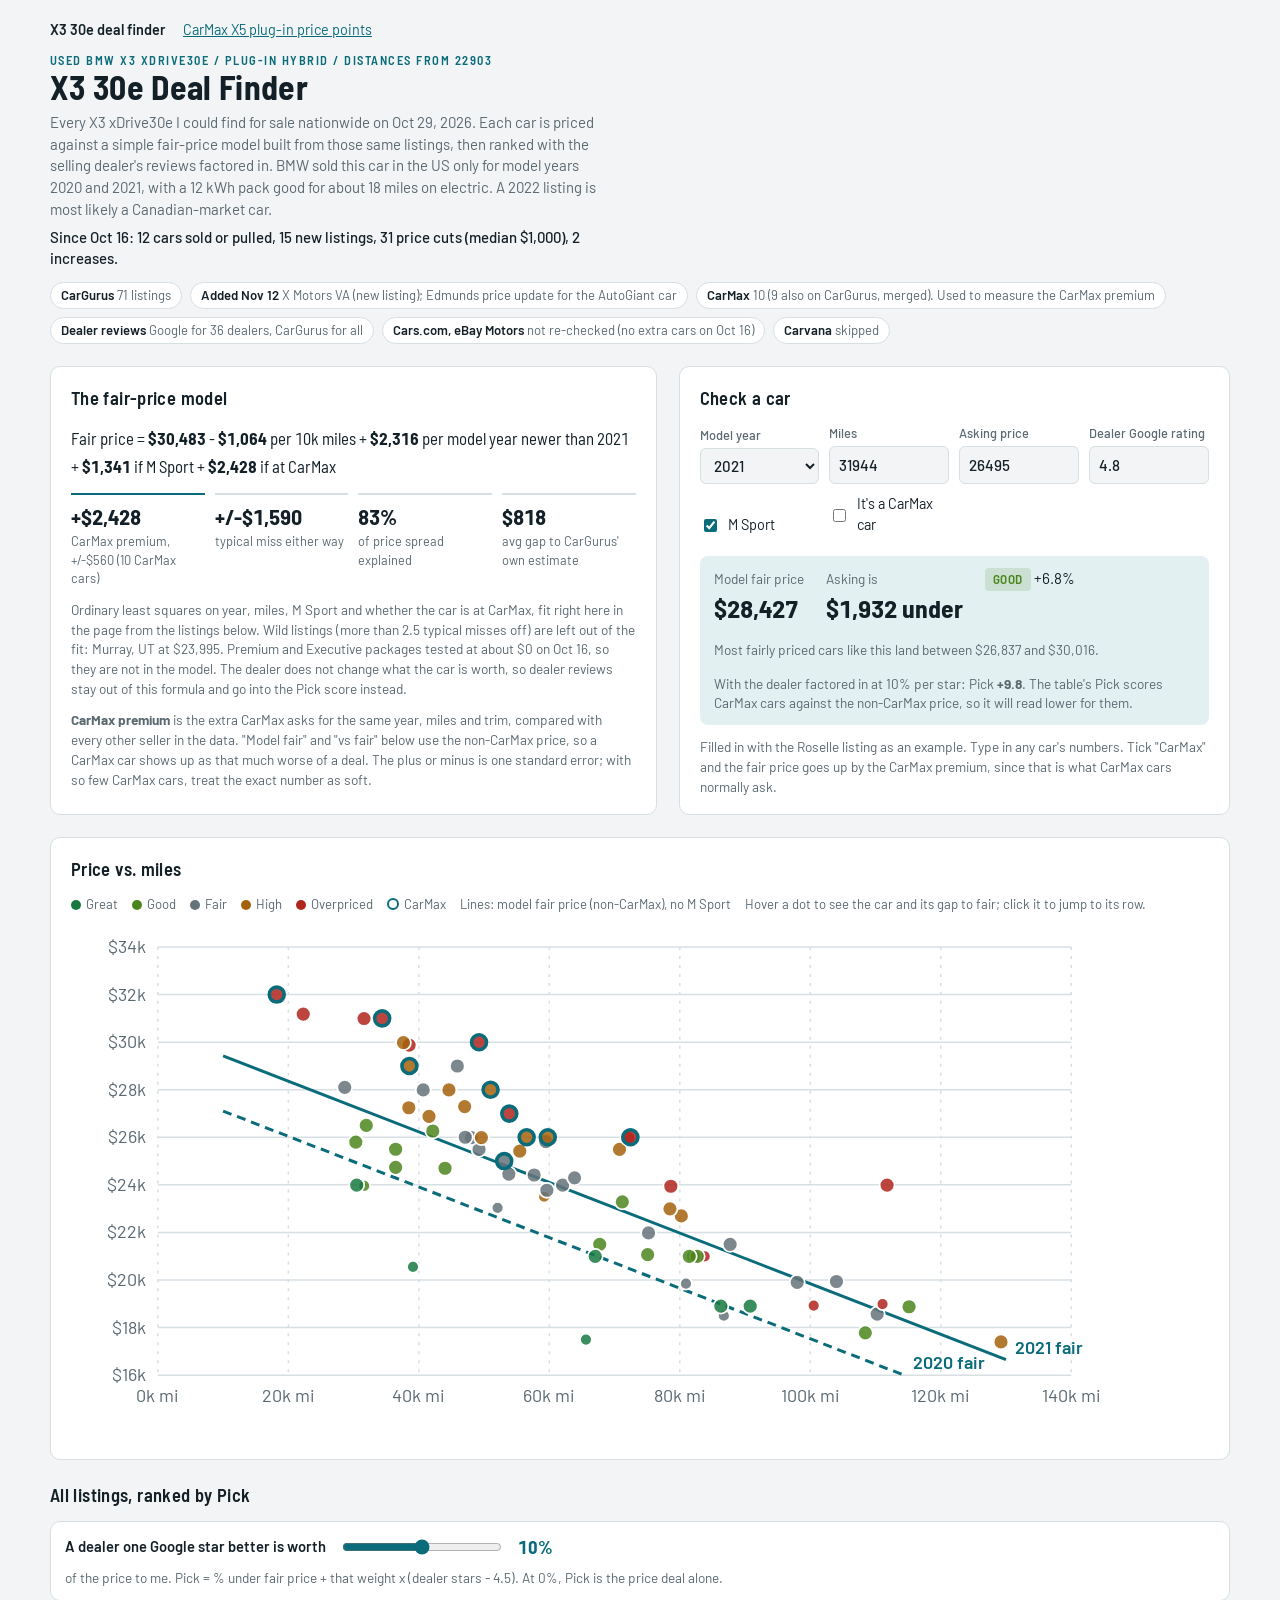
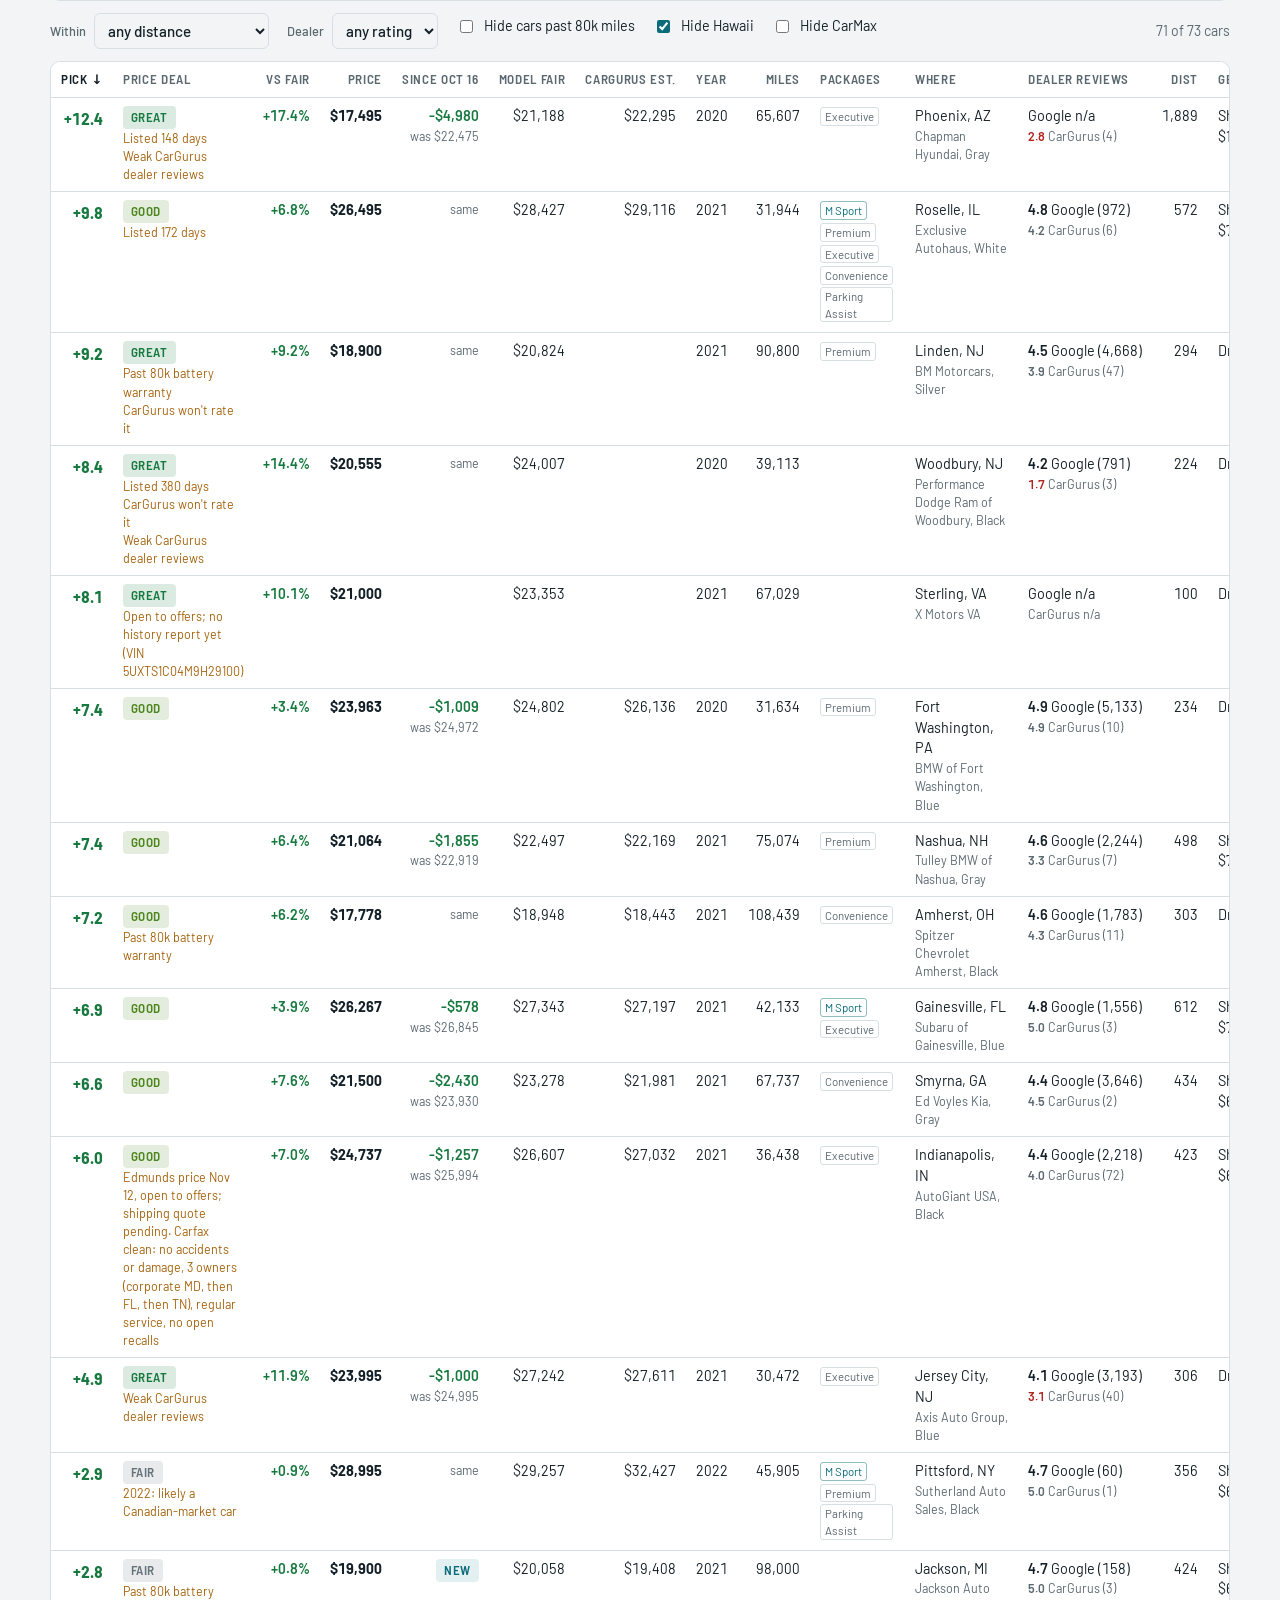
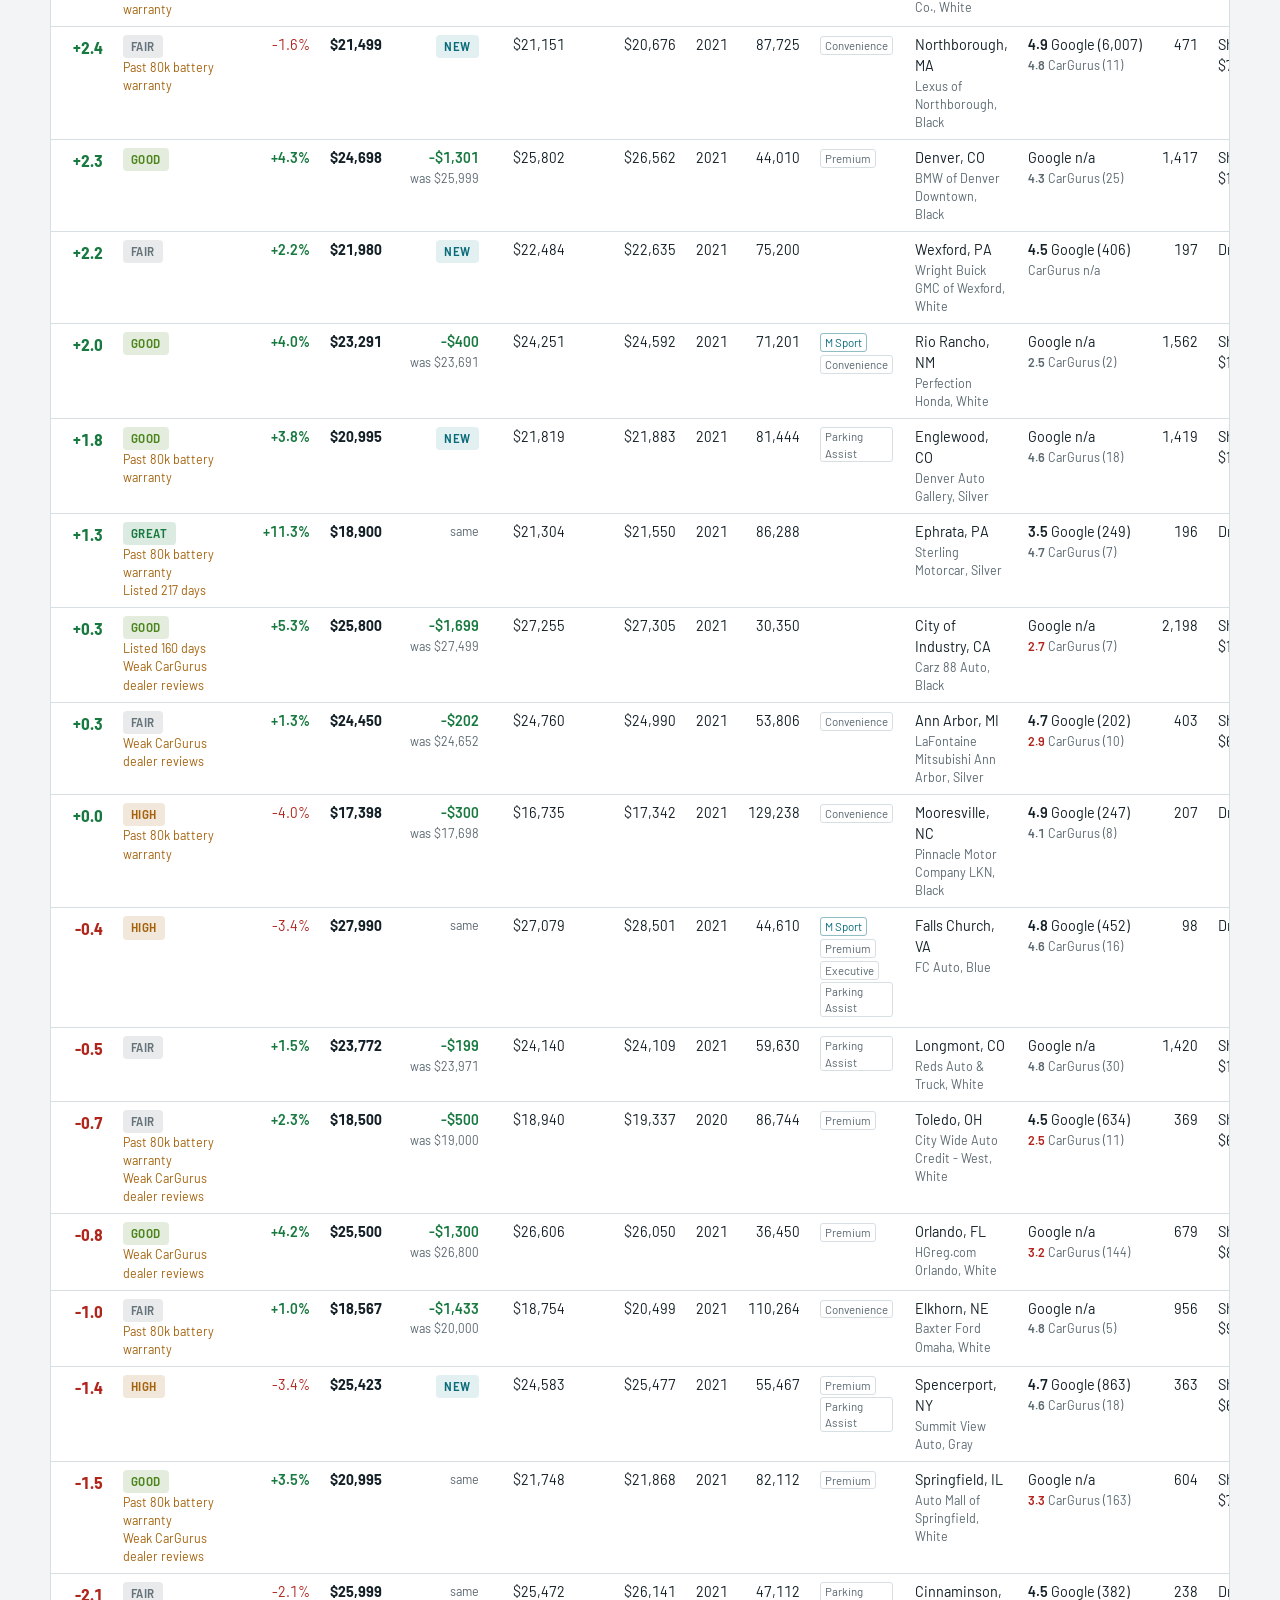
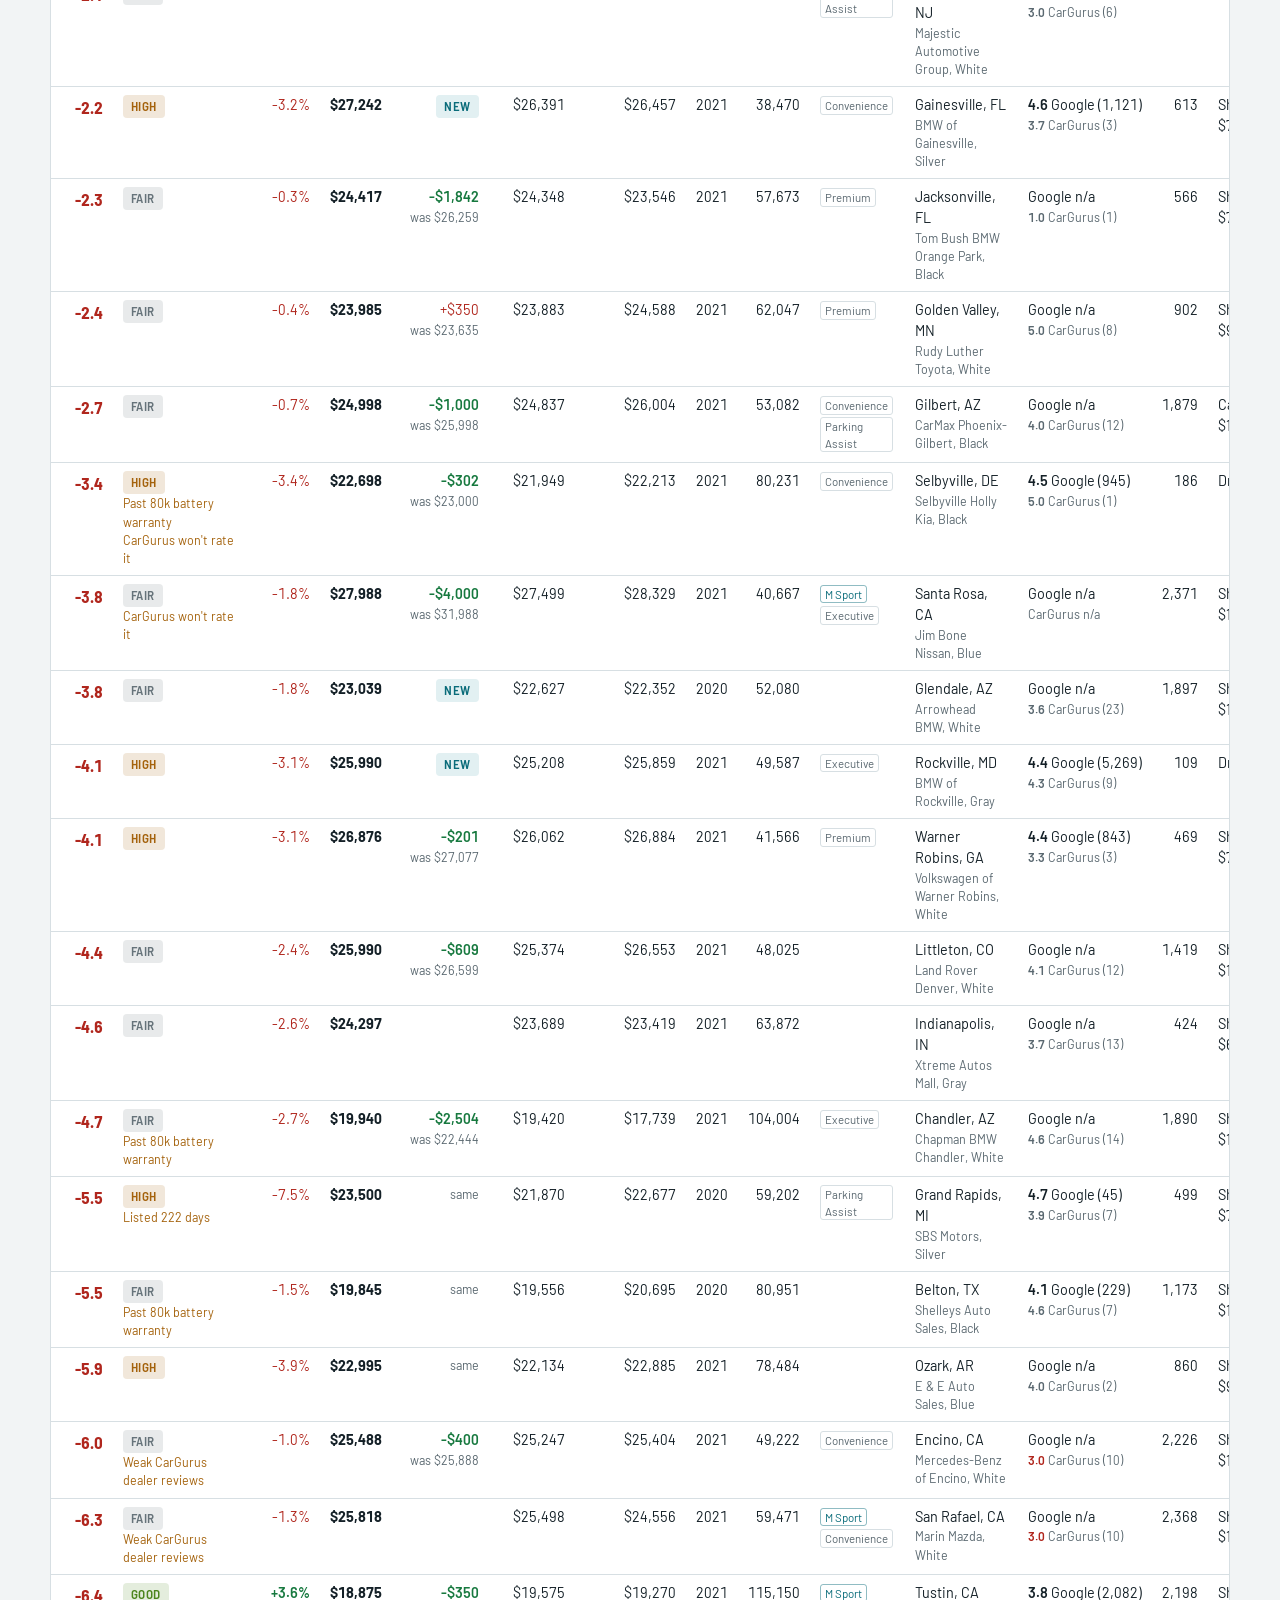
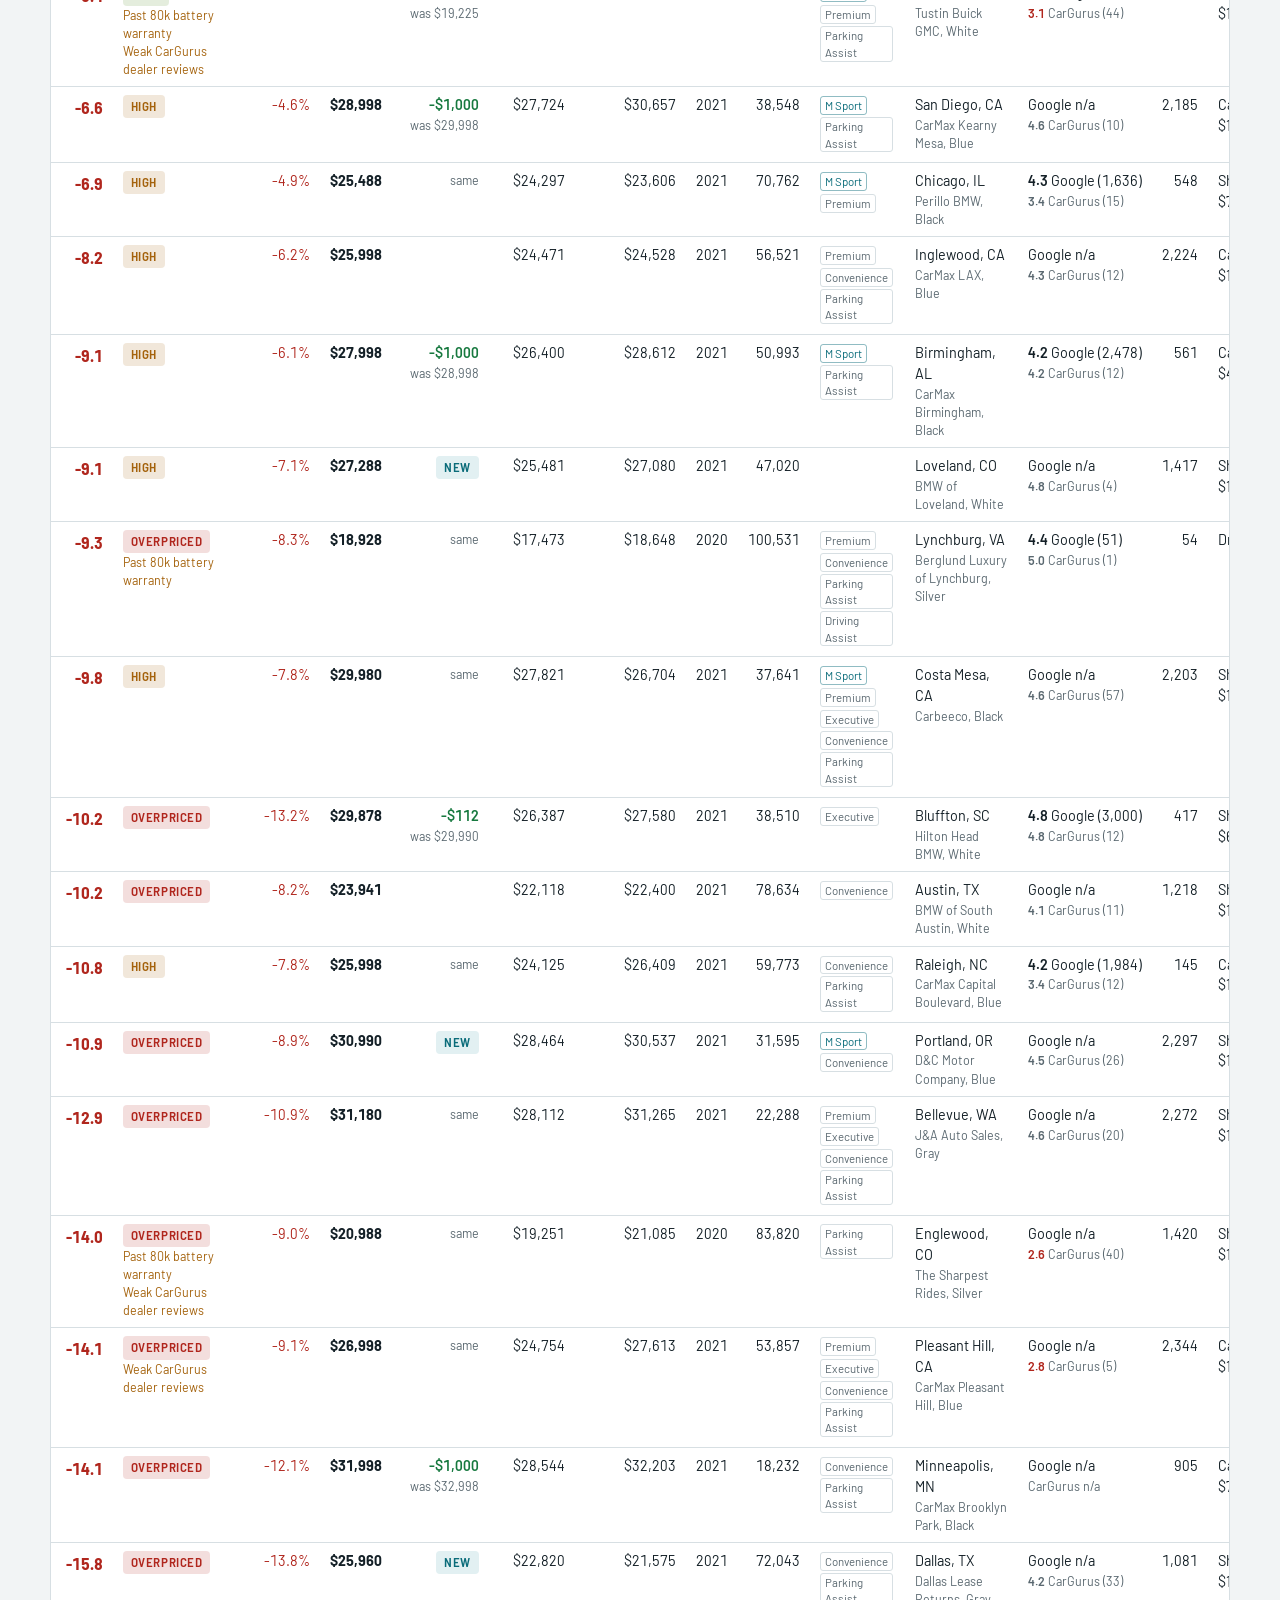
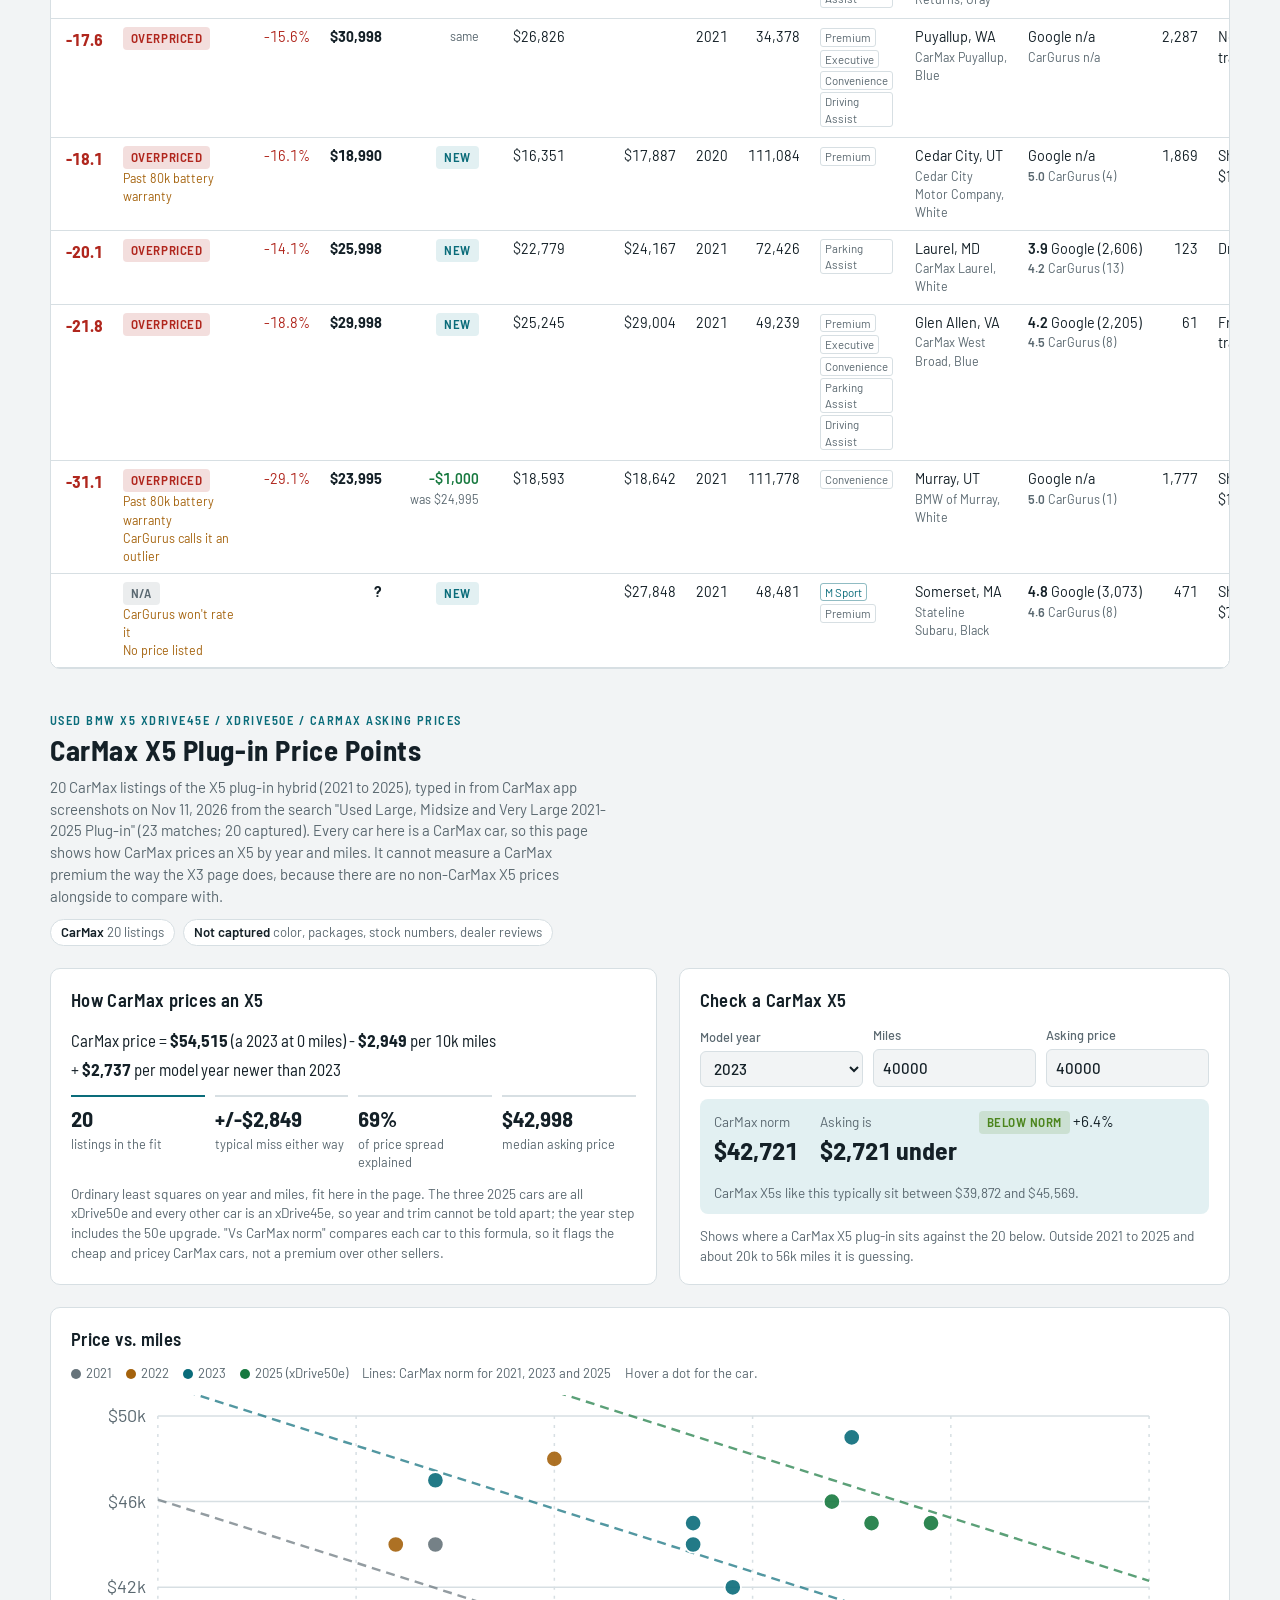
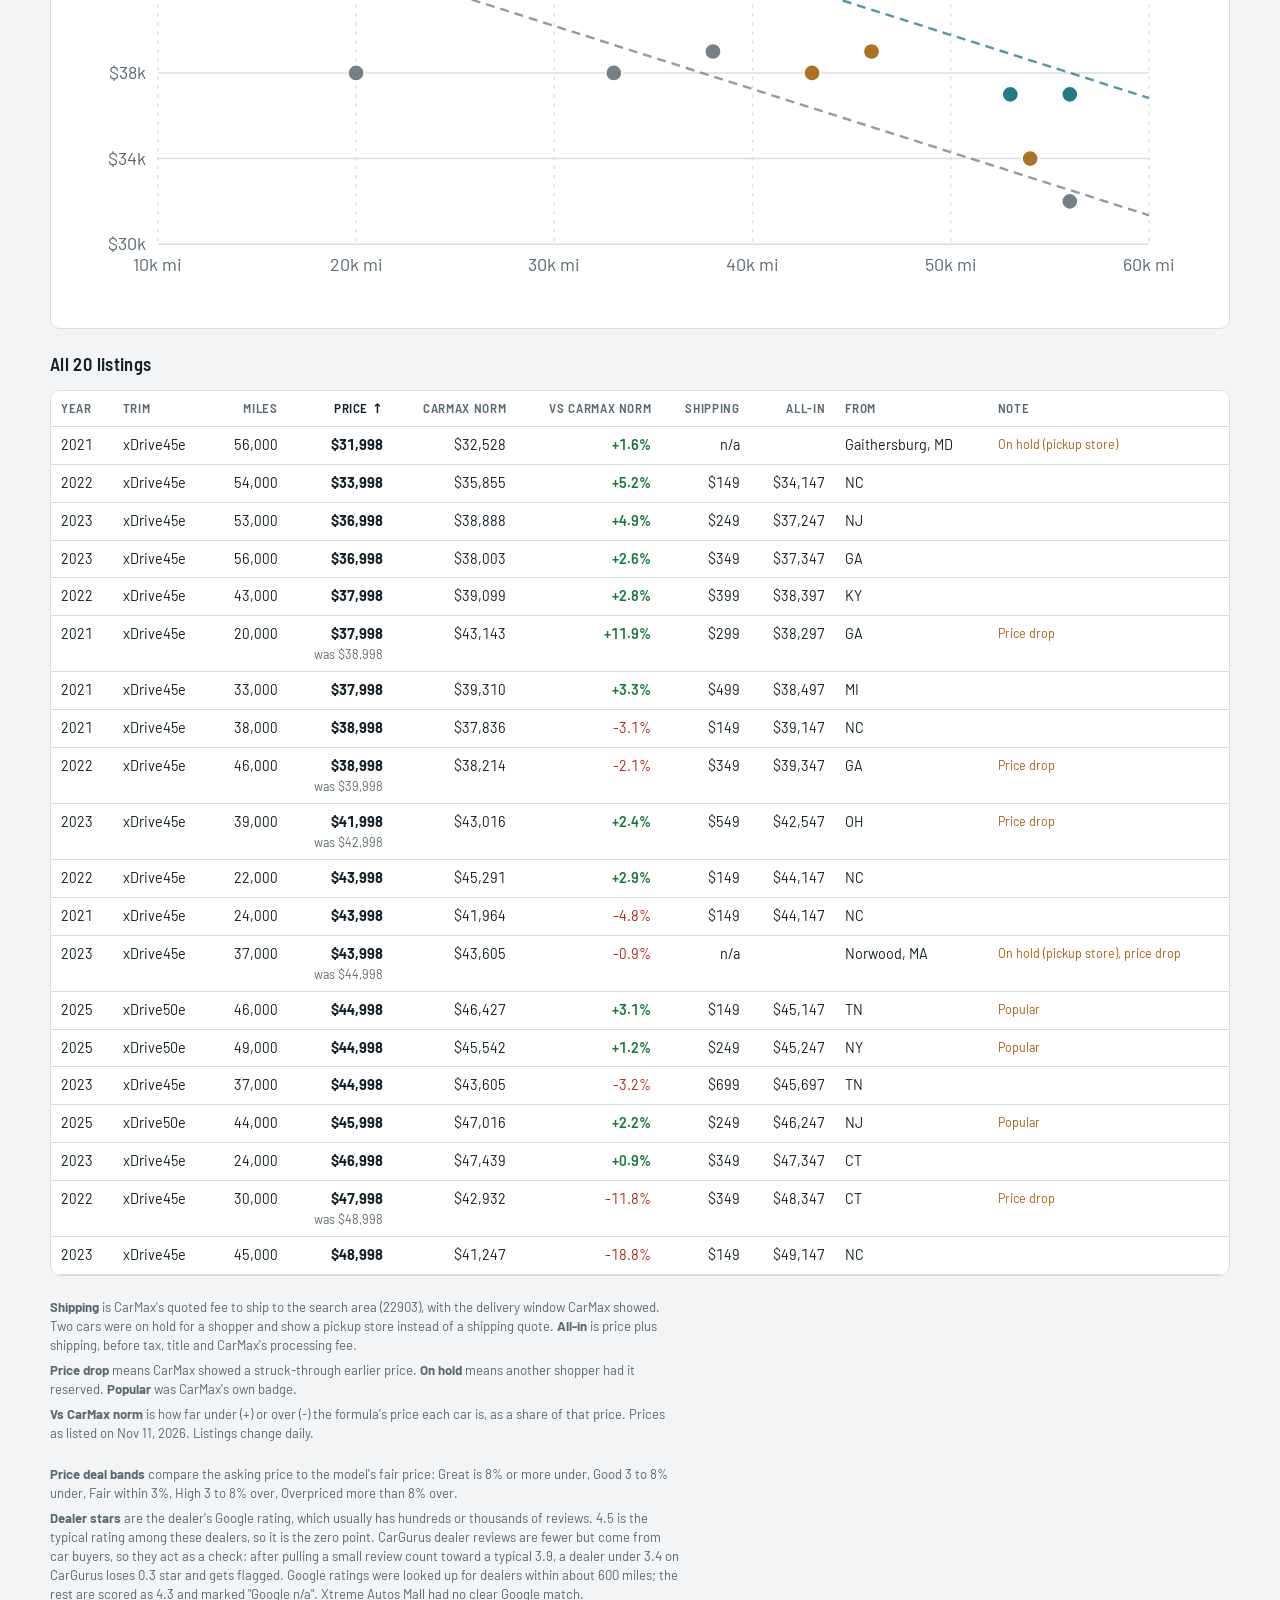
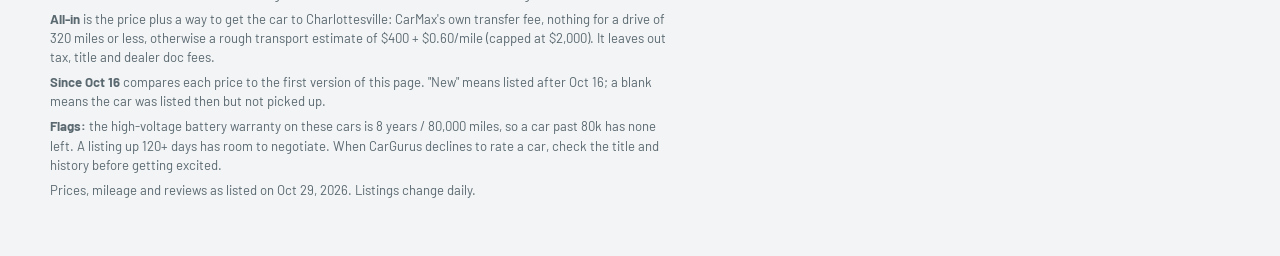
==== commit dbf74bec: "Add Carfax findings to AutoGiant X3 row; drop individual seller name Co-Authored-By: Claude Sonnet 5" ====
--- a/x3-deal-finder/index.html
+++ b/x3-deal-finder/index.html
@@ -243,7 +243,7 @@
 [2021,25423,25477,55467,"Spencerport, NY",363,"fair",8,"Gray","PK","Summit View Auto",462112110,282828,null],
 [2021,25488,25404,49222,"Encino, CA",2226,"fair",22,"White","C","Mercedes-Benz of Encino",460962777,63715,25888],
 [2021,25488,23606,70762,"Chicago, IL",548,"high",13,"Black","MP","Perillo BMW",461726485,60788,25488],
-[2021,24737,27032,36438,"Indianapolis, IN",423,"good",30,"Black","E","AutoGiant USA",460210152,342789,25994,null,null,"https://www.edmunds.com/bmw/x3/2021/vin/5UXTS1C00M9G18804/","Edmunds","Price per Edmunds on Nov 12 (VIN 5UXTS1C00M9G18804); CarGurus showed $25,494"],
+[2021,24737,27032,36438,"Indianapolis, IN",423,"good",30,"Black","E","AutoGiant USA",460210152,342789,25994,null,null,"https://www.edmunds.com/bmw/x3/2021/vin/5UXTS1C00M9G18804/","Edmunds","Edmunds price Nov 12, open to offers; shipping quote pending. Carfax clean: no accidents or damage, 3 owners (corporate MD, then FL, then TN), regular service, no open recalls"],
 [2021,25500,26050,36450,"Orlando, FL",679,"fair",13,"White","P","HGreg.com Orlando",461689138,413135,26800],
 [2021,25800,27305,30350,"City of Industry, CA",2198,"good",160,"Black","","Carz 88 Auto",448752491,460174,27499],
 [2021,25818,24556,59471,"San Rafael, CA",2368,"high",53,"White","MC","Marin Mazda",458214576,285232,null],
@@ -273,7 +273,7 @@
 [2021,30998,null,34378,"Puyallup, WA",2287,"",null,"Blue","PECD","CarMax Puyallup",null,null,30998,70287943,-1],
 [2021,31180,31265,22288,"Bellevue, WA",2272,"fair",47,"Gray","PECK","J&A Auto Sales",458716701,439239,31180],
 [2021,31998,32203,18232,"Minneapolis, MN",905,"fair",33,"Black","CK","CarMax Brooklyn Park",459931364,370600,32998,29179776,799],
-[2021,21000,null,67029,"Sterling, VA",100,"",56,"","","X Motors VA (Dennis Villarroel Castedo)",null,null,null,null,null,"https://www.xmotorsva.com/inventory/bmw/x3/0909261/","X Motors VA","Open to offers; private-style seller, check title (VIN 5UXTS1C04M9H29100)"],
+[2021,21000,null,67029,"Sterling, VA",100,"",56,"","","X Motors VA",null,null,null,null,null,"https://www.xmotorsva.com/inventory/bmw/x3/0909261/","X Motors VA","Open to offers; no history report yet (VIN 5UXTS1C04M9H29100)"],
 [2021,null,27848,48481,"Somerset, MA",471,"",4,"Black","MP","Stateline Subaru",462514861,67639,null]
 ];
 // Cars on the Oct 16 page that are no longer listed (sold or pulled).
